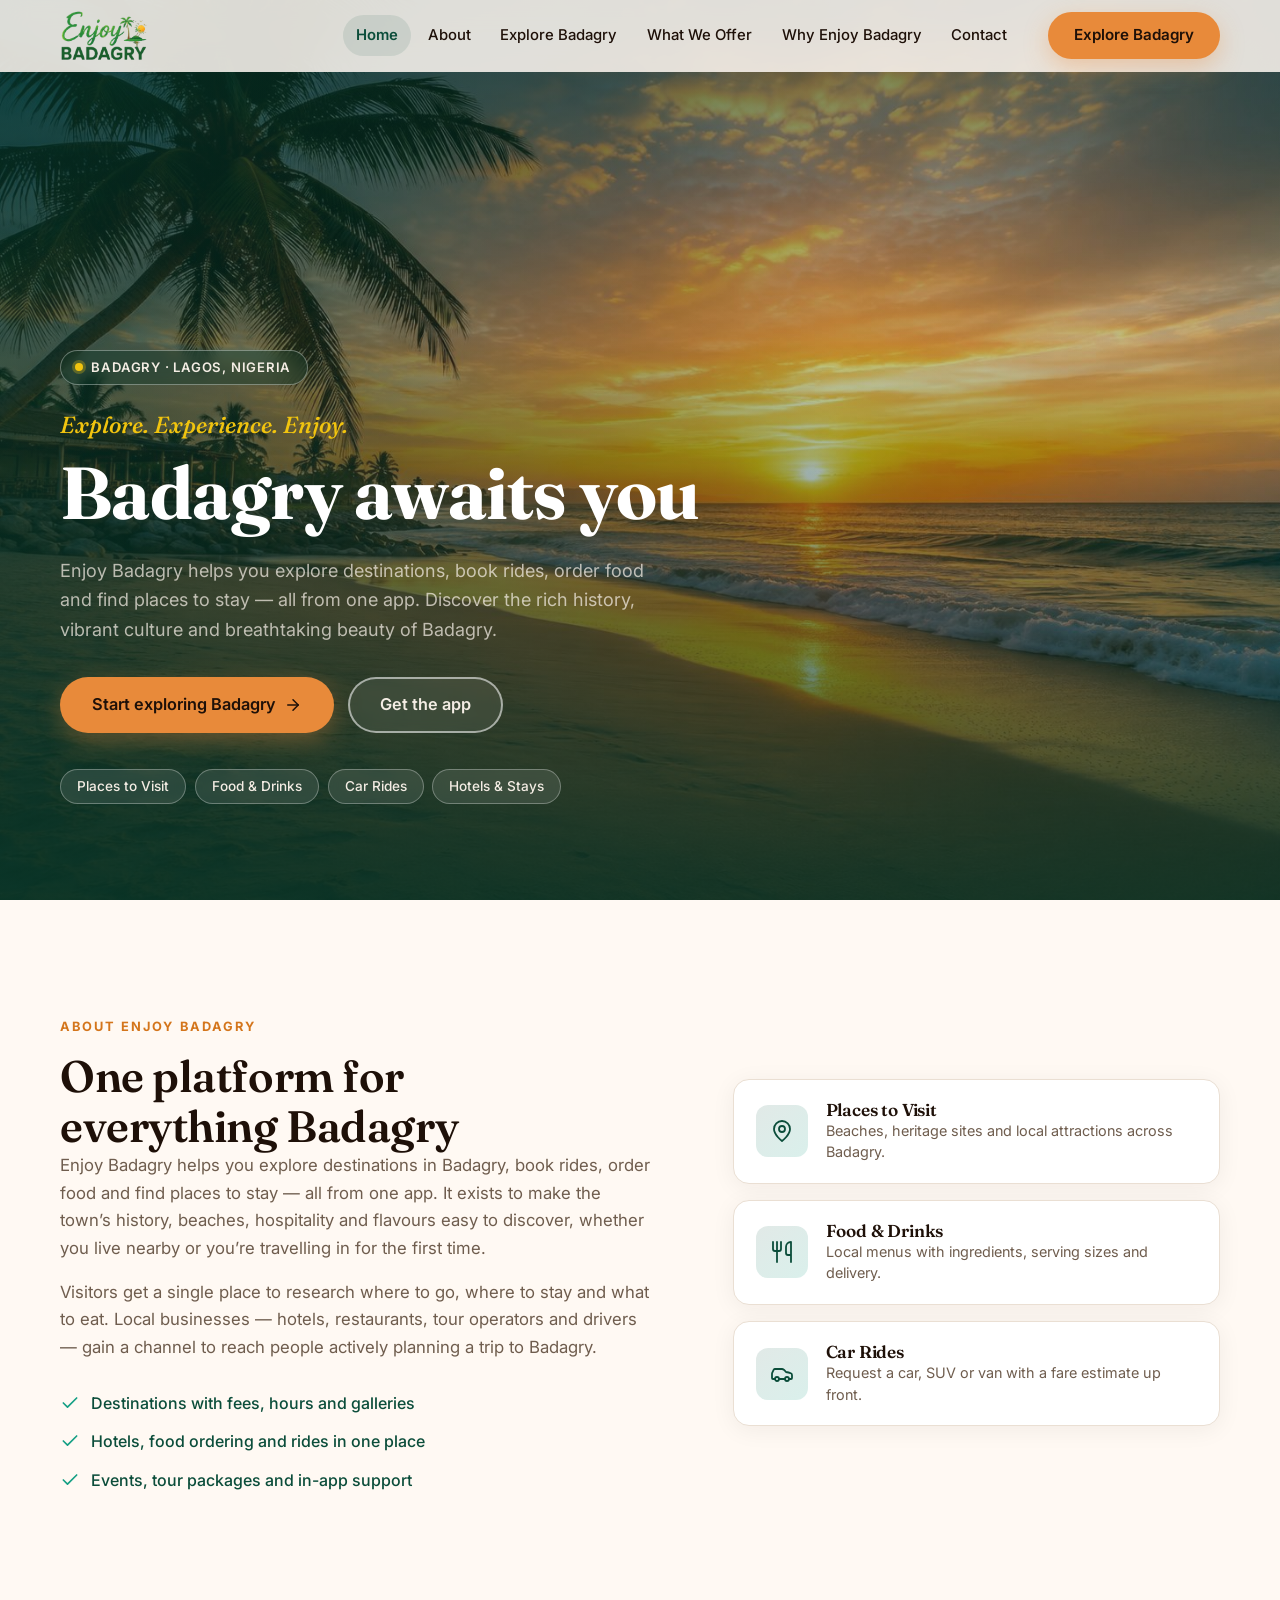
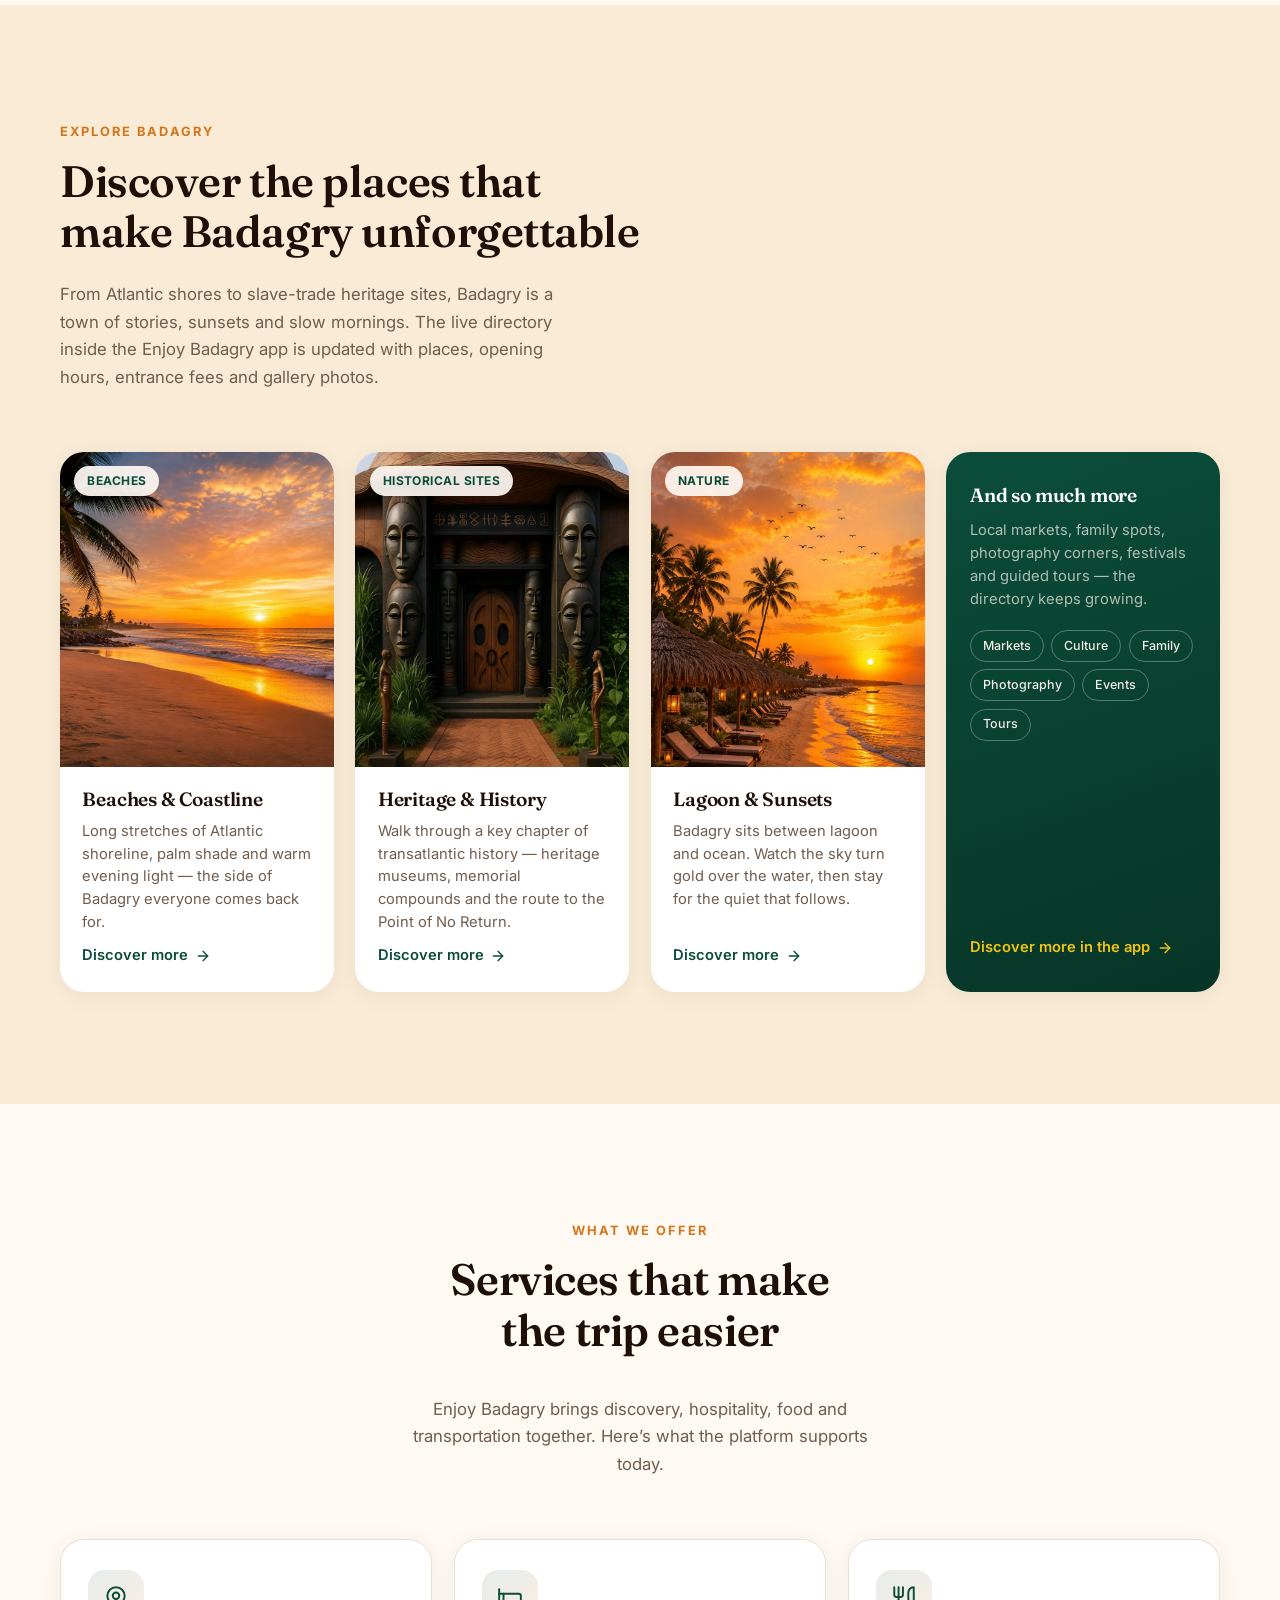
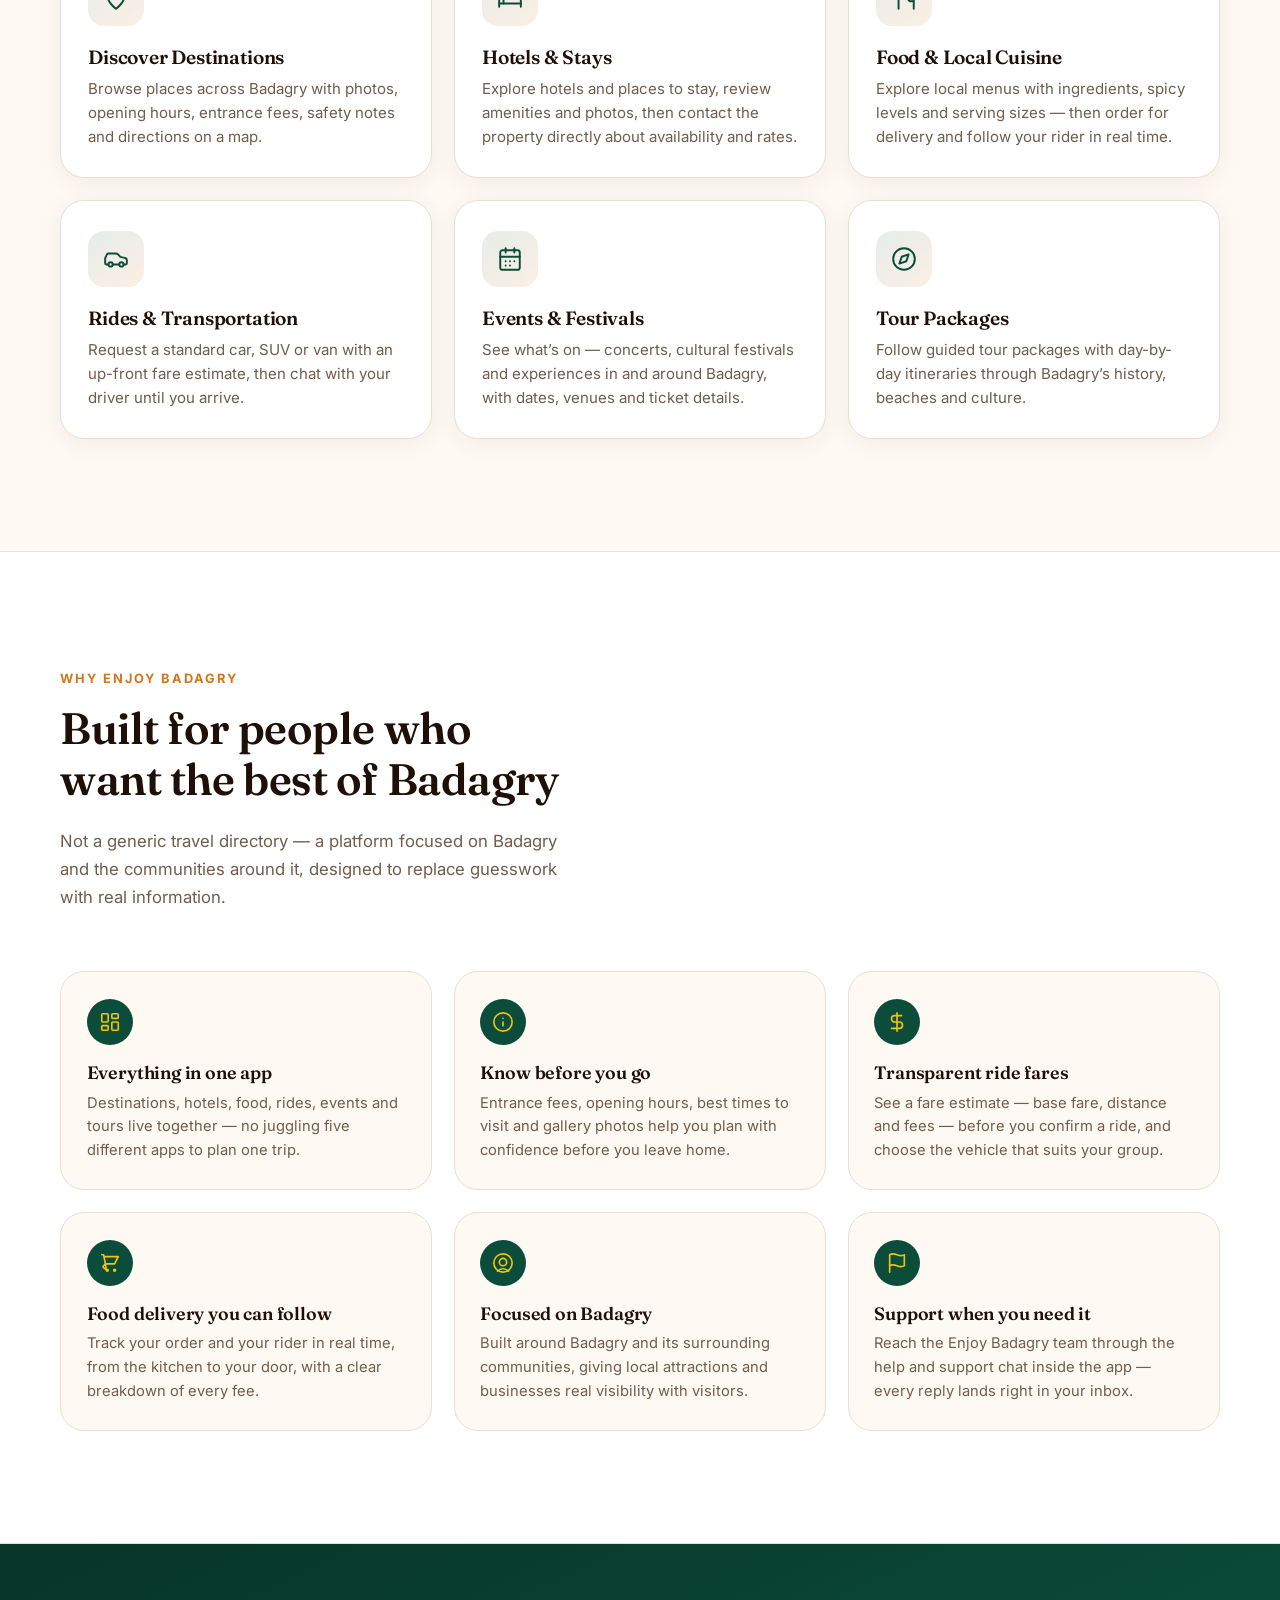
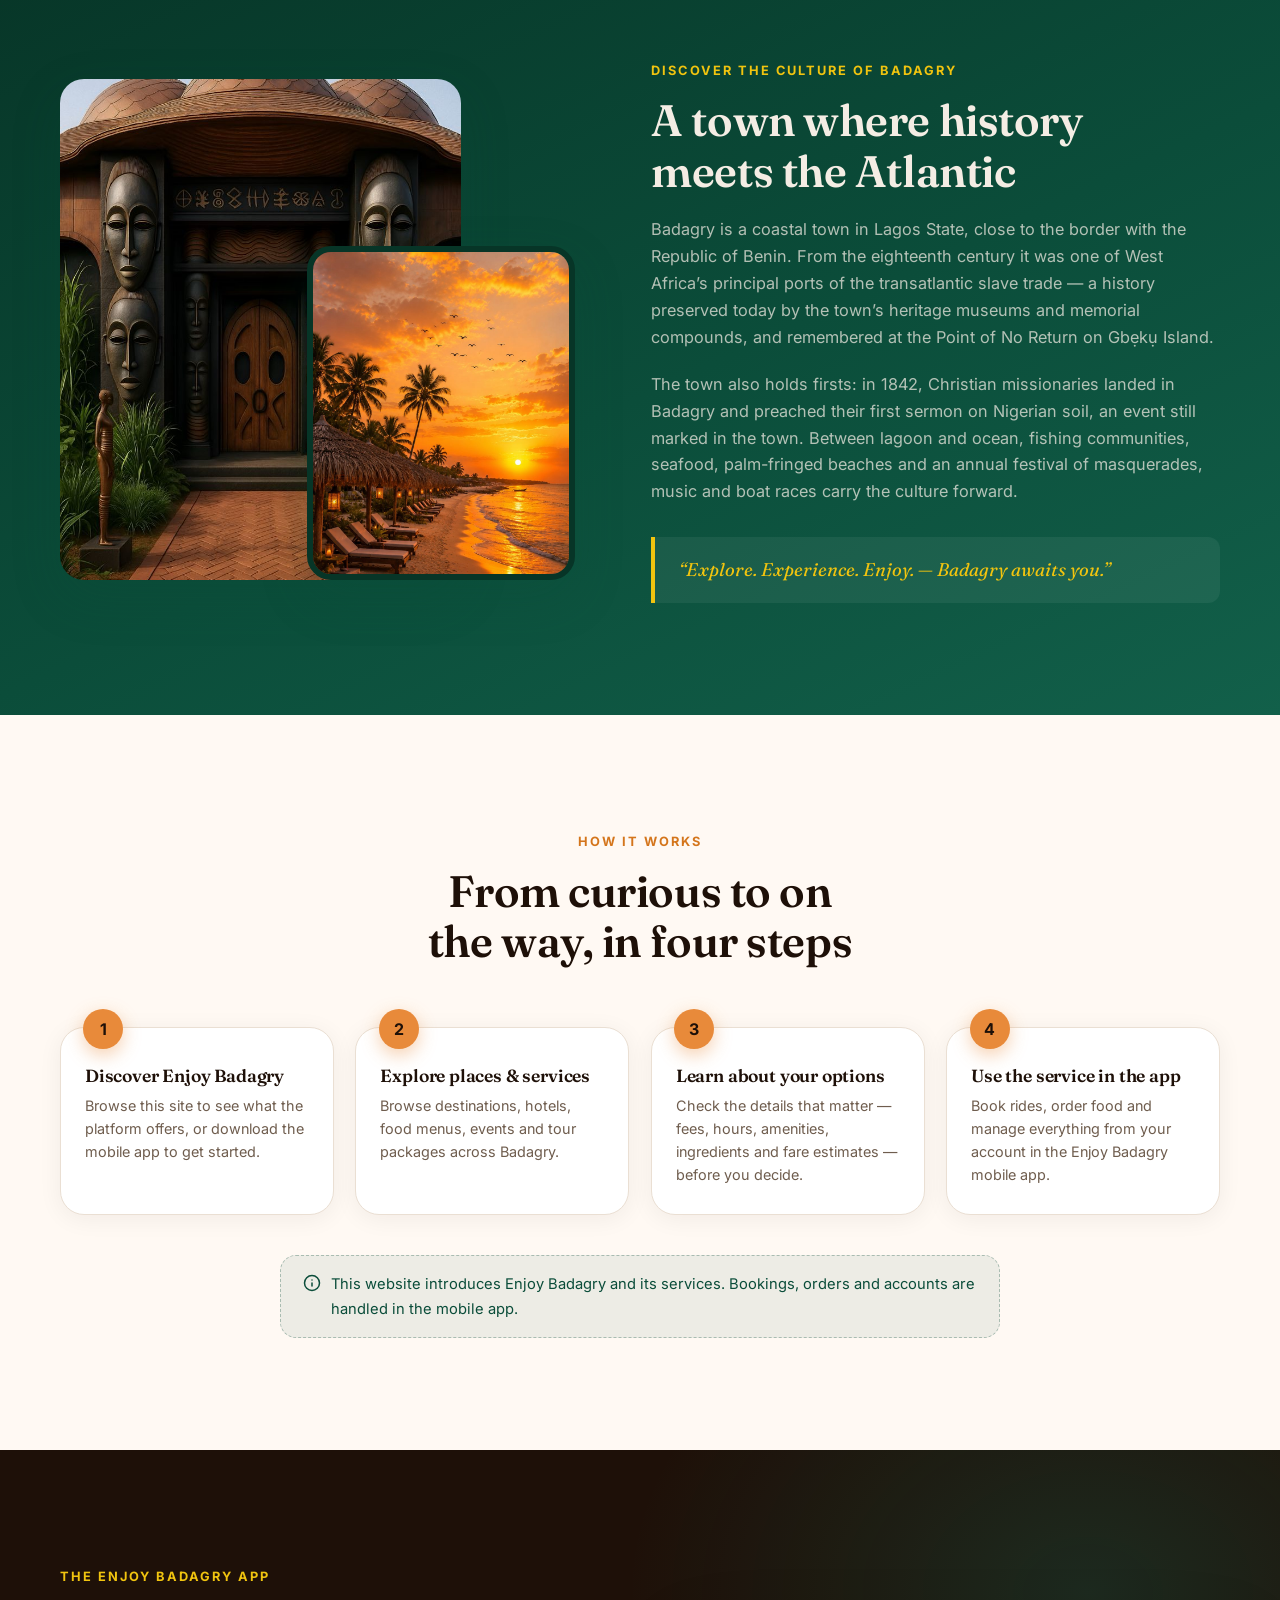
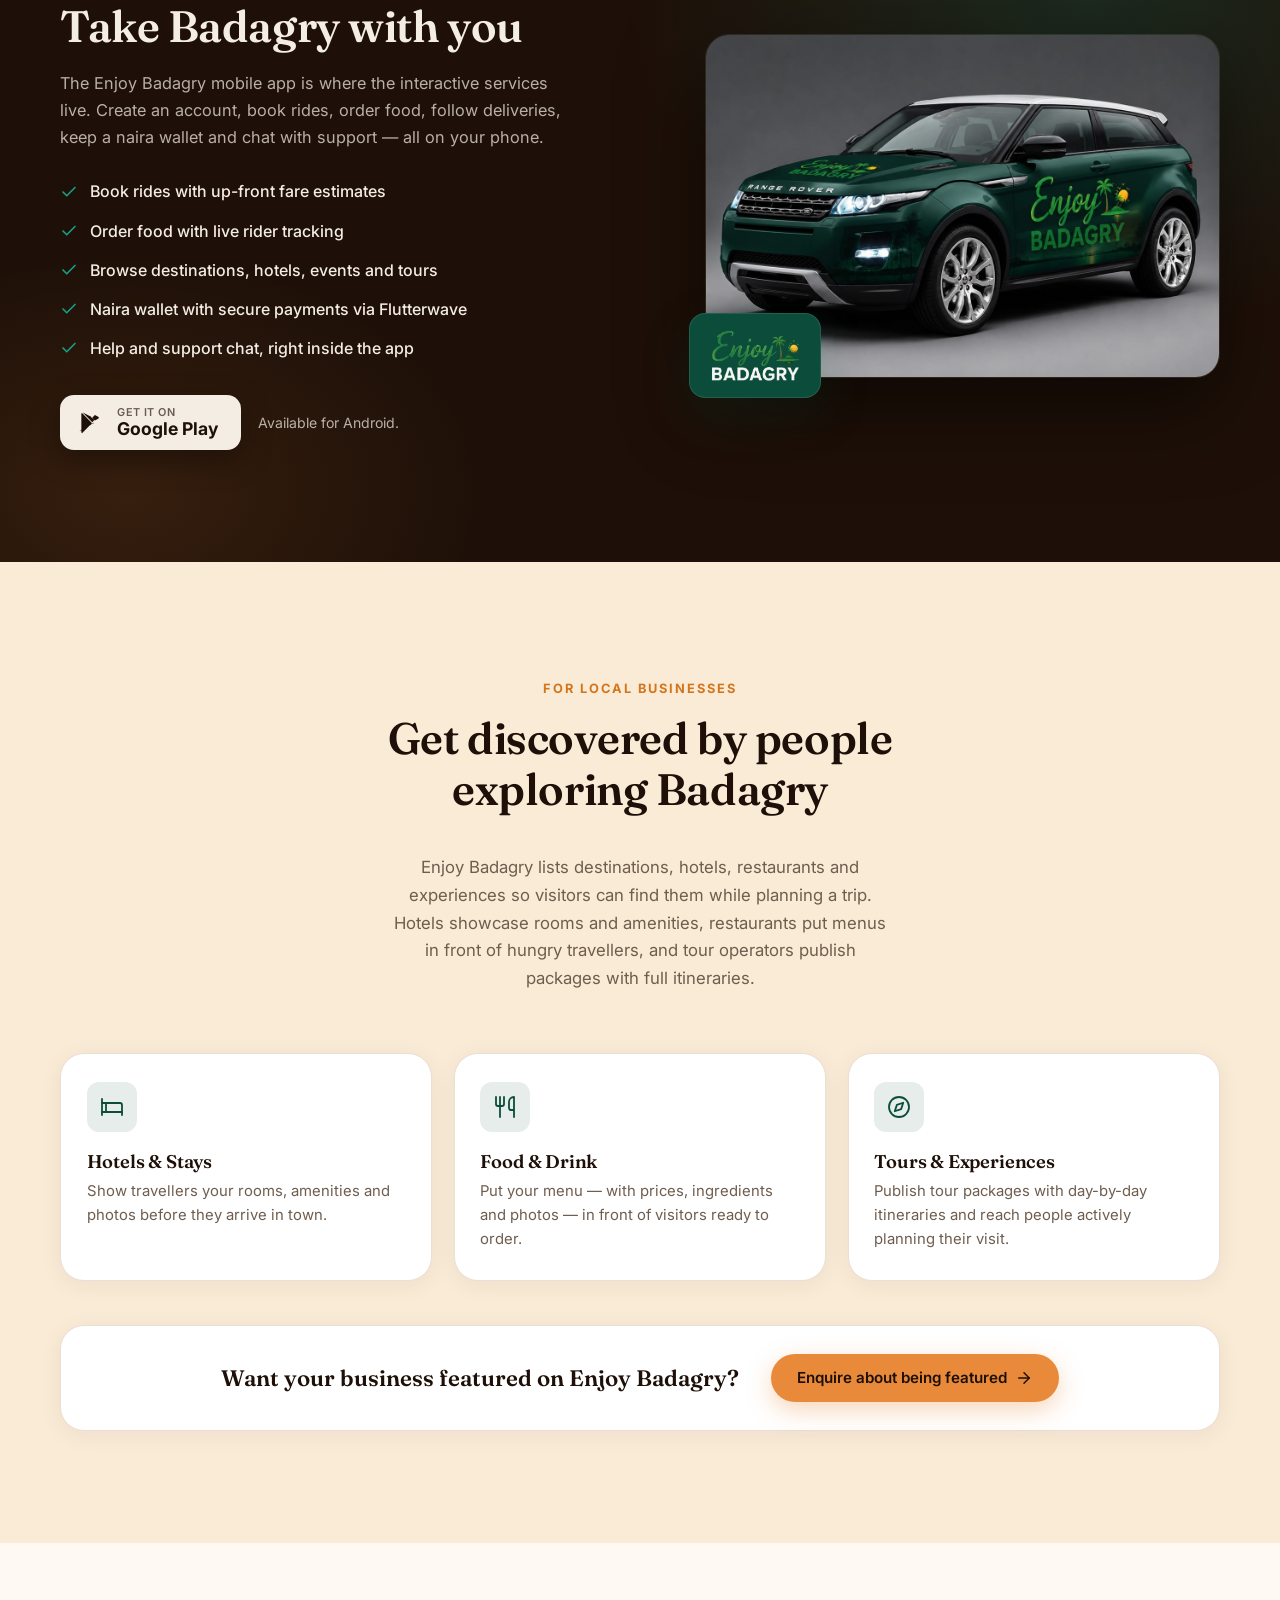
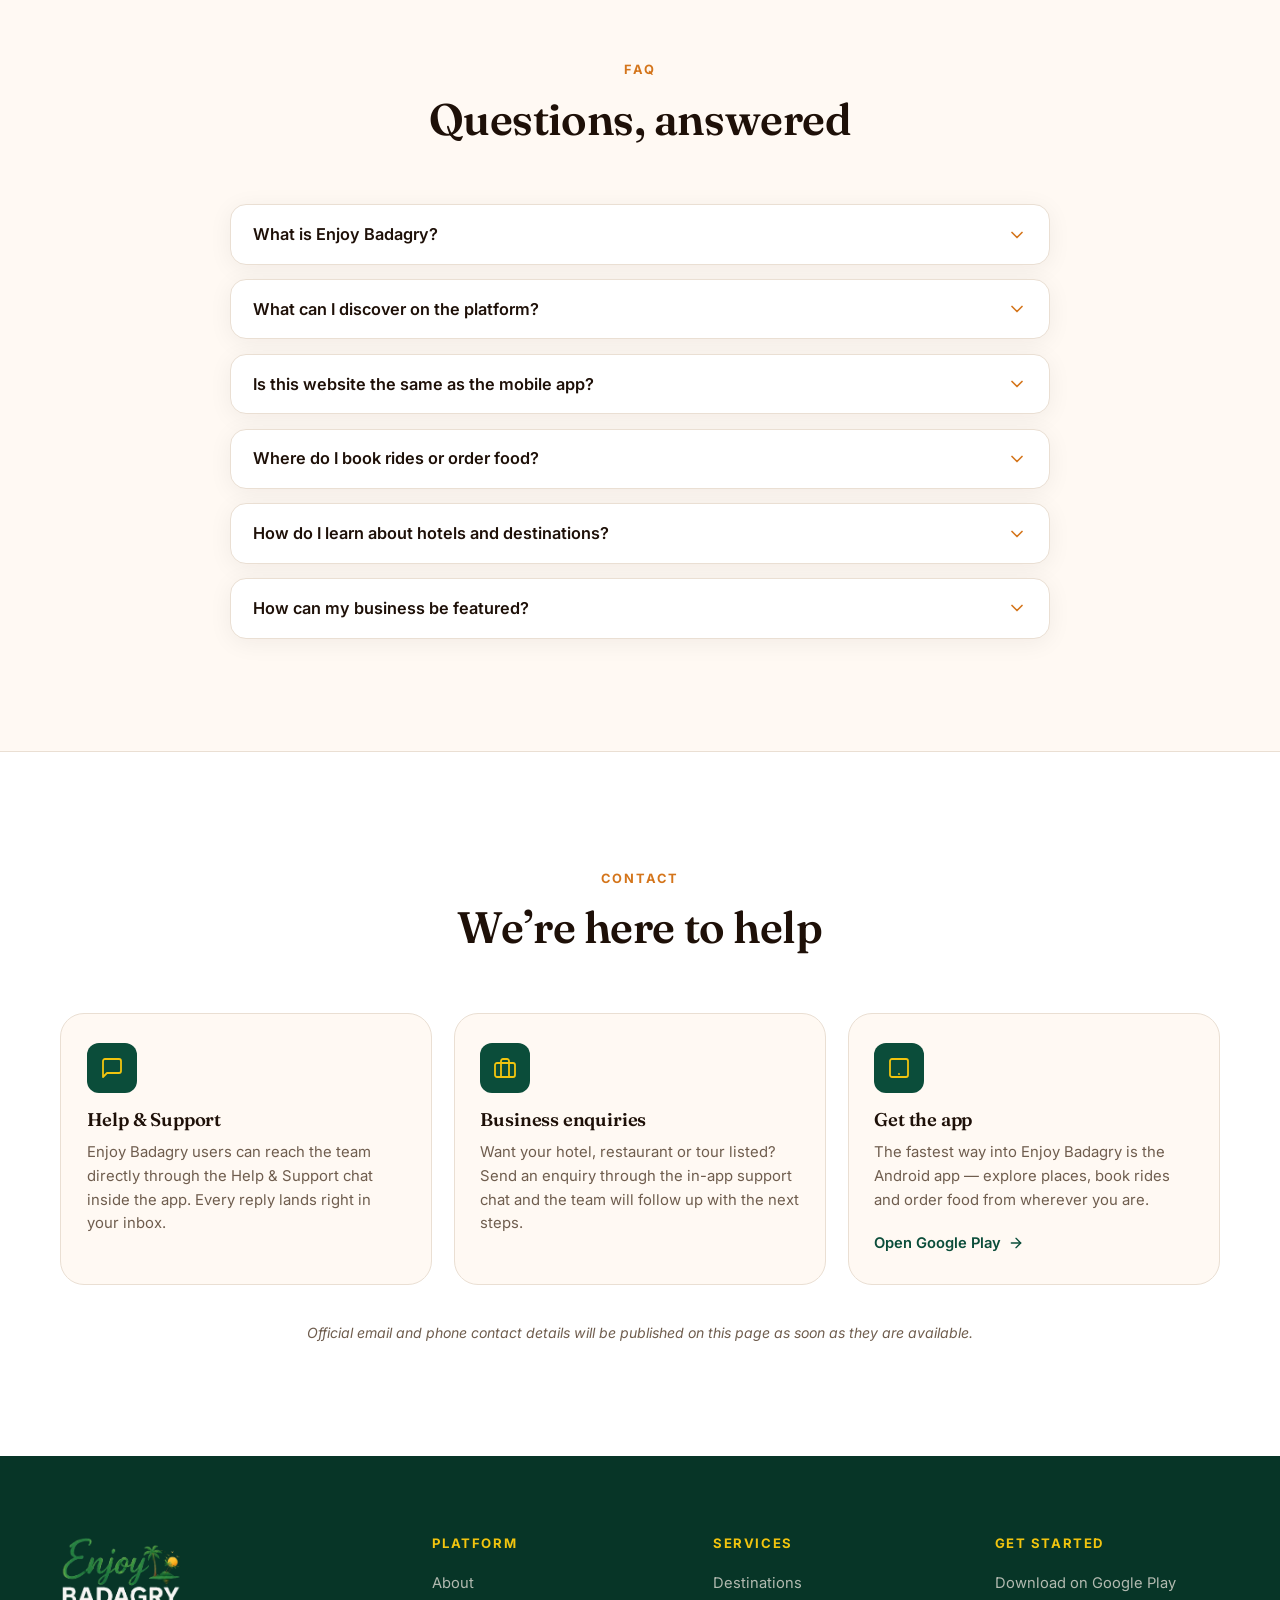
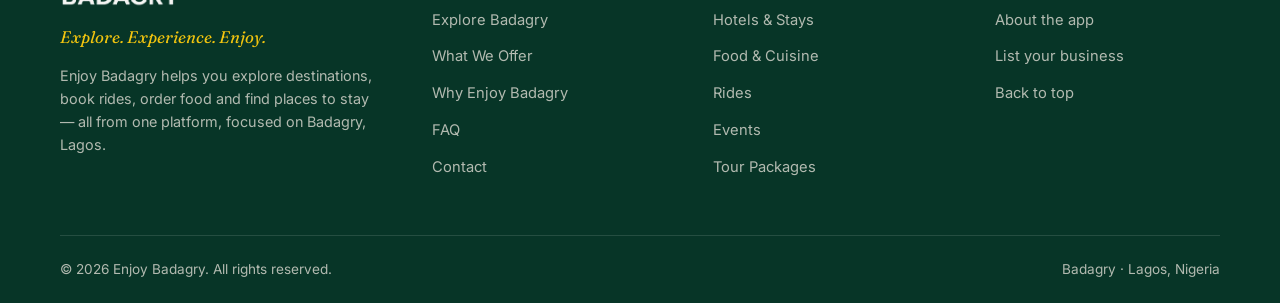
==== index.html @ 38794600 "Add files via upload" ====
<!DOCTYPE html>
<html lang="en">
<head>
  <meta charset="UTF-8" />
  <meta name="viewport" content="width=device-width, initial-scale=1.0" />
  <meta name="theme-color" content="#0B4D3A" />

  <title>Enjoy Badagry — Explore. Experience. Enjoy. | Discover Badagry, Lagos</title>
  <meta name="description" content="Enjoy Badagry helps you explore destinations, find hotels, order local food, book rides and discover events and tours in Badagry, Lagos — all from one platform." />

  <meta property="og:type" content="website" />
  <meta property="og:title" content="Enjoy Badagry — Explore. Experience. Enjoy." />
  <meta property="og:description" content="Discover the rich history, vibrant culture and breathtaking beauty of Badagry. Destinations, hotels, food, rides, events and tours — one platform." />
  <meta property="og:image" content="images/hero-beach.jpg" />
  <meta property="og:locale" content="en_NG" />
  <meta name="twitter:card" content="summary_large_image" />
  <meta name="twitter:title" content="Enjoy Badagry — Explore. Experience. Enjoy." />
  <meta name="twitter:description" content="Discover destinations, hotels, food, rides, events and tours in Badagry, Lagos." />
  <meta name="twitter:image" content="images/hero-beach.jpg" />

  <link rel="icon" type="image/png" href="images/favicon.png" />
  <link rel="apple-touch-icon" href="images/favicon.png" />

  <link rel="preconnect" href="https://fonts.googleapis.com" />
  <link rel="preconnect" href="https://fonts.gstatic.com" crossorigin />
  <link
    href="https://fonts.googleapis.com/css2?family=Fraunces:ital,opsz,wght@0,9..144,500;0,9..144,600;0,9..144,700;1,9..144,500;1,9..144,600&family=Inter:wght@400;500;600;700&display=swap"
    rel="stylesheet"
  />

  <link rel="stylesheet" href="css/styles.css" />
</head>
<body>
  <a class="skip-link" href="#main">Skip to main content</a>

  <!-- ===================== NAVBAR ===================== -->
  <header class="nav" id="nav">
    <div class="container nav__inner">
      <a class="nav__brand" href="#home" aria-label="Enjoy Badagry — home">
        <img src="images/logo-light.png" alt="Enjoy Badagry" width="114" height="67" class="nav__logo" />
      </a>

      <nav class="nav__menu" id="nav-menu" aria-label="Primary">
        <ul class="nav__list" role="list">
          <li><a class="nav__link" href="#home">Home</a></li>
          <li><a class="nav__link" href="#about">About</a></li>
          <li><a class="nav__link" href="#explore">Explore Badagry</a></li>
          <li><a class="nav__link" href="#offer">What We Offer</a></li>
          <li><a class="nav__link" href="#why">Why Enjoy Badagry</a></li>
          <li><a class="nav__link" href="#contact">Contact</a></li>
        </ul>
        <a class="btn btn--primary nav__cta" href="#explore">Explore Badagry</a>
      </nav>

      <button
        class="nav__toggle"
        id="nav-toggle"
        type="button"
        aria-expanded="false"
        aria-controls="nav-menu"
        aria-label="Open menu"
      >
        <span class="nav__toggle-bar" aria-hidden="true"></span>
        <span class="nav__toggle-bar" aria-hidden="true"></span>
        <span class="nav__toggle-bar" aria-hidden="true"></span>
      </button>
    </div>
  </header>

  <main id="main">
    <!-- ===================== HERO ===================== -->
    <section class="hero" id="home" aria-label="Welcome to Enjoy Badagry">
      <div class="hero__media" aria-hidden="true">
        <img
          src="images/hero-beach.jpg"
          alt=""
          class="hero__img"
          fetchpriority="high"
          width="1536"
          height="1024"
        />
        <div class="hero__veil"></div>
      </div>

      <div class="container hero__content">
        <p class="hero__chip reveal">
          <span class="hero__chip-dot" aria-hidden="true"></span>
          Badagry · Lagos, Nigeria
        </p>
        <p class="hero__tagline reveal">Explore. Experience. Enjoy.</p>
        <h1 class="hero__title reveal">Badagry awaits you</h1>
        <p class="hero__lede reveal">
          Enjoy Badagry helps you explore destinations, book rides, order food and find
          places to stay — all from one app. Discover the rich history, vibrant culture
          and breathtaking beauty of Badagry.
        </p>
        <div class="hero__actions reveal">
          <a class="btn btn--primary btn--lg" href="#explore">
            Start exploring Badagry
            <svg class="btn__icon" width="18" height="18" viewBox="0 0 24 24" fill="none" stroke="currentColor" stroke-width="2" stroke-linecap="round" stroke-linejoin="round" aria-hidden="true"><path d="M5 12h14"/><path d="m12 5 7 7-7 7"/></svg>
          </a>
          <a class="btn btn--ghost btn--lg" href="#app">Get the app</a>
        </div>
        <ul class="hero__pills reveal" aria-label="Platform highlights">
          <li>Places to Visit</li>
          <li>Food &amp; Drinks</li>
          <li>Car Rides</li>
          <li>Hotels &amp; Stays</li>
        </ul>
      </div>
    </section>

    <!-- ===================== ABOUT ===================== -->
    <section class="section about" id="about">
      <div class="container">
        <div class="about__grid">
          <div class="about__copy">
            <p class="eyebrow reveal">About Enjoy Badagry</p>
            <h2 class="section__title reveal">One platform for everything Badagry</h2>
            <p class="section__lede reveal">
              Enjoy Badagry helps you explore destinations in Badagry, book rides, order
              food and find places to stay — all from one app. It exists to make the town’s
              history, beaches, hospitality and flavours easy to discover, whether you live
              nearby or you’re travelling in for the first time.
            </p>
            <p class="section__lede reveal">
              Visitors get a single place to research where to go, where to stay and what to
              eat. Local businesses — hotels, restaurants, tour operators and drivers —
              gain a channel to reach people actively planning a trip to Badagry.
            </p>
            <ul class="about__points reveal" role="list">
              <li>
                <svg width="20" height="20" viewBox="0 0 24 24" fill="none" stroke="currentColor" stroke-width="2" stroke-linecap="round" stroke-linejoin="round" aria-hidden="true"><path d="M20 6 9 17l-5-5"/></svg>
                Destinations with fees, hours and galleries
              </li>
              <li>
                <svg width="20" height="20" viewBox="0 0 24 24" fill="none" stroke="currentColor" stroke-width="2" stroke-linecap="round" stroke-linejoin="round" aria-hidden="true"><path d="M20 6 9 17l-5-5"/></svg>
                Hotels, food ordering and rides in one place
              </li>
              <li>
                <svg width="20" height="20" viewBox="0 0 24 24" fill="none" stroke="currentColor" stroke-width="2" stroke-linecap="round" stroke-linejoin="round" aria-hidden="true"><path d="M20 6 9 17l-5-5"/></svg>
                Events, tour packages and in-app support
              </li>
            </ul>
          </div>

          <div class="about__cards reveal" aria-label="What you can do with Enjoy Badagry">
            <article class="about-card">
              <div class="about-card__icon" aria-hidden="true">
                <svg width="24" height="24" viewBox="0 0 24 24" fill="none" stroke="currentColor" stroke-width="1.8" stroke-linecap="round" stroke-linejoin="round"><path d="M20 10c0 6-8 12-8 12s-8-6-8-12a8 8 0 0 1 16 0Z"/><circle cx="12" cy="10" r="3"/></svg>
              </div>
              <h3 class="about-card__title">Places to Visit</h3>
              <p class="about-card__text">Beaches, heritage sites and local attractions across Badagry.</p>
            </article>
            <article class="about-card">
              <div class="about-card__icon" aria-hidden="true">
                <svg width="24" height="24" viewBox="0 0 24 24" fill="none" stroke="currentColor" stroke-width="1.8" stroke-linecap="round" stroke-linejoin="round"><path d="M3 2v7c0 1.1.9 2 2 2h4a2 2 0 0 0 2-2V2"/><path d="M7 2v20"/><path d="M21 15V2a5 5 0 0 0-5 5v6c0 1.1.9 2 2 2h3Zm0 0v7"/></svg>
              </div>
              <h3 class="about-card__title">Food &amp; Drinks</h3>
              <p class="about-card__text">Local menus with ingredients, serving sizes and delivery.</p>
            </article>
            <article class="about-card">
              <div class="about-card__icon" aria-hidden="true">
                <svg width="24" height="24" viewBox="0 0 24 24" fill="none" stroke="currentColor" stroke-width="1.8" stroke-linecap="round" stroke-linejoin="round"><path d="M19 17h2c.6 0 1-.4 1-1v-3c0-.9-.7-1.7-1.5-1.9C18.7 10.6 16 10 16 10s-1.3-1.4-2.2-2.3c-.5-.4-1.1-.7-1.8-.7H5c-.6 0-1.1.4-1.4.9l-1.4 2.9A3.7 3.7 0 0 0 2 12v4c0 .6.4 1 1 1h2"/><circle cx="7" cy="17" r="2"/><path d="M9 17h6"/><circle cx="17" cy="17" r="2"/></svg>
              </div>
              <h3 class="about-card__title">Car Rides</h3>
              <p class="about-card__text">Request a car, SUV or van with a fare estimate up front.</p>
            </article>
          </div>
        </div>
      </div>
    </section>

    <!-- ===================== EXPLORE ===================== -->
    <section class="section explore" id="explore">
      <div class="container">
        <div class="section__head reveal">
          <div>
            <p class="eyebrow">Explore Badagry</p>
            <h2 class="section__title">Discover the places that make Badagry unforgettable</h2>
          </div>
          <p class="section__lede section__lede--narrow">
            From Atlantic shores to slave-trade heritage sites, Badagry is a town of
            stories, sunsets and slow mornings. The live directory inside the Enjoy Badagry
            app is updated with places, opening hours, entrance fees and gallery photos.
          </p>
        </div>

        <div class="explore__grid">
          <article class="place-card reveal">
            <div class="place-card__media">
              <img
                src="images/hero-beach.jpg"
                alt="Golden sunset over a palm-lined Atlantic beach"
                width="1536"
                height="1024"
                loading="lazy"
              />
              <span class="place-card__tag">Beaches</span>
            </div>
            <div class="place-card__body">
              <h3 class="place-card__title">Beaches &amp; Coastline</h3>
              <p class="place-card__text">
                Long stretches of Atlantic shoreline, palm shade and warm evening light —
                the side of Badagry everyone comes back for.
              </p>
              <a class="link-arrow" href="#app">
                Discover more
                <svg width="16" height="16" viewBox="0 0 24 24" fill="none" stroke="currentColor" stroke-width="2" stroke-linecap="round" stroke-linejoin="round" aria-hidden="true"><path d="M5 12h14"/><path d="m12 5 7 7-7 7"/></svg>
              </a>
            </div>
          </article>

          <article class="place-card reveal">
            <div class="place-card__media">
              <img
                src="images/museum.jpg"
                alt="Carved African masks framing the entrance of a heritage building"
                width="736"
                height="1104"
                loading="lazy"
              />
              <span class="place-card__tag">Historical Sites</span>
            </div>
            <div class="place-card__body">
              <h3 class="place-card__title">Heritage &amp; History</h3>
              <p class="place-card__text">
                Walk through a key chapter of transatlantic history — heritage museums,
                memorial compounds and the route to the Point of No Return.
              </p>
              <a class="link-arrow" href="#app">
                Discover more
                <svg width="16" height="16" viewBox="0 0 24 24" fill="none" stroke="currentColor" stroke-width="2" stroke-linecap="round" stroke-linejoin="round" aria-hidden="true"><path d="M5 12h14"/><path d="m12 5 7 7-7 7"/></svg>
              </a>
            </div>
          </article>

          <article class="place-card reveal">
            <div class="place-card__media">
              <img
                src="images/sunset-beach.jpg"
                alt="Orange sunset reflected on a calm lagoon shoreline"
                width="900"
                height="1599"
                loading="lazy"
              />
              <span class="place-card__tag">Nature</span>
            </div>
            <div class="place-card__body">
              <h3 class="place-card__title">Lagoon &amp; Sunsets</h3>
              <p class="place-card__text">
                Badagry sits between lagoon and ocean. Watch the sky turn gold over the
                water, then stay for the quiet that follows.
              </p>
              <a class="link-arrow" href="#app">
                Discover more
                <svg width="16" height="16" viewBox="0 0 24 24" fill="none" stroke="currentColor" stroke-width="2" stroke-linecap="round" stroke-linejoin="round" aria-hidden="true"><path d="M5 12h14"/><path d="m12 5 7 7-7 7"/></svg>
              </a>
            </div>
          </article>

          <article class="place-card place-card--more reveal">
            <div class="place-card__body">
              <h3 class="place-card__title">And so much more</h3>
              <p class="place-card__text">
                Local markets, family spots, photography corners, festivals and guided
                tours — the directory keeps growing.
              </p>
              <ul class="place-card__chips" role="list">
                <li>Markets</li>
                <li>Culture</li>
                <li>Family</li>
                <li>Photography</li>
                <li>Events</li>
                <li>Tours</li>
              </ul>
              <a class="link-arrow link-arrow--light" href="#app">
                Discover more in the app
                <svg width="16" height="16" viewBox="0 0 24 24" fill="none" stroke="currentColor" stroke-width="2" stroke-linecap="round" stroke-linejoin="round" aria-hidden="true"><path d="M5 12h14"/><path d="m12 5 7 7-7 7"/></svg>
              </a>
            </div>
          </article>
        </div>
      </div>
    </section>

    <!-- ===================== SERVICES ===================== -->
    <section class="section services" id="offer">
      <div class="container">
        <div class="section__head section__head--center reveal">
          <div>
            <p class="eyebrow">What we offer</p>
            <h2 class="section__title">Services that make the trip easier</h2>
          </div>
          <p class="section__lede section__lede--narrow">
            Enjoy Badagry brings discovery, hospitality, food and transportation together.
            Here’s what the platform supports today.
          </p>
        </div>

        <div class="services__grid">
          <article class="service-card reveal">
            <div class="service-card__icon" aria-hidden="true">
              <svg width="26" height="26" viewBox="0 0 24 24" fill="none" stroke="currentColor" stroke-width="1.8" stroke-linecap="round" stroke-linejoin="round"><path d="M20 10c0 6-8 12-8 12s-8-6-8-12a8 8 0 0 1 16 0Z"/><circle cx="12" cy="10" r="3"/></svg>
            </div>
            <h3 class="service-card__title">Discover Destinations</h3>
            <p class="service-card__text">
              Browse places across Badagry with photos, opening hours, entrance fees,
              safety notes and directions on a map.
            </p>
          </article>

          <article class="service-card reveal">
            <div class="service-card__icon" aria-hidden="true">
              <svg width="26" height="26" viewBox="0 0 24 24" fill="none" stroke="currentColor" stroke-width="1.8" stroke-linecap="round" stroke-linejoin="round"><path d="M2 4v16"/><path d="M2 8h18a2 2 0 0 1 2 2v10"/><path d="M2 17h20"/><path d="M6 8v9"/></svg>
            </div>
            <h3 class="service-card__title">Hotels &amp; Stays</h3>
            <p class="service-card__text">
              Explore hotels and places to stay, review amenities and photos, then contact
              the property directly about availability and rates.
            </p>
          </article>

          <article class="service-card reveal">
            <div class="service-card__icon" aria-hidden="true">
              <svg width="26" height="26" viewBox="0 0 24 24" fill="none" stroke="currentColor" stroke-width="1.8" stroke-linecap="round" stroke-linejoin="round"><path d="M3 2v7c0 1.1.9 2 2 2h4a2 2 0 0 0 2-2V2"/><path d="M7 2v20"/><path d="M21 15V2a5 5 0 0 0-5 5v6c0 1.1.9 2 2 2h3Zm0 0v7"/></svg>
            </div>
            <h3 class="service-card__title">Food &amp; Local Cuisine</h3>
            <p class="service-card__text">
              Explore local menus with ingredients, spicy levels and serving sizes — then
              order for delivery and follow your rider in real time.
            </p>
          </article>

          <article class="service-card reveal">
            <div class="service-card__icon" aria-hidden="true">
              <svg width="26" height="26" viewBox="0 0 24 24" fill="none" stroke="currentColor" stroke-width="1.8" stroke-linecap="round" stroke-linejoin="round"><path d="M19 17h2c.6 0 1-.4 1-1v-3c0-.9-.7-1.7-1.5-1.9C18.7 10.6 16 10 16 10s-1.3-1.4-2.2-2.3c-.5-.4-1.1-.7-1.8-.7H5c-.6 0-1.1.4-1.4.9l-1.4 2.9A3.7 3.7 0 0 0 2 12v4c0 .6.4 1 1 1h2"/><circle cx="7" cy="17" r="2"/><path d="M9 17h6"/><circle cx="17" cy="17" r="2"/></svg>
            </div>
            <h3 class="service-card__title">Rides &amp; Transportation</h3>
            <p class="service-card__text">
              Request a standard car, SUV or van with an up-front fare estimate, then chat
              with your driver until you arrive.
            </p>
          </article>

          <article class="service-card reveal">
            <div class="service-card__icon" aria-hidden="true">
              <svg width="26" height="26" viewBox="0 0 24 24" fill="none" stroke="currentColor" stroke-width="1.8" stroke-linecap="round" stroke-linejoin="round"><rect width="18" height="18" x="3" y="4" rx="2"/><path d="M16 2v4"/><path d="M8 2v4"/><path d="M3 10h18"/><path d="M8 14h.01"/><path d="M12 14h.01"/><path d="M16 14h.01"/><path d="M8 18h.01"/><path d="M12 18h.01"/></svg>
            </div>
            <h3 class="service-card__title">Events &amp; Festivals</h3>
            <p class="service-card__text">
              See what’s on — concerts, cultural festivals and experiences in and around
              Badagry, with dates, venues and ticket details.
            </p>
          </article>

          <article class="service-card reveal">
            <div class="service-card__icon" aria-hidden="true">
              <svg width="26" height="26" viewBox="0 0 24 24" fill="none" stroke="currentColor" stroke-width="1.8" stroke-linecap="round" stroke-linejoin="round"><circle cx="12" cy="12" r="10"/><polygon points="16.24 7.76 14.12 14.12 7.76 16.24 9.88 9.88 16.24 7.76"/></svg>
            </div>
            <h3 class="service-card__title">Tour Packages</h3>
            <p class="service-card__text">
              Follow guided tour packages with day-by-day itineraries through Badagry’s
              history, beaches and culture.
            </p>
          </article>
        </div>
      </div>
    </section>

    <!-- ===================== BENEFITS ===================== -->
    <section class="section benefits" id="why">
      <div class="container">
        <div class="section__head reveal">
          <div>
            <p class="eyebrow">Why Enjoy Badagry</p>
            <h2 class="section__title">Built for people who want the best of Badagry</h2>
          </div>
          <p class="section__lede section__lede--narrow">
            Not a generic travel directory — a platform focused on Badagry and the
            communities around it, designed to replace guesswork with real information.
          </p>
        </div>

        <div class="benefits__grid">
          <article class="benefit reveal">
            <div class="benefit__icon" aria-hidden="true">
              <svg width="22" height="22" viewBox="0 0 24 24" fill="none" stroke="currentColor" stroke-width="1.8" stroke-linecap="round" stroke-linejoin="round"><rect width="7" height="9" x="3" y="3" rx="1"/><rect width="7" height="5" x="14" y="3" rx="1"/><rect width="7" height="9" x="14" y="12" rx="1"/><rect width="7" height="5" x="3" y="16" rx="1"/></svg>
            </div>
            <h3 class="benefit__title">Everything in one app</h3>
            <p class="benefit__text">
              Destinations, hotels, food, rides, events and tours live together — no
              juggling five different apps to plan one trip.
            </p>
          </article>

          <article class="benefit reveal">
            <div class="benefit__icon" aria-hidden="true">
              <svg width="22" height="22" viewBox="0 0 24 24" fill="none" stroke="currentColor" stroke-width="1.8" stroke-linecap="round" stroke-linejoin="round"><circle cx="12" cy="12" r="10"/><path d="M12 16v-4"/><path d="M12 8h.01"/></svg>
            </div>
            <h3 class="benefit__title">Know before you go</h3>
            <p class="benefit__text">
              Entrance fees, opening hours, best times to visit and gallery photos help you
              plan with confidence before you leave home.
            </p>
          </article>

          <article class="benefit reveal">
            <div class="benefit__icon" aria-hidden="true">
              <svg width="22" height="22" viewBox="0 0 24 24" fill="none" stroke="currentColor" stroke-width="1.8" stroke-linecap="round" stroke-linejoin="round"><path d="M12 2v20"/><path d="M17 5H9.5a3.5 3.5 0 0 0 0 7h5a3.5 3.5 0 0 1 0 7H6"/></svg>
            </div>
            <h3 class="benefit__title">Transparent ride fares</h3>
            <p class="benefit__text">
              See a fare estimate — base fare, distance and fees — before you confirm a
              ride, and choose the vehicle that suits your group.
            </p>
          </article>

          <article class="benefit reveal">
            <div class="benefit__icon" aria-hidden="true">
              <svg width="22" height="22" viewBox="0 0 24 24" fill="none" stroke="currentColor" stroke-width="1.8" stroke-linecap="round" stroke-linejoin="round"><path d="M3 3h2l.4 2M7 13h10l4-8H5.4M7 13 5.4 5M7 13l-2.3 2.3a1 1 0 0 0 0 1.4l1.6 1.6a1 1 0 0 0 1.4 0L7 13z"/><circle cx="9" cy="20" r="1"/><circle cx="17" cy="20" r="1"/></svg>
            </div>
            <h3 class="benefit__title">Food delivery you can follow</h3>
            <p class="benefit__text">
              Track your order and your rider in real time, from the kitchen to your door,
              with a clear breakdown of every fee.
            </p>
          </article>

          <article class="benefit reveal">
            <div class="benefit__icon" aria-hidden="true">
              <svg width="22" height="22" viewBox="0 0 24 24" fill="none" stroke="currentColor" stroke-width="1.8" stroke-linecap="round" stroke-linejoin="round"><path d="M18 21a8 8 0 0 0-12 0"/><circle cx="12" cy="11" r="4"/><circle cx="12" cy="12" r="10"/></svg>
            </div>
            <h3 class="benefit__title">Focused on Badagry</h3>
            <p class="benefit__text">
              Built around Badagry and its surrounding communities, giving local
              attractions and businesses real visibility with visitors.
            </p>
          </article>

          <article class="benefit reveal">
            <div class="benefit__icon" aria-hidden="true">
              <svg width="22" height="22" viewBox="0 0 24 24" fill="none" stroke="currentColor" stroke-width="1.8" stroke-linecap="round" stroke-linejoin="round"><path d="M4 15s1-1 4-1 5 2 8 2 4-1 4-1V3s-1 1-4 1-5-2-8-2-4 1-4 1z"/><path d="M4 22v-7"/></svg>
            </div>
            <h3 class="benefit__title">Support when you need it</h3>
            <p class="benefit__text">
              Reach the Enjoy Badagry team through the help and support chat inside the
              app — every reply lands right in your inbox.
            </p>
          </article>
        </div>
      </div>
    </section>

    <!-- ===================== CULTURE ===================== -->
    <section class="section culture" id="culture">
      <div class="container culture__grid">
        <div class="culture__media reveal">
          <figure class="culture__figure culture__figure--main">
            <img
              src="images/museum.jpg"
              alt="Ornate carved faces surrounding the doorway of a Badagry heritage building"
              width="736"
              height="1104"
              loading="lazy"
            />
          </figure>
          <figure class="culture__figure culture__figure--accent">
            <img
              src="images/sunset-beach.jpg"
              alt="Warm sunset colours over the Badagry shoreline"
              width="900"
              height="1599"
              loading="lazy"
            />
          </figure>
        </div>

        <div class="culture__copy">
          <p class="eyebrow eyebrow--on-dark reveal">Discover the culture of Badagry</p>
          <h2 class="section__title section__title--on-dark reveal">
            A town where history meets the Atlantic
          </h2>
          <p class="culture__text reveal">
            Badagry is a coastal town in Lagos State, close to the border with the Republic
            of Benin. From the eighteenth century it was one of West Africa’s principal
            ports of the transatlantic slave trade — a history preserved today by the
            town’s heritage museums and memorial compounds, and remembered at the Point of
            No Return on Gbẹkụ Island.
          </p>
          <p class="culture__text reveal">
            The town also holds firsts: in 1842, Christian missionaries landed in Badagry
            and preached their first sermon on Nigerian soil, an event still marked in the
            town. Between lagoon and ocean, fishing communities, seafood, palm-fringed
            beaches and an annual festival of masquerades, music and boat races carry the
            culture forward.
          </p>
          <blockquote class="culture__quote reveal">
            “Explore. Experience. Enjoy. — Badagry awaits you.”
          </blockquote>
        </div>
      </div>
    </section>

    <!-- ===================== HOW IT WORKS ===================== -->
    <section class="section how" id="how">
      <div class="container">
        <div class="section__head section__head--center reveal">
          <div>
            <p class="eyebrow">How it works</p>
            <h2 class="section__title">From curious to on the way, in four steps</h2>
          </div>
        </div>

        <ol class="how__steps">
          <li class="how-step reveal">
            <span class="how-step__num" aria-hidden="true">1</span>
            <h3 class="how-step__title">Discover Enjoy Badagry</h3>
            <p class="how-step__text">
              Browse this site to see what the platform offers, or download the mobile app
              to get started.
            </p>
          </li>
          <li class="how-step reveal">
            <span class="how-step__num" aria-hidden="true">2</span>
            <h3 class="how-step__title">Explore places &amp; services</h3>
            <p class="how-step__text">
              Browse destinations, hotels, food menus, events and tour packages across
              Badagry.
            </p>
          </li>
          <li class="how-step reveal">
            <span class="how-step__num" aria-hidden="true">3</span>
            <h3 class="how-step__title">Learn about your options</h3>
            <p class="how-step__text">
              Check the details that matter — fees, hours, amenities, ingredients and fare
              estimates — before you decide.
            </p>
          </li>
          <li class="how-step reveal">
            <span class="how-step__num" aria-hidden="true">4</span>
            <h3 class="how-step__title">Use the service in the app</h3>
            <p class="how-step__text">
              Book rides, order food and manage everything from your account in the
              Enjoy Badagry mobile app.
            </p>
          </li>
        </ol>

        <p class="how__note reveal">
          <svg width="18" height="18" viewBox="0 0 24 24" fill="none" stroke="currentColor" stroke-width="2" stroke-linecap="round" stroke-linejoin="round" aria-hidden="true"><circle cx="12" cy="12" r="10"/><path d="M12 16v-4"/><path d="M12 8h.01"/></svg>
          This website introduces Enjoy Badagry and its services. Bookings, orders and
          accounts are handled in the mobile app.
        </p>
      </div>
    </section>

    <!-- ===================== APP PROMO ===================== -->
    <section class="section app" id="app">
      <div class="container app__grid">
        <div class="app__copy">
          <p class="eyebrow eyebrow--on-dark reveal">The Enjoy Badagry app</p>
          <h2 class="section__title section__title--on-dark reveal">Take Badagry with you</h2>
          <p class="app__text reveal">
            The Enjoy Badagry mobile app is where the interactive services live. Create an
            account, book rides, order food, follow deliveries, keep a naira wallet and
            chat with support — all on your phone.
          </p>
          <ul class="app__features reveal" role="list">
            <li>
              <svg width="18" height="18" viewBox="0 0 24 24" fill="none" stroke="currentColor" stroke-width="2.2" stroke-linecap="round" stroke-linejoin="round" aria-hidden="true"><path d="M20 6 9 17l-5-5"/></svg>
              Book rides with up-front fare estimates
            </li>
            <li>
              <svg width="18" height="18" viewBox="0 0 24 24" fill="none" stroke="currentColor" stroke-width="2.2" stroke-linecap="round" stroke-linejoin="round" aria-hidden="true"><path d="M20 6 9 17l-5-5"/></svg>
              Order food with live rider tracking
            </li>
            <li>
              <svg width="18" height="18" viewBox="0 0 24 24" fill="none" stroke="currentColor" stroke-width="2.2" stroke-linecap="round" stroke-linejoin="round" aria-hidden="true"><path d="M20 6 9 17l-5-5"/></svg>
              Browse destinations, hotels, events and tours
            </li>
            <li>
              <svg width="18" height="18" viewBox="0 0 24 24" fill="none" stroke="currentColor" stroke-width="2.2" stroke-linecap="round" stroke-linejoin="round" aria-hidden="true"><path d="M20 6 9 17l-5-5"/></svg>
              Naira wallet with secure payments via Flutterwave
            </li>
            <li>
              <svg width="18" height="18" viewBox="0 0 24 24" fill="none" stroke="currentColor" stroke-width="2.2" stroke-linecap="round" stroke-linejoin="round" aria-hidden="true"><path d="M20 6 9 17l-5-5"/></svg>
              Help and support chat, right inside the app
            </li>
          </ul>
          <div class="app__actions reveal">
            <a
              class="store-btn"
              href="https://play.google.com/store/apps/details?id=com.kingnewman.enjoybadagry"
              target="_blank"
              rel="noopener noreferrer"
            >
              <svg class="store-btn__icon" width="26" height="26" viewBox="0 0 24 24" fill="currentColor" aria-hidden="true"><path d="M3.6 2.7c-.3.2-.5.6-.5 1.1v16.4c0 .5.2.9.5 1.1l.1.1 9.1-9.1v-.2L3.7 2.7h-.1Zm12 6.9-2.5-2.5 2.5-2.5 3 1.7c.9.5.9 1.3 0 1.8l-3 1.5Zm-3.4-3.4L4.3 2.3l8.9 8.9 1.9-1.9-2.9-2.6Zm0 6.6-1.9-1.9-8.9 8.9 10.2-5.9 2.9-2.6-.3.1.0 1.4Z"/></svg>
              <span class="store-btn__text">
                <small>Get it on</small>
                Google Play
              </span>
            </a>
            <p class="app__note">Available for Android.</p>
          </div>
        </div>

        <div class="app__media reveal">
          <div class="app__frame">
            <img
              src="images/rides.jpg"
              alt="An Enjoy Badagry branded vehicle in deep green with the palm-island logo"
              width="1200"
              height="816"
              loading="lazy"
            />
          </div>
          <div class="app__badge reveal" aria-hidden="true">
            <img src="images/logo-dark.png" alt="" width="91" height="54" />
          </div>
        </div>
      </div>
    </section>

    <!-- ===================== LOCAL BUSINESSES ===================== -->
    <section class="section business" id="business">
      <div class="container">
        <div class="section__head section__head--center reveal">
          <div>
            <p class="eyebrow">For local businesses</p>
            <h2 class="section__title">Get discovered by people exploring Badagry</h2>
          </div>
          <p class="section__lede section__lede--narrow">
            Enjoy Badagry lists destinations, hotels, restaurants and experiences so
            visitors can find them while planning a trip. Hotels showcase rooms and
            amenities, restaurants put menus in front of hungry travellers, and tour
            operators publish packages with full itineraries.
          </p>
        </div>

        <div class="business__grid">
          <article class="business-card reveal">
            <div class="business-card__icon" aria-hidden="true">
              <svg width="24" height="24" viewBox="0 0 24 24" fill="none" stroke="currentColor" stroke-width="1.8" stroke-linecap="round" stroke-linejoin="round"><path d="M2 4v16"/><path d="M2 8h18a2 2 0 0 1 2 2v10"/><path d="M2 17h20"/><path d="M6 8v9"/></svg>
            </div>
            <h3 class="business-card__title">Hotels &amp; Stays</h3>
            <p class="business-card__text">
              Show travellers your rooms, amenities and photos before they arrive in town.
            </p>
          </article>

          <article class="business-card reveal">
            <div class="business-card__icon" aria-hidden="true">
              <svg width="24" height="24" viewBox="0 0 24 24" fill="none" stroke="currentColor" stroke-width="1.8" stroke-linecap="round" stroke-linejoin="round"><path d="M3 2v7c0 1.1.9 2 2 2h4a2 2 0 0 0 2-2V2"/><path d="M7 2v20"/><path d="M21 15V2a5 5 0 0 0-5 5v6c0 1.1.9 2 2 2h3Zm0 0v7"/></svg>
            </div>
            <h3 class="business-card__title">Food &amp; Drink</h3>
            <p class="business-card__text">
              Put your menu — with prices, ingredients and photos — in front of visitors
              ready to order.
            </p>
          </article>

          <article class="business-card reveal">
            <div class="business-card__icon" aria-hidden="true">
              <svg width="24" height="24" viewBox="0 0 24 24" fill="none" stroke="currentColor" stroke-width="1.8" stroke-linecap="round" stroke-linejoin="round"><circle cx="12" cy="12" r="10"/><polygon points="16.24 7.76 14.12 14.12 7.76 16.24 9.88 9.88 16.24 7.76"/></svg>
            </div>
            <h3 class="business-card__title">Tours &amp; Experiences</h3>
            <p class="business-card__text">
              Publish tour packages with day-by-day itineraries and reach people actively
              planning their visit.
            </p>
          </article>
        </div>

        <div class="business__cta reveal">
          <p>Want your business featured on Enjoy Badagry?</p>
          <a class="btn btn--primary" href="#contact">
            Enquire about being featured
            <svg class="btn__icon" width="18" height="18" viewBox="0 0 24 24" fill="none" stroke="currentColor" stroke-width="2" stroke-linecap="round" stroke-linejoin="round" aria-hidden="true"><path d="M5 12h14"/><path d="m12 5 7 7-7 7"/></svg>
          </a>
        </div>
      </div>
    </section>

    <!-- ===================== FAQ ===================== -->
    <section class="section faq" id="faq">
      <div class="container faq__container">
        <div class="section__head section__head--center reveal">
          <div>
            <p class="eyebrow">FAQ</p>
            <h2 class="section__title">Questions, answered</h2>
          </div>
        </div>

        <div class="faq__list reveal">
          <div class="faq-item">
            <h3 class="faq-item__heading">
              <button class="faq-item__btn" type="button" aria-expanded="false" aria-controls="faq-panel-1" id="faq-btn-1">
                <span>What is Enjoy Badagry?</span>
                <svg class="faq-item__chevron" width="20" height="20" viewBox="0 0 24 24" fill="none" stroke="currentColor" stroke-width="2" stroke-linecap="round" stroke-linejoin="round" aria-hidden="true"><path d="m6 9 6 6 6-6"/></svg>
              </button>
            </h3>
            <div class="faq-item__panel" id="faq-panel-1" role="region" aria-labelledby="faq-btn-1" hidden>
              <div class="faq-item__answer">
                <p>
                  Enjoy Badagry is a platform for exploring Badagry, Lagos. It helps you
                  discover destinations, find hotels, order local food, book rides and see
                  events and tour packages — all connected in one experience.
                </p>
              </div>
            </div>
          </div>

          <div class="faq-item">
            <h3 class="faq-item__heading">
              <button class="faq-item__btn" type="button" aria-expanded="false" aria-controls="faq-panel-2" id="faq-btn-2">
                <span>What can I discover on the platform?</span>
                <svg class="faq-item__chevron" width="20" height="20" viewBox="0 0 24 24" fill="none" stroke="currentColor" stroke-width="2" stroke-linecap="round" stroke-linejoin="round" aria-hidden="true"><path d="m6 9 6 6 6-6"/></svg>
              </button>
            </h3>
            <div class="faq-item__panel" id="faq-panel-2" role="region" aria-labelledby="faq-btn-2" hidden>
              <div class="faq-item__answer">
                <p>
                  You can explore destinations with photos, fees and opening hours; hotels
                  and places to stay; local food menus; rides across town; events and
                  festivals; and guided tour packages with full itineraries.
                </p>
              </div>
            </div>
          </div>

          <div class="faq-item">
            <h3 class="faq-item__heading">
              <button class="faq-item__btn" type="button" aria-expanded="false" aria-controls="faq-panel-3" id="faq-btn-3">
                <span>Is this website the same as the mobile app?</span>
                <svg class="faq-item__chevron" width="20" height="20" viewBox="0 0 24 24" fill="none" stroke="currentColor" stroke-width="2" stroke-linecap="round" stroke-linejoin="round" aria-hidden="true"><path d="m6 9 6 6 6-6"/></svg>
              </button>
            </h3>
            <div class="faq-item__panel" id="faq-panel-3" role="region" aria-labelledby="faq-btn-3" hidden>
              <div class="faq-item__answer">
                <p>
                  No. This website introduces Enjoy Badagry and its services so anyone can
                  learn about the platform without an account. The mobile app is where the
                  interactive features — bookings, orders, wallet and support — actually
                  happen.
                </p>
              </div>
            </div>
          </div>

          <div class="faq-item">
            <h3 class="faq-item__heading">
              <button class="faq-item__btn" type="button" aria-expanded="false" aria-controls="faq-panel-4" id="faq-btn-4">
                <span>Where do I book rides or order food?</span>
                <svg class="faq-item__chevron" width="20" height="20" viewBox="0 0 24 24" fill="none" stroke="currentColor" stroke-width="2" stroke-linecap="round" stroke-linejoin="round" aria-hidden="true"><path d="m6 9 6 6 6-6"/></svg>
              </button>
            </h3>
            <div class="faq-item__panel" id="faq-panel-4" role="region" aria-labelledby="faq-btn-4" hidden>
              <div class="faq-item__answer">
                <p>
                  Ride bookings, food orders, wallet top-ups and account features are
                  available in the Enjoy Badagry app for Android. Download it from Google
                  Play to start.
                </p>
              </div>
            </div>
          </div>

          <div class="faq-item">
            <h3 class="faq-item__heading">
              <button class="faq-item__btn" type="button" aria-expanded="false" aria-controls="faq-panel-5" id="faq-btn-5">
                <span>How do I learn about hotels and destinations?</span>
                <svg class="faq-item__chevron" width="20" height="20" viewBox="0 0 24 24" fill="none" stroke="currentColor" stroke-width="2" stroke-linecap="round" stroke-linejoin="round" aria-hidden="true"><path d="m6 9 6 6 6-6"/></svg>
              </button>
            </h3>
            <div class="faq-item__panel" id="faq-panel-5" role="region" aria-labelledby="faq-btn-5" hidden>
              <div class="faq-item__answer">
                <p>
                  Open the app to browse detailed pages for destinations and hotels —
                  photos, amenities, entrance fees, opening hours and contact information.
                  For hotel stays, you contact the property directly to ask about room
                  availability, prices and reservations.
                </p>
              </div>
            </div>
          </div>

          <div class="faq-item">
            <h3 class="faq-item__heading">
              <button class="faq-item__btn" type="button" aria-expanded="false" aria-controls="faq-panel-6" id="faq-btn-6">
                <span>How can my business be featured?</span>
                <svg class="faq-item__chevron" width="20" height="20" viewBox="0 0 24 24" fill="none" stroke="currentColor" stroke-width="2" stroke-linecap="round" stroke-linejoin="round" aria-hidden="true"><path d="m6 9 6 6 6-6"/></svg>
              </button>
            </h3>
            <div class="faq-item__panel" id="faq-panel-6" role="region" aria-labelledby="faq-btn-6" hidden>
              <div class="faq-item__answer">
                <p>
                  Hotels, restaurants, tour operators and other local businesses can be
                  listed on Enjoy Badagry. Reach the team through the help and support chat
                  inside the app to enquire about being featured.
                </p>
              </div>
            </div>
          </div>
        </div>
      </div>
    </section>

    <!-- ===================== CONTACT ===================== -->
    <section class="section contact" id="contact">
      <div class="container">
        <div class="section__head section__head--center reveal">
          <div>
            <p class="eyebrow">Contact</p>
            <h2 class="section__title">We’re here to help</h2>
          </div>
        </div>

        <div class="contact__grid">
          <article class="contact-card reveal">
            <div class="contact-card__icon" aria-hidden="true">
              <svg width="24" height="24" viewBox="0 0 24 24" fill="none" stroke="currentColor" stroke-width="1.8" stroke-linecap="round" stroke-linejoin="round"><path d="M21 15a2 2 0 0 1-2 2H7l-4 4V5a2 2 0 0 1 2-2h14a2 2 0 0 1 2 2z"/></svg>
            </div>
            <h3 class="contact-card__title">Help &amp; Support</h3>
            <p class="contact-card__text">
              Enjoy Badagry users can reach the team directly through the Help &amp; Support
              chat inside the app. Every reply lands right in your inbox.
            </p>
          </article>

          <article class="contact-card reveal">
            <div class="contact-card__icon" aria-hidden="true">
              <svg width="24" height="24" viewBox="0 0 24 24" fill="none" stroke="currentColor" stroke-width="1.8" stroke-linecap="round" stroke-linejoin="round"><rect width="20" height="14" x="2" y="7" rx="2"/><path d="M16 21V5a2 2 0 0 0-2-2h-4a2 2 0 0 0-2 2v16"/></svg>
            </div>
            <h3 class="contact-card__title">Business enquiries</h3>
            <p class="contact-card__text">
              Want your hotel, restaurant or tour listed? Send an enquiry through the
              in-app support chat and the team will follow up with the next steps.
            </p>
          </article>

          <article class="contact-card reveal">
            <div class="contact-card__icon" aria-hidden="true">
              <svg width="24" height="24" viewBox="0 0 24 24" fill="none" stroke="currentColor" stroke-width="1.8" stroke-linecap="round" stroke-linejoin="round"><path d="M5 3h14a2 2 0 0 1 2 2v14a2 2 0 0 1-2 2H5a2 2 0 0 1-2-2V5a2 2 0 0 1 2-2Z"/><path d="M12 18h.01"/></svg>
            </div>
            <h3 class="contact-card__title">Get the app</h3>
            <p class="contact-card__text">
              The fastest way into Enjoy Badagry is the Android app — explore places, book
              rides and order food from wherever you are.
            </p>
            <a
              class="link-arrow"
              href="https://play.google.com/store/apps/details?id=com.kingnewman.enjoybadagry"
              target="_blank"
              rel="noopener noreferrer"
            >
              Open Google Play
              <svg width="16" height="16" viewBox="0 0 24 24" fill="none" stroke="currentColor" stroke-width="2" stroke-linecap="round" stroke-linejoin="round" aria-hidden="true"><path d="M5 12h14"/><path d="m12 5 7 7-7 7"/></svg>
            </a>
          </article>
        </div>

        <p class="contact__pending reveal">
          Official email and phone contact details will be published on this page as soon
          as they are available.
        </p>
      </div>
    </section>
  </main>

  <!-- ===================== FOOTER ===================== -->
  <footer class="footer">
    <div class="container footer__grid">
      <div class="footer__brand">
        <img src="images/logo-dark.png" alt="Enjoy Badagry" width="122" height="72" class="footer__logo" />
        <p class="footer__tagline">Explore. Experience. Enjoy.</p>
        <p class="footer__desc">
          Enjoy Badagry helps you explore destinations, book rides, order food and find
          places to stay — all from one platform, focused on Badagry, Lagos.
        </p>
      </div>

      <nav class="footer__col" aria-label="Footer — platform">
        <h3 class="footer__heading">Platform</h3>
        <ul class="footer__links" role="list">
          <li><a href="#about">About</a></li>
          <li><a href="#explore">Explore Badagry</a></li>
          <li><a href="#offer">What We Offer</a></li>
          <li><a href="#why">Why Enjoy Badagry</a></li>
          <li><a href="#faq">FAQ</a></li>
          <li><a href="#contact">Contact</a></li>
        </ul>
      </nav>

      <nav class="footer__col" aria-label="Footer — services">
        <h3 class="footer__heading">Services</h3>
        <ul class="footer__links" role="list">
          <li><a href="#offer">Destinations</a></li>
          <li><a href="#offer">Hotels &amp; Stays</a></li>
          <li><a href="#offer">Food &amp; Cuisine</a></li>
          <li><a href="#offer">Rides</a></li>
          <li><a href="#offer">Events</a></li>
          <li><a href="#offer">Tour Packages</a></li>
        </ul>
      </nav>

      <div class="footer__col">
        <h3 class="footer__heading">Get started</h3>
        <ul class="footer__links" role="list">
          <li>
            <a
              href="https://play.google.com/store/apps/details?id=com.kingnewman.enjoybadagry"
              target="_blank"
              rel="noopener noreferrer"
            >
              Download on Google Play
            </a>
          </li>
          <li><a href="#app">About the app</a></li>
          <li><a href="#business">List your business</a></li>
          <li><a href="#home">Back to top</a></li>
        </ul>
      </div>
    </div>

    <div class="container footer__bottom">
      <p>&copy; <span id="year">2026</span> Enjoy Badagry. All rights reserved.</p>
      <p>Badagry · Lagos, Nigeria</p>
    </div>
  </footer>

  <!-- ===================== BACK TO TOP ===================== -->
  <button class="to-top" id="to-top" type="button" aria-label="Back to top" hidden>
    <svg width="20" height="20" viewBox="0 0 24 24" fill="none" stroke="currentColor" stroke-width="2.2" stroke-linecap="round" stroke-linejoin="round" aria-hidden="true"><path d="m18 15-6-6-6 6"/></svg>
  </button>

  <script src="js/main.js" defer></script>
</body>
</html>
---- css/styles.css ----
/* ============================================================
   Enjoy Badagry — Official Website
   Design tokens & base
   ============================================================ */

:root {
  /* Brand palette (from the Enjoy Badagry app) */
  --forest: #0b4d3a;
  --forest-deep: #073527;
  --forest-soft: #12604a;
  --teal: #16a085;
  --orange: #e88a3a;
  --sunset: #d4751b;
  --gold: #f1c40f;
  --cream: #fff9f3;
  --sand: #faebd7;
  --paper: #ffffff;
  --ink: #1e1008;
  --muted: #6f5d4e;
  --line: #eadfd3;
  --on-dark: #f4ede4;
  --on-dark-muted: rgba(244, 237, 228, 0.72);

  /* Layout */
  --nav-h: 72px;
  --radius-lg: 24px;
  --radius-md: 16px;
  --radius-sm: 12px;
  --container: 1160px;
  --gutter: clamp(1.25rem, 4vw, 2rem);

  /* Elevation */
  --shadow-soft: 0 12px 40px rgba(30, 16, 8, 0.08);
  --shadow-card: 0 4px 24px rgba(30, 16, 8, 0.06);
  --shadow-pop: 0 18px 50px rgba(11, 77, 58, 0.18);

  /* Type */
  --font-display: "Fraunces", Georgia, "Times New Roman", serif;
  --font-body: "Inter", system-ui, -apple-system, "Segoe UI", Roboto, sans-serif;

  /* Motion */
  --ease-out: cubic-bezier(0.22, 1, 0.36, 1);
}

*,
*::before,
*::after {
  box-sizing: border-box;
}

html {
  scroll-behavior: smooth;
  scroll-padding-top: calc(var(--nav-h) + 12px);
  -webkit-text-size-adjust: 100%;
}

body {
  margin: 0;
  font-family: var(--font-body);
  font-size: 1rem;
  line-height: 1.65;
  color: var(--ink);
  background: var(--cream);
  -webkit-font-smoothing: antialiased;
  overflow-x: hidden;
}

img {
  max-width: 100%;
  height: auto;
  display: block;
}

a {
  color: inherit;
}

h1, h2, h3 {
  font-family: var(--font-display);
  font-weight: 600;
  line-height: 1.15;
  letter-spacing: -0.01em;
  margin: 0;
  text-wrap: balance;
}

p {
  margin: 0;
}

ul,
ol {
  margin: 0;
  padding: 0;
  list-style: none;
}

button {
  font: inherit;
  cursor: pointer;
}

:focus-visible {
  outline: 3px solid var(--orange);
  outline-offset: 3px;
  border-radius: 4px;
}

::selection {
  background: rgba(232, 138, 58, 0.35);
}

.skip-link {
  position: absolute;
  top: -100px;
  left: 16px;
  z-index: 200;
  padding: 0.75rem 1.25rem;
  background: var(--forest);
  color: var(--on-dark);
  border-radius: 0 0 var(--radius-sm) var(--radius-sm);
  font-weight: 600;
  text-decoration: none;
  transition: top 0.2s var(--ease-out);
}

.skip-link:focus {
  top: 0;
}

.container {
  width: min(var(--container), 100% - var(--gutter) * 2);
  margin-inline: auto;
}

/* ============================================================
   Buttons & links
   ============================================================ */

.btn {
  display: inline-flex;
  align-items: center;
  justify-content: center;
  gap: 0.55rem;
  padding: 0.8rem 1.5rem;
  border: 2px solid transparent;
  border-radius: 999px;
  font-weight: 600;
  font-size: 0.95rem;
  line-height: 1.2;
  text-decoration: none;
  white-space: nowrap;
  transition:
    transform 0.2s var(--ease-out),
    box-shadow 0.2s var(--ease-out),
    background-color 0.2s var(--ease-out),
    border-color 0.2s var(--ease-out),
    color 0.2s var(--ease-out);
}

.btn__icon {
  flex-shrink: 0;
}

.btn--primary {
  background: var(--orange);
  color: var(--ink);
  box-shadow: 0 8px 24px rgba(232, 138, 58, 0.35);
}

.btn--primary:hover {
  background: var(--sunset);
  color: var(--on-dark);
  transform: translateY(-2px);
  box-shadow: 0 12px 28px rgba(212, 117, 27, 0.4);
}

.btn--primary:active {
  transform: translateY(0);
}

.btn--ghost {
  background: rgba(255, 255, 255, 0.08);
  border-color: rgba(255, 255, 255, 0.55);
  color: var(--on-dark);
  backdrop-filter: blur(6px);
}

.btn--ghost:hover {
  background: rgba(255, 255, 255, 0.16);
  border-color: #fff;
  transform: translateY(-2px);
}

.btn--ghost:active {
  transform: translateY(0);
}

.btn--lg {
  padding: 1rem 1.85rem;
  font-size: 1.02rem;
}

.link-arrow {
  display: inline-flex;
  align-items: center;
  gap: 0.4rem;
  margin-top: auto;
  font-weight: 600;
  font-size: 0.92rem;
  color: var(--forest);
  text-decoration: none;
  transition: gap 0.2s var(--ease-out), color 0.2s var(--ease-out);
}

.link-arrow svg {
  transition: transform 0.2s var(--ease-out);
}

.link-arrow:hover {
  color: var(--sunset);
  gap: 0.65rem;
}

.link-arrow:hover svg {
  transform: translateX(2px);
}

.link-arrow--light {
  color: var(--gold);
}

.link-arrow--light:hover {
  color: #fff;
}

/* ============================================================
   Section scaffolding
   ============================================================ */

.section {
  padding-block: clamp(4.25rem, 9vw, 7rem);
}

.section__head {
  display: flex;
  flex-wrap: wrap;
  align-items: flex-end;
  justify-content: space-between;
  gap: 1.5rem 3rem;
  margin-bottom: clamp(2.5rem, 5vw, 3.75rem);
}

.section__head--center {
  flex-direction: column;
  align-items: center;
  text-align: center;
}

.eyebrow {
  display: inline-block;
  margin-bottom: 0.85rem;
  font-size: 0.8rem;
  font-weight: 700;
  letter-spacing: 0.16em;
  text-transform: uppercase;
  color: var(--sunset);
}

.eyebrow--on-dark {
  color: var(--gold);
}

.section__title {
  font-size: clamp(1.85rem, 4vw, 2.75rem);
  max-width: 22ch;
  color: var(--ink);
}

.section__title--on-dark {
  color: var(--on-dark);
}

.section__lede {
  color: var(--muted);
  font-size: 1.05rem;
  max-width: 60ch;
}

.section__lede--narrow {
  max-width: 46ch;
}

.section__head--center .section__lede {
  margin-top: 1rem;
}

/* ============================================================
   Navbar
   ============================================================ */

.nav {
  position: fixed;
  inset: 0 0 auto;
  z-index: 100;
  height: var(--nav-h);
  background: rgba(255, 249, 243, 0.86);
  backdrop-filter: blur(14px);
  -webkit-backdrop-filter: blur(14px);
  border-bottom: 1px solid transparent;
  transition: border-color 0.25s var(--ease-out), box-shadow 0.25s var(--ease-out);
}

.nav.is-scrolled {
  border-bottom-color: var(--line);
  box-shadow: 0 6px 24px rgba(30, 16, 8, 0.06);
}

.nav__inner {
  display: flex;
  align-items: center;
  justify-content: space-between;
  gap: 1.5rem;
  height: 100%;
}

.nav__brand {
  display: inline-flex;
  align-items: center;
  text-decoration: none;
  flex-shrink: 0;
}

.nav__logo {
  width: auto;
  height: 52px;
}

.nav__menu {
  display: flex;
  align-items: center;
  gap: 1.75rem;
}

.nav__list {
  display: flex;
  align-items: center;
  gap: 0.25rem;
}

.nav__link {
  display: inline-block;
  padding: 0.5rem 0.8rem;
  border-radius: 999px;
  font-size: 0.93rem;
  font-weight: 500;
  color: var(--ink);
  text-decoration: none;
  transition: color 0.2s var(--ease-out), background-color 0.2s var(--ease-out);
}

.nav__link:hover {
  color: var(--forest);
  background: rgba(11, 77, 58, 0.07);
}

.nav__link.is-active {
  color: var(--forest);
  background: rgba(11, 77, 58, 0.1);
  font-weight: 600;
}

.nav__toggle {
  display: none;
  position: relative;
  z-index: 120;
  width: 44px;
  height: 44px;
  padding: 0;
  border: 0;
  border-radius: var(--radius-sm);
  background: transparent;
  flex-shrink: 0;
  transition: background-color 0.2s var(--ease-out);
}

.nav__toggle:hover {
  background: rgba(11, 77, 58, 0.08);
}

.nav__toggle-bar {
  position: absolute;
  left: 11px;
  display: block;
  width: 22px;
  height: 2px;
  border-radius: 2px;
  background: var(--ink);
  transition: transform 0.3s var(--ease-out), opacity 0.2s var(--ease-out);
}

.nav__toggle-bar:nth-child(1) { top: 15px; }
.nav__toggle-bar:nth-child(2) { top: 21px; }
.nav__toggle-bar:nth-child(3) { top: 27px; }

.nav__toggle[aria-expanded="true"] .nav__toggle-bar:nth-child(1) {
  transform: translateY(6px) rotate(45deg);
}

.nav__toggle[aria-expanded="true"] .nav__toggle-bar:nth-child(2) {
  opacity: 0;
}

.nav__toggle[aria-expanded="true"] .nav__toggle-bar:nth-child(3) {
  transform: translateY(-6px) rotate(-45deg);
}

/* ============================================================
   Hero
   ============================================================ */

.hero {
  position: relative;
  min-height: max(640px, 100svh);
  display: flex;
  align-items: flex-end;
  padding-block: calc(var(--nav-h) + 3rem) clamp(3.5rem, 8vw, 6rem);
  color: var(--on-dark);
  overflow: hidden;
}

.hero__media {
  position: absolute;
  inset: 0;
  z-index: -1;
}

.hero__img {
  width: 100%;
  height: 100%;
  object-fit: cover;
  object-position: 62% center;
}

.hero__veil {
  position: absolute;
  inset: 0;
  background:
    linear-gradient(180deg, rgba(7, 53, 39, 0.55) 0%, rgba(7, 53, 39, 0.15) 38%, rgba(7, 53, 39, 0.82) 100%),
    linear-gradient(90deg, rgba(7, 53, 39, 0.62) 0%, rgba(7, 53, 39, 0.1) 65%);
}

.hero__content {
  max-width: 720px;
  margin-left: max(var(--gutter), calc((100% - var(--container)) / 2));
  margin-right: auto;
  width: min(720px, 100% - var(--gutter) * 2);
}

.hero__chip {
  display: inline-flex;
  align-items: center;
  gap: 0.55rem;
  padding: 0.45rem 1rem 0.45rem 0.85rem;
  border: 1px solid rgba(255, 255, 255, 0.35);
  border-radius: 999px;
  background: rgba(7, 53, 39, 0.35);
  backdrop-filter: blur(6px);
  font-size: 0.82rem;
  font-weight: 600;
  letter-spacing: 0.06em;
  text-transform: uppercase;
  line-height: 1.4;
}

.hero__chip-dot {
  width: 8px;
  height: 8px;
  flex-shrink: 0;
  border-radius: 50%;
  background: var(--gold);
  box-shadow: 0 0 0 3px rgba(241, 196, 15, 0.28);
}

.hero__tagline {
  margin-top: 1.35rem;
  font-family: var(--font-display);
  font-style: italic;
  font-weight: 500;
  font-size: clamp(1.15rem, 2.4vw, 1.45rem);
  color: var(--gold);
}

.hero__title {
  margin-top: 0.4rem;
  font-size: clamp(2.7rem, 7.5vw, 4.6rem);
  font-weight: 700;
  color: #fff;
}

.hero__lede {
  margin-top: 1.25rem;
  max-width: 54ch;
  font-size: clamp(1rem, 1.6vw, 1.13rem);
  color: var(--on-dark-muted);
}

.hero__actions {
  display: flex;
  flex-wrap: wrap;
  gap: 0.9rem;
  margin-top: 2rem;
}

.hero__pills {
  display: flex;
  flex-wrap: wrap;
  gap: 0.55rem;
  margin-top: 2.25rem;
}

.hero__pills li {
  padding: 0.45rem 1rem;
  border: 1px solid rgba(255, 255, 255, 0.3);
  border-radius: 999px;
  background: rgba(255, 255, 255, 0.1);
  font-size: 0.85rem;
  font-weight: 500;
  line-height: 1.4;
  white-space: nowrap;
  color: var(--on-dark);
  backdrop-filter: blur(6px);
  transition: background-color 0.2s var(--ease-out), border-color 0.2s var(--ease-out);
}

.hero__pills li:hover {
  background: rgba(255, 255, 255, 0.18);
  border-color: rgba(255, 255, 255, 0.5);
}

/* ============================================================
   About
   ============================================================ */

.about {
  background: var(--cream);
}

.about__grid {
  display: grid;
  grid-template-columns: 1.1fr 0.9fr;
  gap: clamp(2.5rem, 6vw, 5rem);
  align-items: center;
}

.about__copy .section__lede + .section__lede {
  margin-top: 1rem;
}

.about__points {
  display: grid;
  gap: 0.75rem;
  margin-top: 1.75rem;
}

.about__points li {
  display: flex;
  align-items: center;
  gap: 0.7rem;
  font-weight: 500;
  color: var(--forest);
}

.about__points svg {
  flex-shrink: 0;
  color: var(--teal);
}

.about__cards {
  display: grid;
  gap: 1rem;
}

.about-card {
  display: grid;
  grid-template-columns: auto 1fr;
  grid-template-rows: auto auto;
  column-gap: 1.1rem;
  align-items: center;
  padding: 1.25rem 1.4rem;
  background: var(--paper);
  border: 1px solid var(--line);
  border-radius: var(--radius-md);
  box-shadow: var(--shadow-card);
  transition: transform 0.25s var(--ease-out), box-shadow 0.25s var(--ease-out);
}

.about-card:hover {
  transform: translateY(-3px);
  box-shadow: var(--shadow-soft);
}

.about-card__icon {
  grid-row: 1 / span 2;
  display: grid;
  place-items: center;
  width: 52px;
  height: 52px;
  border-radius: var(--radius-sm);
  background: linear-gradient(140deg, rgba(11, 77, 58, 0.12), rgba(22, 160, 133, 0.16));
  color: var(--forest);
}

.about-card__title {
  font-size: 1.08rem;
}

.about-card__text {
  grid-column: 2;
  font-size: 0.9rem;
  color: var(--muted);
  line-height: 1.5;
}

/* ============================================================
   Explore
   ============================================================ */

.explore {
  background: var(--sand);
}

.explore__grid {
  display: grid;
  grid-template-columns: repeat(4, 1fr);
  gap: 1.35rem;
}

.place-card {
  display: flex;
  flex-direction: column;
  background: var(--paper);
  border-radius: var(--radius-lg);
  overflow: hidden;
  box-shadow: var(--shadow-card);
  transition: transform 0.3s var(--ease-out), box-shadow 0.3s var(--ease-out);
}

.place-card:hover {
  transform: translateY(-6px);
  box-shadow: var(--shadow-soft);
}

.place-card__media {
  position: relative;
  aspect-ratio: 4 / 4.6;
  overflow: hidden;
}

.place-card__media img {
  width: 100%;
  height: 100%;
  object-fit: cover;
  transition: transform 0.6s var(--ease-out);
}

.place-card:hover .place-card__media img {
  transform: scale(1.05);
}

.place-card__tag {
  position: absolute;
  top: 0.9rem;
  left: 0.9rem;
  padding: 0.32rem 0.8rem;
  border-radius: 999px;
  background: rgba(255, 249, 243, 0.92);
  color: var(--forest);
  font-size: 0.75rem;
  font-weight: 700;
  letter-spacing: 0.04em;
  text-transform: uppercase;
}

.place-card__body {
  display: flex;
  flex-direction: column;
  flex: 1;
  gap: 0.6rem;
  padding: 1.35rem 1.4rem 1.5rem;
}

.place-card__title {
  font-size: 1.2rem;
}

.place-card__text {
  font-size: 0.92rem;
  color: var(--muted);
  line-height: 1.55;
}

.place-card--more {
  background: linear-gradient(160deg, var(--forest) 0%, var(--forest-deep) 100%);
  color: var(--on-dark);
  justify-content: center;
}

.place-card--more .place-card__title {
  color: #fff;
}

.place-card--more .place-card__text {
  color: var(--on-dark-muted);
}

.place-card--more .place-card__body {
  padding: 2rem 1.5rem;
  gap: 0.85rem;
}

.place-card__chips {
  display: flex;
  flex-wrap: wrap;
  gap: 0.45rem;
  margin-block: 0.35rem 0.6rem;
}

.place-card__chips li {
  padding: 0.3rem 0.75rem;
  border: 1px solid rgba(255, 255, 255, 0.3);
  border-radius: 999px;
  font-size: 0.78rem;
  font-weight: 500;
  color: var(--on-dark);
}

/* ============================================================
   Services
   ============================================================ */

.services {
  background: var(--cream);
}

.services__grid {
  display: grid;
  grid-template-columns: repeat(3, 1fr);
  gap: 1.35rem;
}

.service-card {
  position: relative;
  padding: 1.9rem 1.7rem 1.75rem;
  background: var(--paper);
  border: 1px solid var(--line);
  border-radius: var(--radius-lg);
  box-shadow: var(--shadow-card);
  overflow: hidden;
  transition: transform 0.25s var(--ease-out), box-shadow 0.25s var(--ease-out), border-color 0.25s var(--ease-out);
}

.service-card::before {
  content: "";
  position: absolute;
  inset: 0 0 auto;
  height: 4px;
  background: linear-gradient(90deg, var(--teal), var(--orange));
  opacity: 0;
  transition: opacity 0.25s var(--ease-out);
}

.service-card:hover {
  transform: translateY(-5px);
  border-color: rgba(11, 77, 58, 0.25);
  box-shadow: var(--shadow-soft);
}

.service-card:hover::before {
  opacity: 1;
}

.service-card__icon {
  display: grid;
  place-items: center;
  width: 56px;
  height: 56px;
  margin-bottom: 1.25rem;
  border-radius: var(--radius-md);
  background: linear-gradient(145deg, rgba(11, 77, 58, 0.1), rgba(232, 138, 58, 0.14));
  color: var(--forest);
}

.service-card__title {
  font-size: 1.2rem;
  margin-bottom: 0.55rem;
}

.service-card__text {
  font-size: 0.94rem;
  color: var(--muted);
  line-height: 1.6;
}

/* ============================================================
   Benefits
   ============================================================ */

.benefits {
  background: var(--paper);
  border-block: 1px solid var(--line);
}

.benefits__grid {
  display: grid;
  grid-template-columns: repeat(3, 1fr);
  gap: 1.35rem;
}

.benefit {
  padding: 1.7rem 1.6rem;
  background: var(--cream);
  border: 1px solid var(--line);
  border-radius: var(--radius-lg);
  transition: transform 0.25s var(--ease-out), box-shadow 0.25s var(--ease-out);
}

.benefit:hover {
  transform: translateY(-4px);
  box-shadow: var(--shadow-card);
}

.benefit__icon {
  display: grid;
  place-items: center;
  width: 46px;
  height: 46px;
  margin-bottom: 1.1rem;
  border-radius: 50%;
  background: var(--forest);
  color: var(--gold);
}

.benefit__title {
  font-size: 1.12rem;
  margin-bottom: 0.5rem;
}

.benefit__text {
  font-size: 0.92rem;
  color: var(--muted);
  line-height: 1.6;
}

/* ============================================================
   Culture
   ============================================================ */

.culture {
  background: linear-gradient(155deg, var(--forest-deep) 0%, var(--forest) 55%, var(--forest-soft) 100%);
  color: var(--on-dark);
  overflow: hidden;
}

.culture__grid {
  display: grid;
  grid-template-columns: 0.95fr 1.05fr;
  gap: clamp(2.5rem, 6vw, 5rem);
  align-items: center;
}

.culture__media {
  position: relative;
  min-height: 480px;
}

.culture__figure {
  margin: 0;
  border-radius: var(--radius-lg);
  overflow: hidden;
  box-shadow: var(--shadow-pop);
}

.culture__figure img {
  width: 100%;
  height: 100%;
  object-fit: cover;
}

.culture__figure--main {
  width: 78%;
  aspect-ratio: 4 / 5;
}

.culture__figure--accent {
  position: absolute;
  right: 0;
  bottom: 0;
  width: 52%;
  aspect-ratio: 4 / 5;
  border: 6px solid var(--forest-deep);
}

.culture__text {
  margin-top: 1.25rem;
  color: var(--on-dark-muted);
  font-size: 1.02rem;
  max-width: 58ch;
}

.culture__quote {
  margin: 2rem 0 0;
  padding: 1.1rem 1.5rem;
  border-left: 4px solid var(--gold);
  border-radius: 0 var(--radius-sm) var(--radius-sm) 0;
  background: rgba(255, 255, 255, 0.06);
  font-family: var(--font-display);
  font-style: italic;
  font-size: 1.15rem;
  color: var(--gold);
}

/* ============================================================
   How it works
   ============================================================ */

.how {
  background: var(--cream);
}

.how__steps {
  display: grid;
  grid-template-columns: repeat(4, 1fr);
  gap: 1.35rem;
  counter-reset: steps;
}

.how-step {
  position: relative;
  padding: 2.4rem 1.5rem 1.75rem;
  background: var(--paper);
  border: 1px solid var(--line);
  border-radius: var(--radius-lg);
  box-shadow: var(--shadow-card);
}

.how-step__num {
  position: absolute;
  top: -1.15rem;
  left: 1.4rem;
  display: grid;
  place-items: center;
  width: 2.5rem;
  height: 2.5rem;
  border-radius: 50%;
  background: var(--orange);
  color: var(--ink);
  font-weight: 700;
  font-size: 1rem;
  box-shadow: 0 6px 18px rgba(232, 138, 58, 0.4);
}

.how-step__title {
  font-size: 1.1rem;
  margin-bottom: 0.5rem;
}

.how-step__text {
  font-size: 0.9rem;
  color: var(--muted);
  line-height: 1.6;
}

.how__note {
  display: flex;
  align-items: flex-start;
  gap: 0.65rem;
  max-width: 720px;
  margin: 2.5rem auto 0;
  padding: 1rem 1.35rem;
  background: rgba(11, 77, 58, 0.07);
  border: 1px dashed rgba(11, 77, 58, 0.3);
  border-radius: var(--radius-md);
  font-size: 0.92rem;
  color: var(--forest);
}

.how__note svg {
  flex-shrink: 0;
  margin-top: 2px;
}

/* ============================================================
   App promo
   ============================================================ */

.app {
  background: var(--ink);
  color: var(--on-dark);
  background-image:
    radial-gradient(ellipse 60% 80% at 85% 20%, rgba(22, 160, 133, 0.18), transparent 60%),
    radial-gradient(ellipse 50% 60% at 10% 90%, rgba(232, 138, 58, 0.12), transparent 55%);
}

.app__grid {
  display: grid;
  grid-template-columns: 1.05fr 0.95fr;
  gap: clamp(2.5rem, 6vw, 5rem);
  align-items: center;
}

.app__text {
  margin-top: 1.15rem;
  color: var(--on-dark-muted);
  font-size: 1.02rem;
  max-width: 52ch;
}

.app__features {
  display: grid;
  gap: 0.8rem;
  margin-top: 1.75rem;
}

.app__features li {
  display: flex;
  align-items: center;
  gap: 0.75rem;
  font-weight: 500;
  color: var(--on-dark);
}

.app__features svg {
  flex-shrink: 0;
  color: var(--teal);
}

.app__actions {
  display: flex;
  flex-wrap: wrap;
  align-items: center;
  gap: 1.1rem;
  margin-top: 2.1rem;
}

.store-btn {
  display: inline-flex;
  align-items: center;
  gap: 0.8rem;
  padding: 0.7rem 1.4rem 0.7rem 1.15rem;
  border-radius: 14px;
  background: var(--on-dark);
  color: var(--ink);
  text-decoration: none;
  box-shadow: 0 10px 30px rgba(0, 0, 0, 0.35);
  transition: transform 0.2s var(--ease-out), box-shadow 0.2s var(--ease-out);
}

.store-btn:hover {
  transform: translateY(-2px);
  box-shadow: 0 14px 36px rgba(0, 0, 0, 0.45);
}

.store-btn:active {
  transform: translateY(0);
}

.store-btn__icon {
  flex-shrink: 0;
}

.store-btn__text {
  display: flex;
  flex-direction: column;
  line-height: 1.15;
  font-weight: 700;
  font-size: 1.1rem;
}

.store-btn__text small {
  font-size: 0.68rem;
  font-weight: 600;
  letter-spacing: 0.04em;
  text-transform: uppercase;
  opacity: 0.65;
}

.app__note {
  font-size: 0.88rem;
  color: var(--on-dark-muted);
}

.app__media {
  position: relative;
}

.app__frame {
  border-radius: var(--radius-lg);
  overflow: hidden;
  box-shadow: 0 30px 80px rgba(0, 0, 0, 0.5);
  border: 1px solid rgba(255, 255, 255, 0.08);
}

.app__frame img {
  width: 100%;
  aspect-ratio: 3 / 2;
  object-fit: cover;
}

.app__badge {
  position: absolute;
  left: -1rem;
  bottom: -1.25rem;
  padding: 0.9rem 1.2rem;
  background: var(--forest);
  border-radius: var(--radius-md);
  box-shadow: var(--shadow-pop);
  border: 1px solid rgba(255, 255, 255, 0.1);
}

.app__badge img {
  height: 54px;
  width: auto;
}

/* ============================================================
   Business / partners
   ============================================================ */

.business {
  background: var(--sand);
}

.business__grid {
  display: grid;
  grid-template-columns: repeat(3, 1fr);
  gap: 1.35rem;
}

.business-card {
  padding: 1.8rem 1.6rem;
  background: var(--paper);
  border: 1px solid var(--line);
  border-radius: var(--radius-lg);
  box-shadow: var(--shadow-card);
  transition: transform 0.25s var(--ease-out), box-shadow 0.25s var(--ease-out);
}

.business-card:hover {
  transform: translateY(-4px);
  box-shadow: var(--shadow-soft);
}

.business-card__icon {
  display: grid;
  place-items: center;
  width: 50px;
  height: 50px;
  margin-bottom: 1.15rem;
  border-radius: var(--radius-sm);
  background: rgba(11, 77, 58, 0.1);
  color: var(--forest);
}

.business-card__title {
  font-size: 1.15rem;
  margin-bottom: 0.5rem;
}

.business-card__text {
  font-size: 0.93rem;
  color: var(--muted);
  line-height: 1.6;
}

.business__cta {
  display: flex;
  flex-wrap: wrap;
  align-items: center;
  justify-content: center;
  gap: 1.25rem 2rem;
  margin-top: 2.75rem;
  padding: 1.75rem 2rem;
  background: var(--paper);
  border: 1px solid var(--line);
  border-radius: var(--radius-lg);
  box-shadow: var(--shadow-card);
  text-align: center;
}

.business__cta p {
  font-family: var(--font-display);
  font-size: clamp(1.15rem, 2.4vw, 1.4rem);
  font-weight: 600;
}

/* ============================================================
   FAQ
   ============================================================ */

.faq {
  background: var(--cream);
}

.faq__container {
  max-width: 820px;
}

.faq__list {
  display: grid;
  gap: 0.9rem;
}

.faq-item {
  background: var(--paper);
  border: 1px solid var(--line);
  border-radius: var(--radius-md);
  box-shadow: var(--shadow-card);
  overflow: hidden;
  transition: border-color 0.2s var(--ease-out);
}

.faq-item.is-open {
  border-color: rgba(11, 77, 58, 0.35);
}

.faq-item__heading {
  margin: 0;
  font-family: inherit;
  font-size: 1rem;
}

.faq-item__btn {
  display: flex;
  align-items: center;
  justify-content: space-between;
  gap: 1rem;
  width: 100%;
  padding: 1.2rem 1.4rem;
  border: 0;
  background: transparent;
  text-align: left;
  font-weight: 600;
  font-size: 1.02rem;
  color: var(--ink);
  transition: background-color 0.2s var(--ease-out);
}

.faq-item__btn:hover {
  background: rgba(11, 77, 58, 0.04);
}

.faq-item__chevron {
  flex-shrink: 0;
  color: var(--sunset);
  transition: transform 0.3s var(--ease-out);
}

.faq-item__btn[aria-expanded="true"] .faq-item__chevron {
  transform: rotate(180deg);
}

.faq-item__panel {
  overflow: hidden;
}

.faq-item__panel[hidden] {
  display: none;
}

.faq-item__answer {
  padding: 0 1.4rem 1.3rem;
}

.faq-item__answer p {
  color: var(--muted);
  font-size: 0.96rem;
  line-height: 1.65;
  max-width: 65ch;
}

/* ============================================================
   Contact
   ============================================================ */

.contact {
  background: var(--paper);
  border-top: 1px solid var(--line);
}

.contact__grid {
  display: grid;
  grid-template-columns: repeat(3, 1fr);
  gap: 1.35rem;
}

.contact-card {
  display: flex;
  flex-direction: column;
  gap: 0.65rem;
  padding: 1.8rem 1.6rem;
  background: var(--cream);
  border: 1px solid var(--line);
  border-radius: var(--radius-lg);
  transition: transform 0.25s var(--ease-out), box-shadow 0.25s var(--ease-out);
}

.contact-card:hover {
  transform: translateY(-4px);
  box-shadow: var(--shadow-card);
}

.contact-card__icon {
  display: grid;
  place-items: center;
  width: 50px;
  height: 50px;
  margin-bottom: 0.4rem;
  border-radius: var(--radius-sm);
  background: var(--forest);
  color: var(--gold);
}

.contact-card__title {
  font-size: 1.15rem;
}

.contact-card__text {
  font-size: 0.93rem;
  color: var(--muted);
  line-height: 1.6;
}

.contact-card .link-arrow {
  margin-top: 0.5rem;
}

.contact__pending {
  margin-top: 2.25rem;
  text-align: center;
  font-size: 0.88rem;
  color: var(--muted);
  font-style: italic;
}

/* ============================================================
   Footer
   ============================================================ */

.footer {
  background: var(--forest-deep);
  color: var(--on-dark);
  padding-top: clamp(3.5rem, 7vw, 5rem);
}

.footer__grid {
  display: grid;
  grid-template-columns: 1.4fr 1fr 1fr 1fr;
  gap: clamp(2rem, 5vw, 3.5rem);
  padding-bottom: clamp(2.5rem, 5vw, 3.5rem);
}

.footer__logo {
  height: 72px;
  width: auto;
}

.footer__tagline {
  margin-top: 1rem;
  font-family: var(--font-display);
  font-style: italic;
  font-size: 1.05rem;
  color: var(--gold);
}

.footer__desc {
  margin-top: 0.75rem;
  max-width: 36ch;
  font-size: 0.9rem;
  color: var(--on-dark-muted);
  line-height: 1.6;
}

.footer__heading {
  font-family: var(--font-body);
  font-size: 0.82rem;
  font-weight: 700;
  letter-spacing: 0.12em;
  text-transform: uppercase;
  color: var(--gold);
  margin-bottom: 1.1rem;
}

.footer__links {
  display: grid;
  gap: 0.65rem;
}

.footer__links a {
  font-size: 0.92rem;
  color: var(--on-dark-muted);
  text-decoration: none;
  transition: color 0.2s var(--ease-out);
}

.footer__links a:hover {
  color: #fff;
}

.footer__bottom {
  display: flex;
  flex-wrap: wrap;
  align-items: center;
  justify-content: space-between;
  gap: 0.75rem 1.5rem;
  padding-block: 1.4rem;
  border-top: 1px solid rgba(255, 255, 255, 0.12);
  font-size: 0.85rem;
  color: var(--on-dark-muted);
}

/* ============================================================
   Back to top
   ============================================================ */

.to-top {
  position: fixed;
  right: 1.25rem;
  bottom: 1.25rem;
  z-index: 90;
  display: grid;
  place-items: center;
  width: 48px;
  height: 48px;
  border: 0;
  border-radius: 50%;
  background: var(--forest);
  color: var(--gold);
  box-shadow: 0 10px 28px rgba(11, 77, 58, 0.4);
  opacity: 0;
  transform: translateY(12px);
  pointer-events: none;
  transition: opacity 0.25s var(--ease-out), transform 0.25s var(--ease-out), background-color 0.2s var(--ease-out);
}

.to-top.is-visible {
  opacity: 1;
  transform: translateY(0);
  pointer-events: auto;
}

.to-top:hover {
  background: var(--forest-soft);
  color: #fff;
}

.to-top[hidden] {
  display: none;
}

/* ============================================================
   Reveal animation
   ============================================================ */

.reveal {
  opacity: 0;
  transform: translateY(26px);
  transition:
    opacity 0.7s var(--ease-out),
    transform 0.7s var(--ease-out);
  transition-delay: var(--reveal-delay, 0s);
}

.reveal.is-visible {
  opacity: 1;
  transform: none;
}

@media (prefers-reduced-motion: reduce) {
  html {
    scroll-behavior: auto;
  }

  .reveal {
    opacity: 1;
    transform: none;
    transition: none;
  }

  .btn,
  .place-card,
  .place-card__media img,
  .service-card,
  .benefit,
  .about-card,
  .business-card,
  .contact-card,
  .store-btn,
  .to-top,
  .faq-item__chevron {
    transition: none;
  }
}

/* ============================================================
   Responsive — tablet
   ============================================================ */

@media (max-width: 1080px) {
  .explore__grid {
    grid-template-columns: repeat(2, 1fr);
  }

  .services__grid,
  .benefits__grid,
  .business__grid,
  .contact__grid {
    grid-template-columns: repeat(2, 1fr);
  }

  .how__steps {
    grid-template-columns: repeat(2, 1fr);
    gap: 2rem 1.35rem;
  }

  .footer__grid {
    grid-template-columns: 1fr 1fr;
  }

  .nav__list {
    gap: 0;
  }

  .nav__link {
    padding-inline: 0.6rem;
    font-size: 0.88rem;
  }
}

@media (max-width: 920px) {
  .nav__toggle {
    display: flex;
  }

  .nav__menu {
    position: fixed;
    inset: 0 0 0 auto;
    z-index: 110;
    flex-direction: column;
    align-items: flex-start;
    justify-content: flex-start;
    gap: 1.5rem;
    width: min(340px, 86vw);
    height: 100dvh;
    padding: calc(var(--nav-h) + 1.5rem) 2rem 2.5rem;
    background: var(--cream);
    border-left: 1px solid var(--line);
    box-shadow: -20px 0 60px rgba(30, 16, 8, 0.18);
    transform: translateX(100%);
    visibility: hidden;
    transition: transform 0.35s var(--ease-out), visibility 0.35s;
    overflow-y: auto;
  }

  .nav__menu.is-open {
    transform: translateX(0);
    visibility: visible;
  }

  .nav__list {
    flex-direction: column;
    align-items: stretch;
    gap: 0.35rem;
    width: 100%;
  }

  .nav__link {
    display: block;
    padding: 0.85rem 1rem;
    border-radius: var(--radius-sm);
    font-size: 1.02rem;
  }

  .nav__cta {
    width: 100%;
  }

  body.nav-open {
    overflow: hidden;
  }

  .about__grid,
  .culture__grid,
  .app__grid {
    grid-template-columns: 1fr;
  }

  .culture__media {
    min-height: 0;
    max-width: 520px;
  }

  .culture__figure--main {
    width: 82%;
  }

  .app__badge {
    left: auto;
    right: 1rem;
    bottom: -1rem;
  }
}

/* ============================================================
   Responsive — mobile
   ============================================================ */

@media (max-width: 640px) {
  :root {
    --nav-h: 64px;
  }

  .nav__logo {
    height: 44px;
  }

  .hero {
    min-height: 100svh;
    align-items: flex-end;
    padding-bottom: 3rem;
  }

  .hero__img {
    object-position: 70% center;
  }

  .hero__actions {
    flex-direction: column;
    align-items: stretch;
  }

  .hero__actions .btn {
    width: 100%;
  }

  .section__head {
    flex-direction: column;
    align-items: flex-start;
  }

  .explore__grid,
  .services__grid,
  .benefits__grid,
  .business__grid,
  .contact__grid,
  .how__steps {
    grid-template-columns: 1fr;
  }

  .place-card__media {
    aspect-ratio: 16 / 11;
  }

  .culture__figure--accent {
    width: 46%;
    border-width: 4px;
  }

  .business__cta {
    flex-direction: column;
  }

  .business__cta .btn {
    width: 100%;
  }

  .footer__grid {
    grid-template-columns: 1fr;
    gap: 2.25rem;
  }

  .footer__bottom {
    flex-direction: column;
    align-items: flex-start;
  }

  .to-top {
    right: 1rem;
    bottom: 1rem;
  }
}
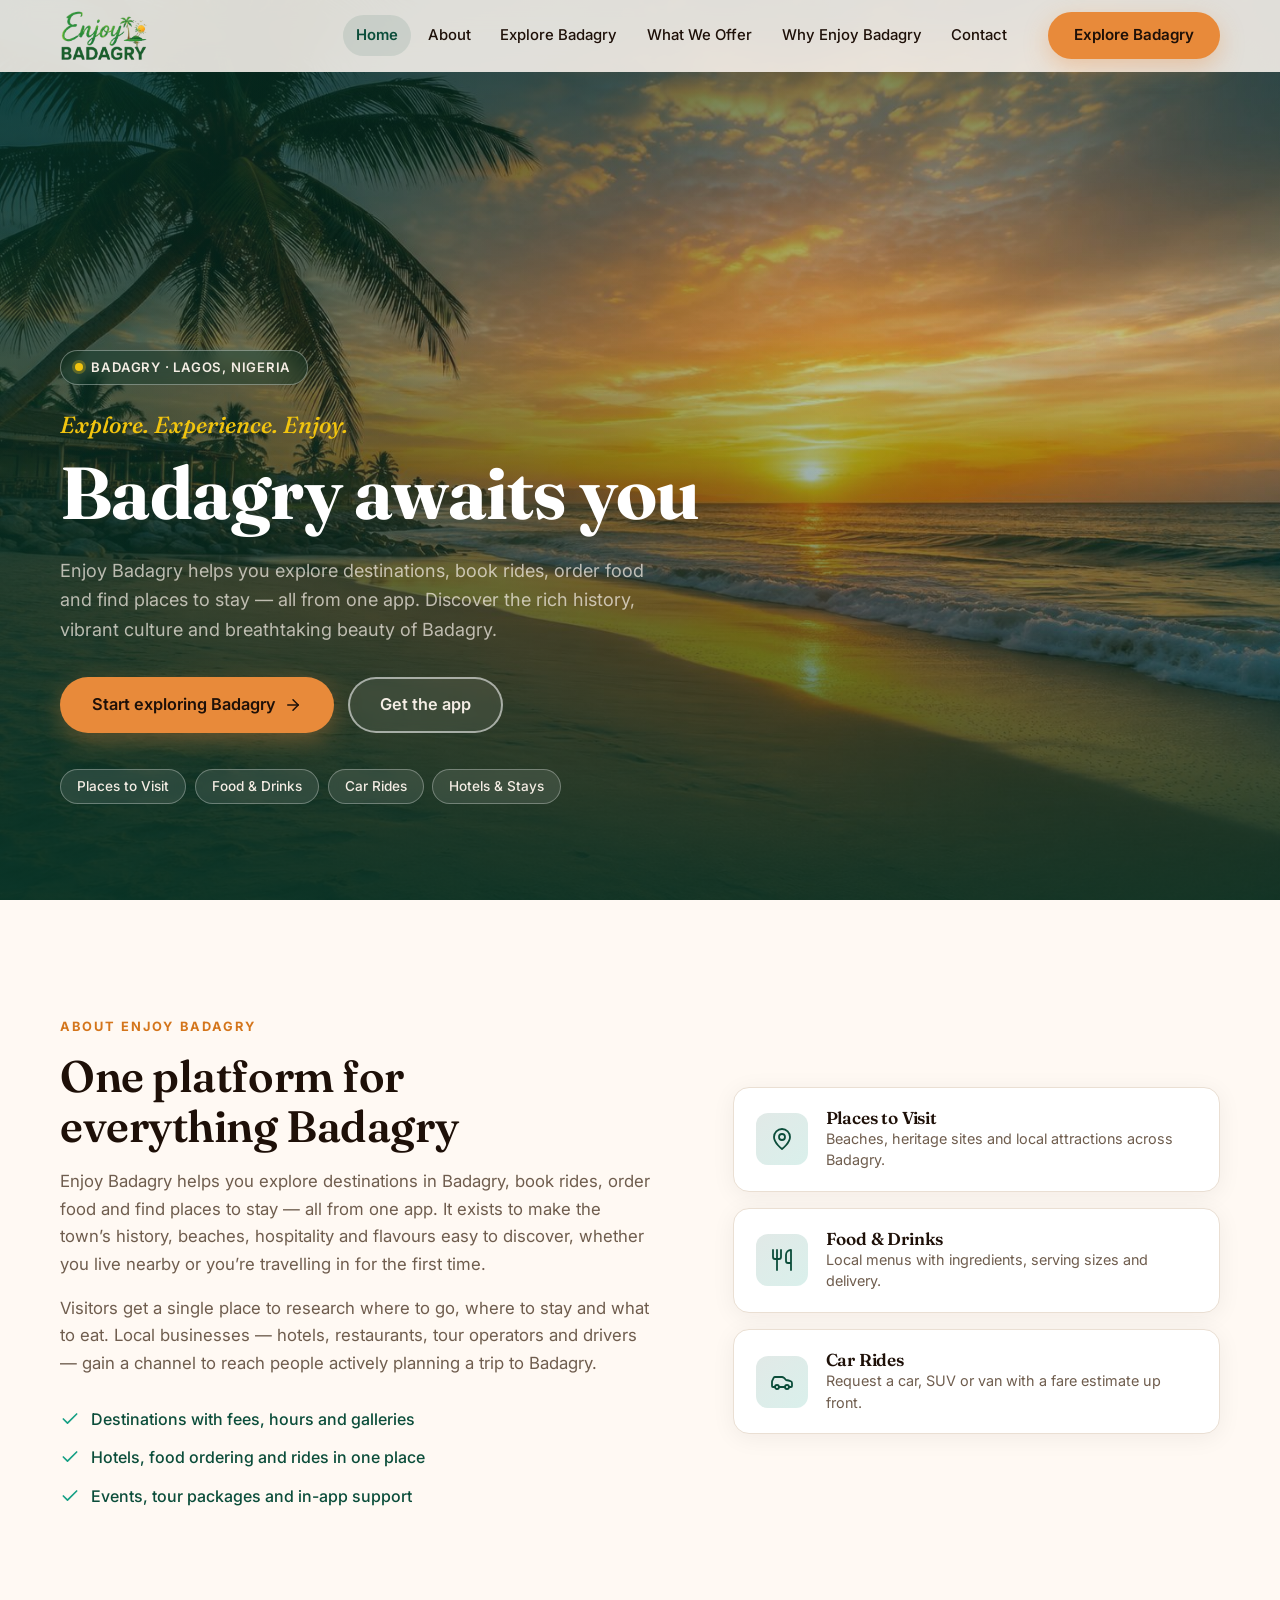
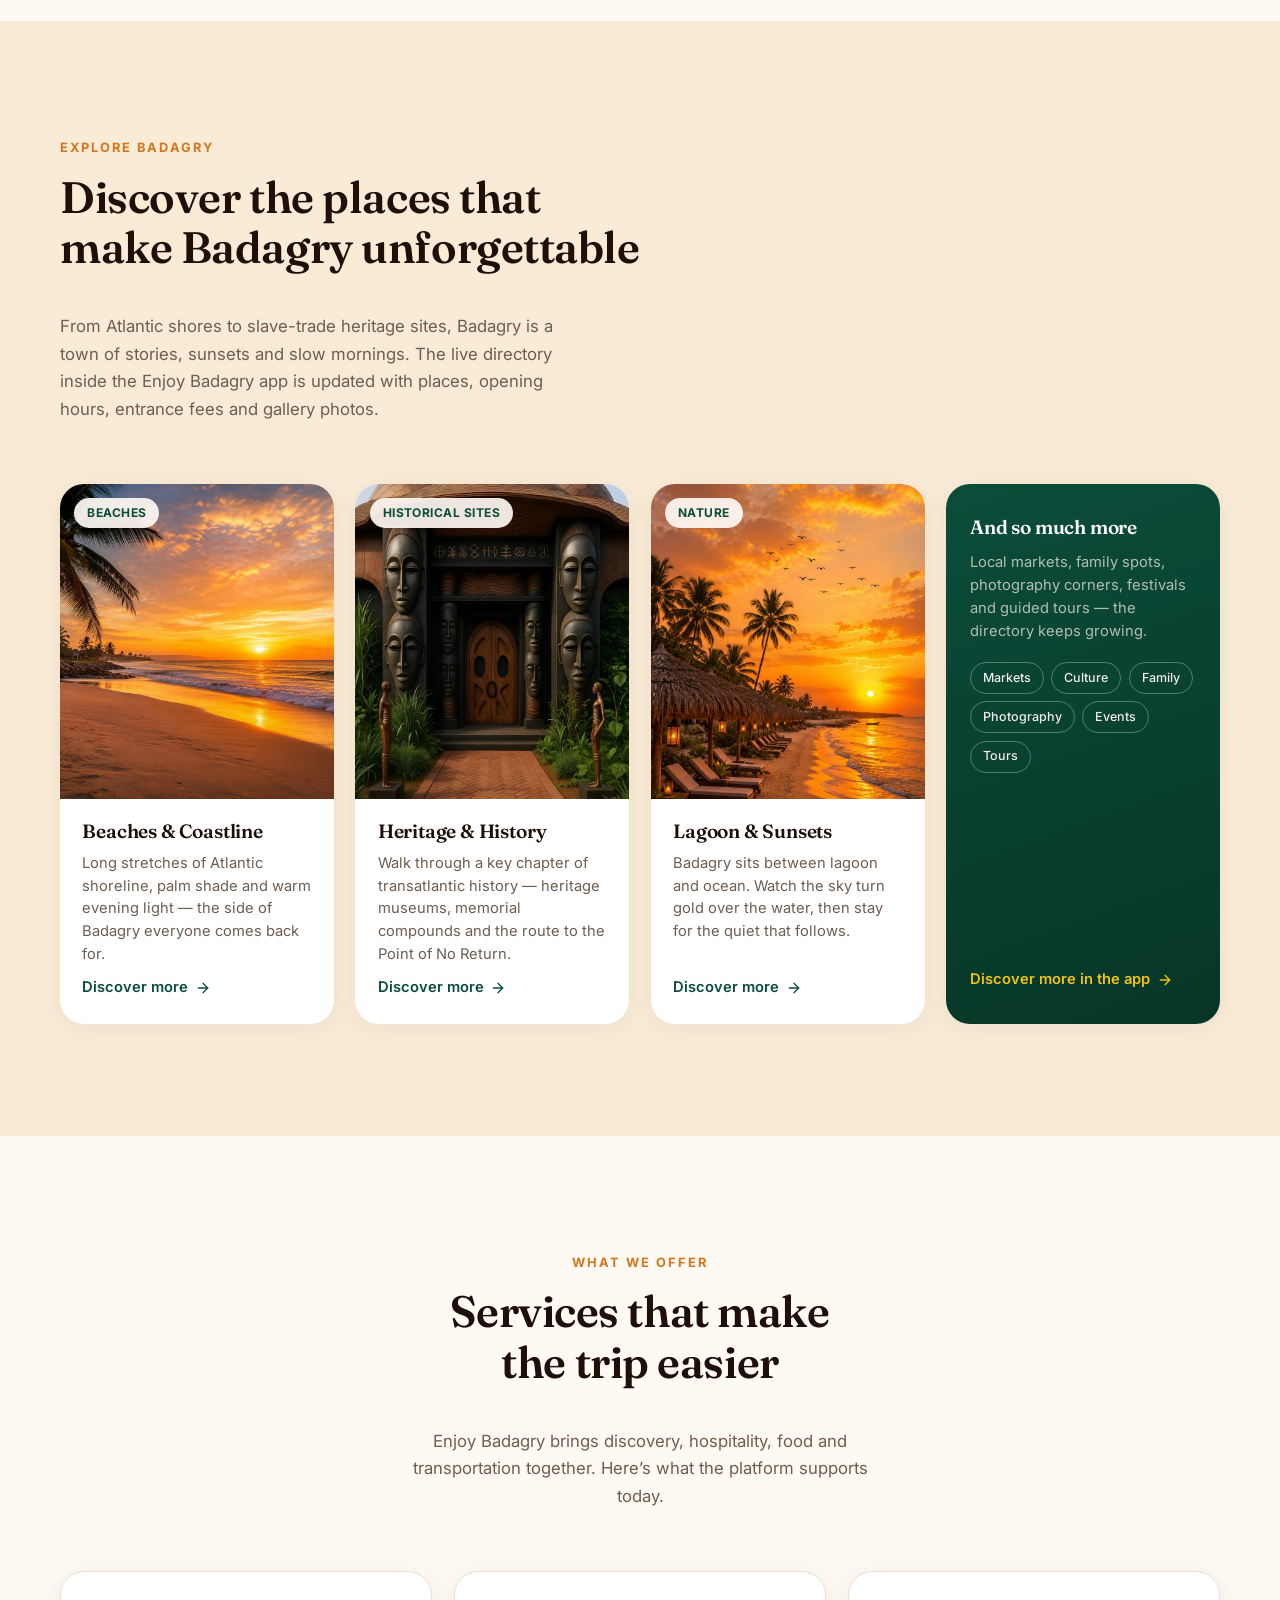
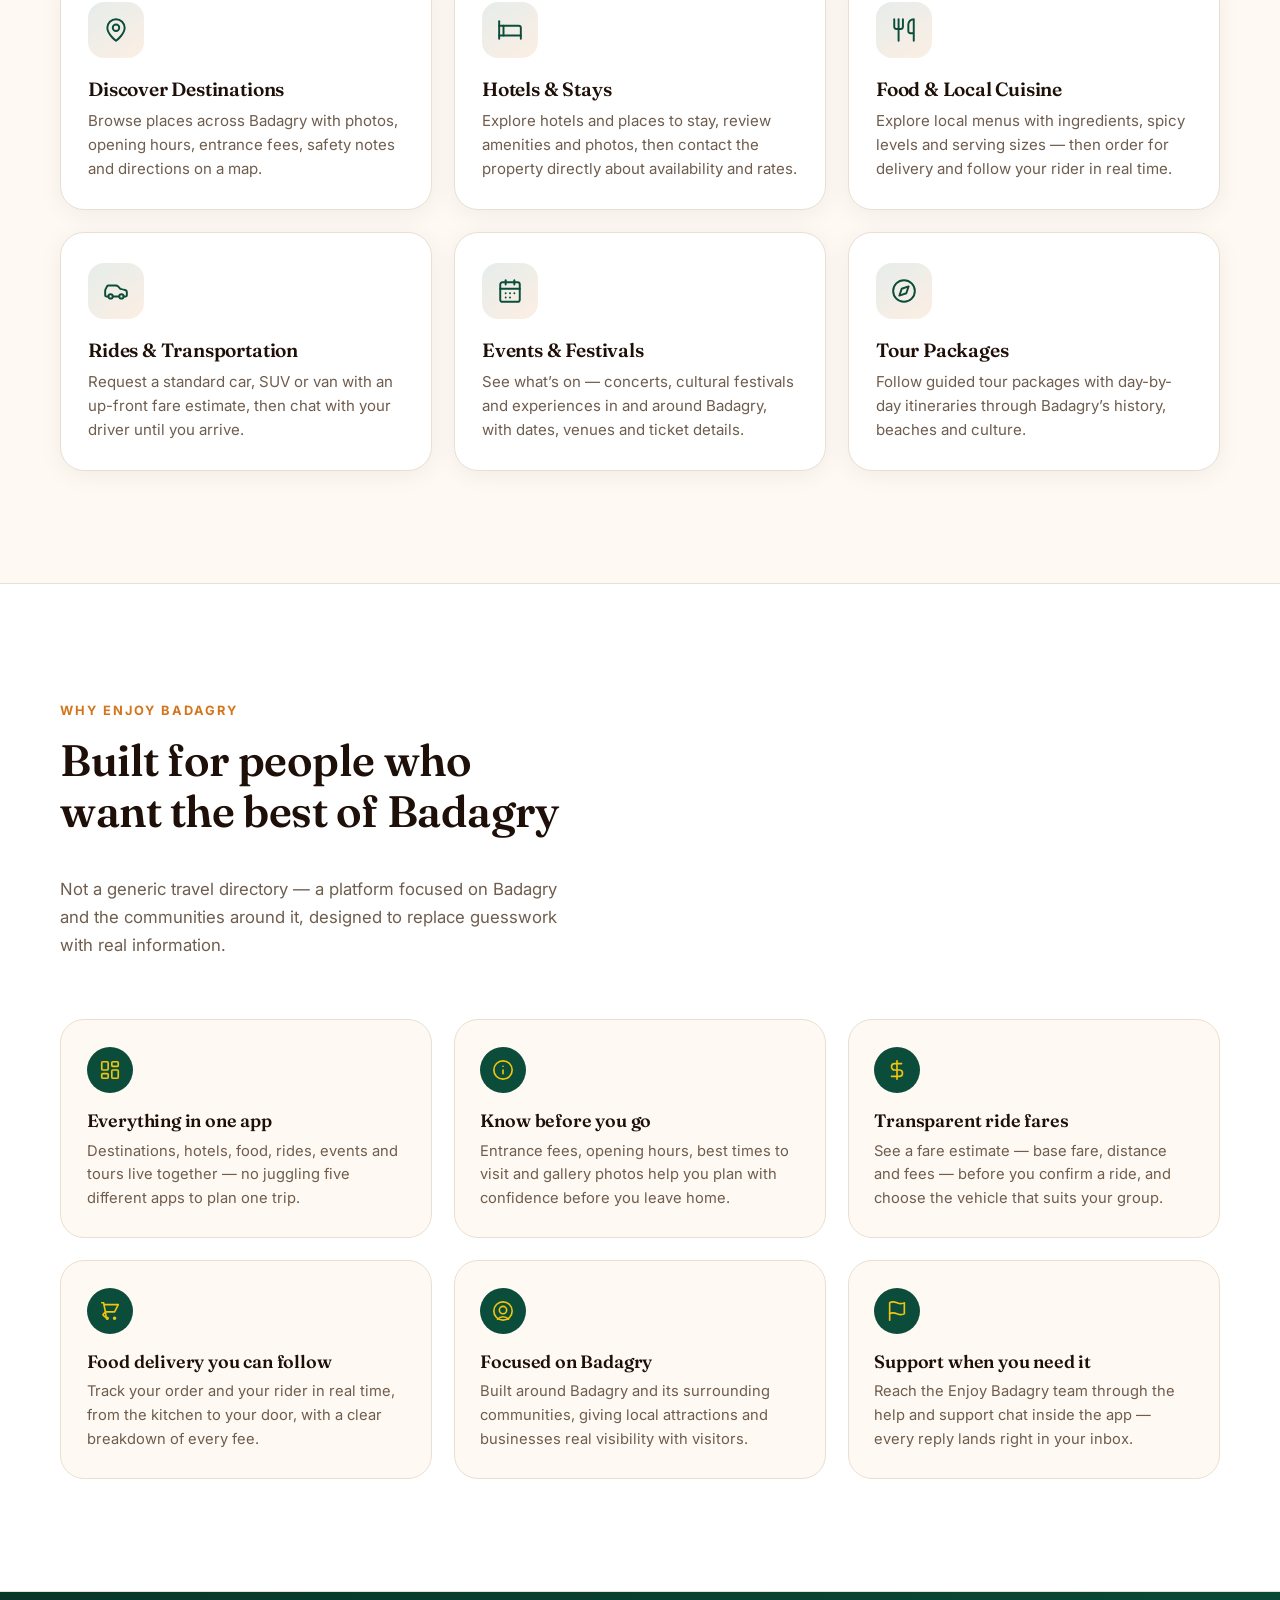
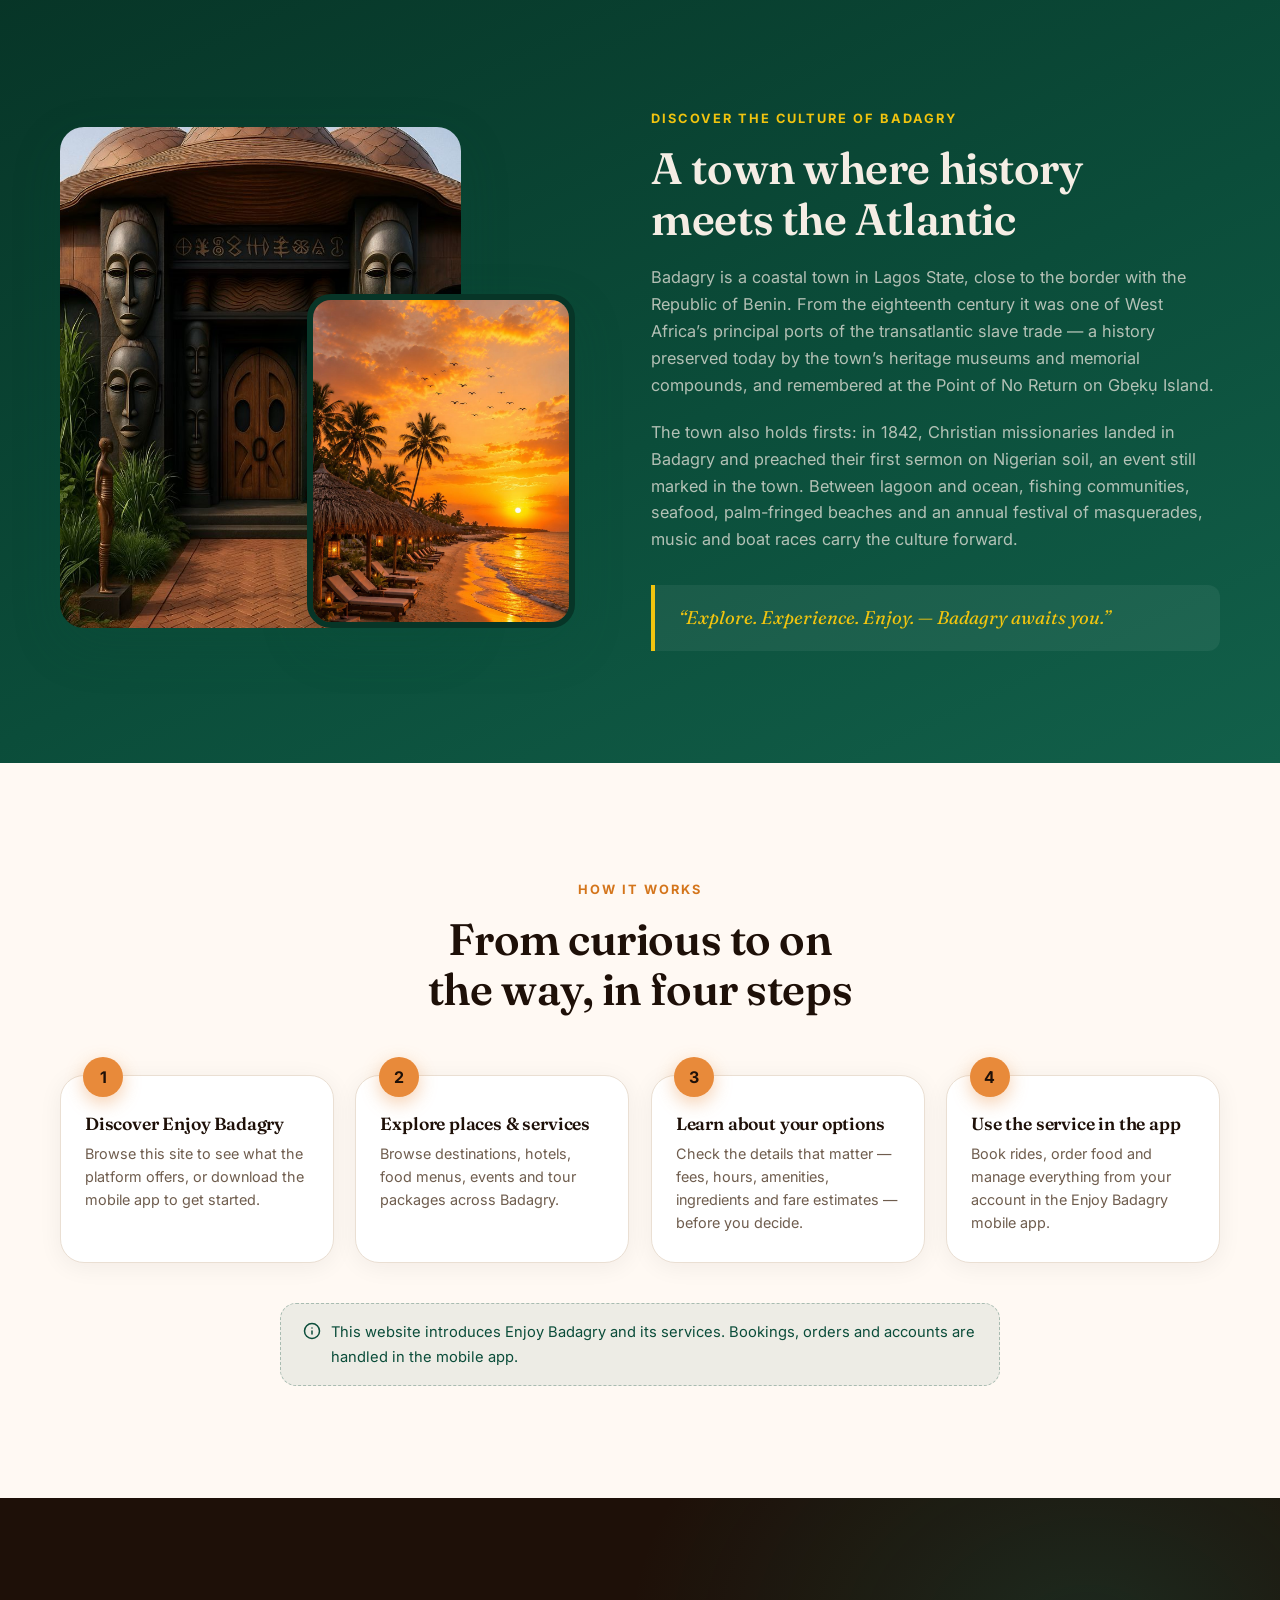
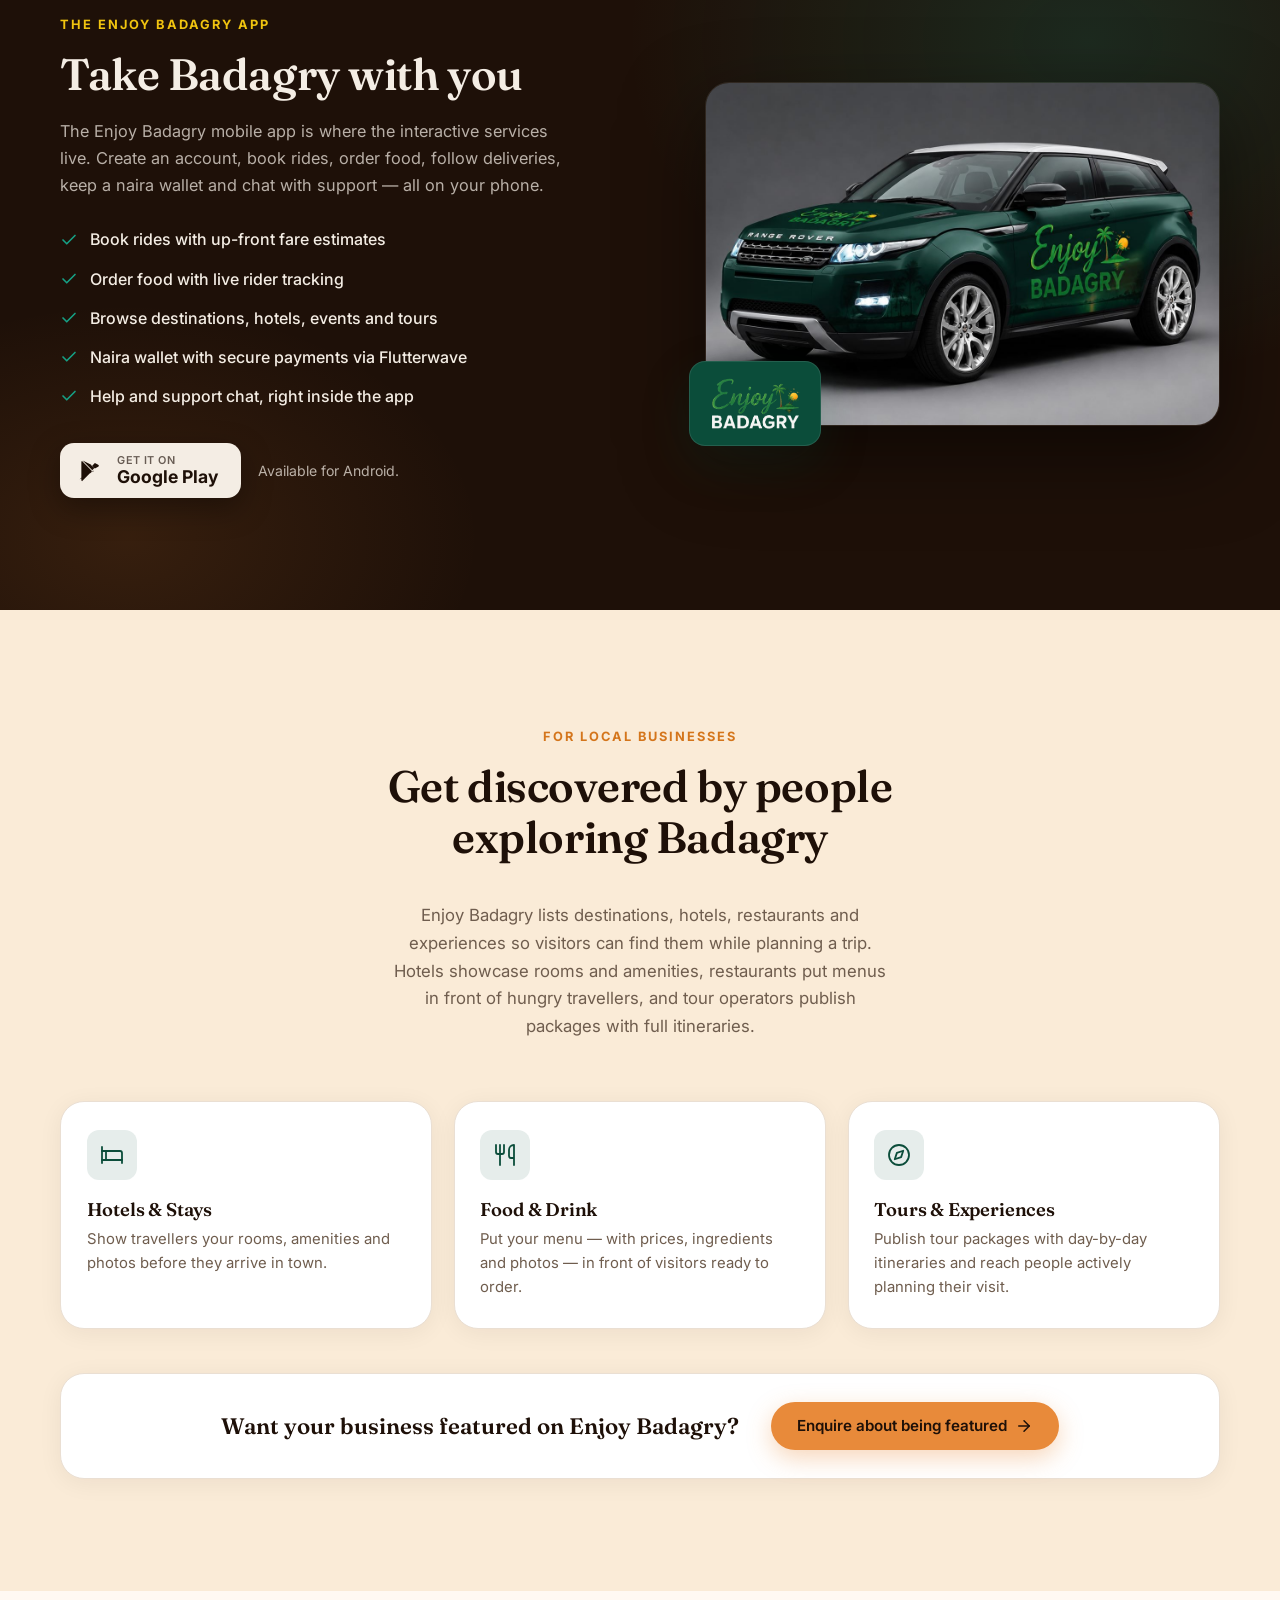
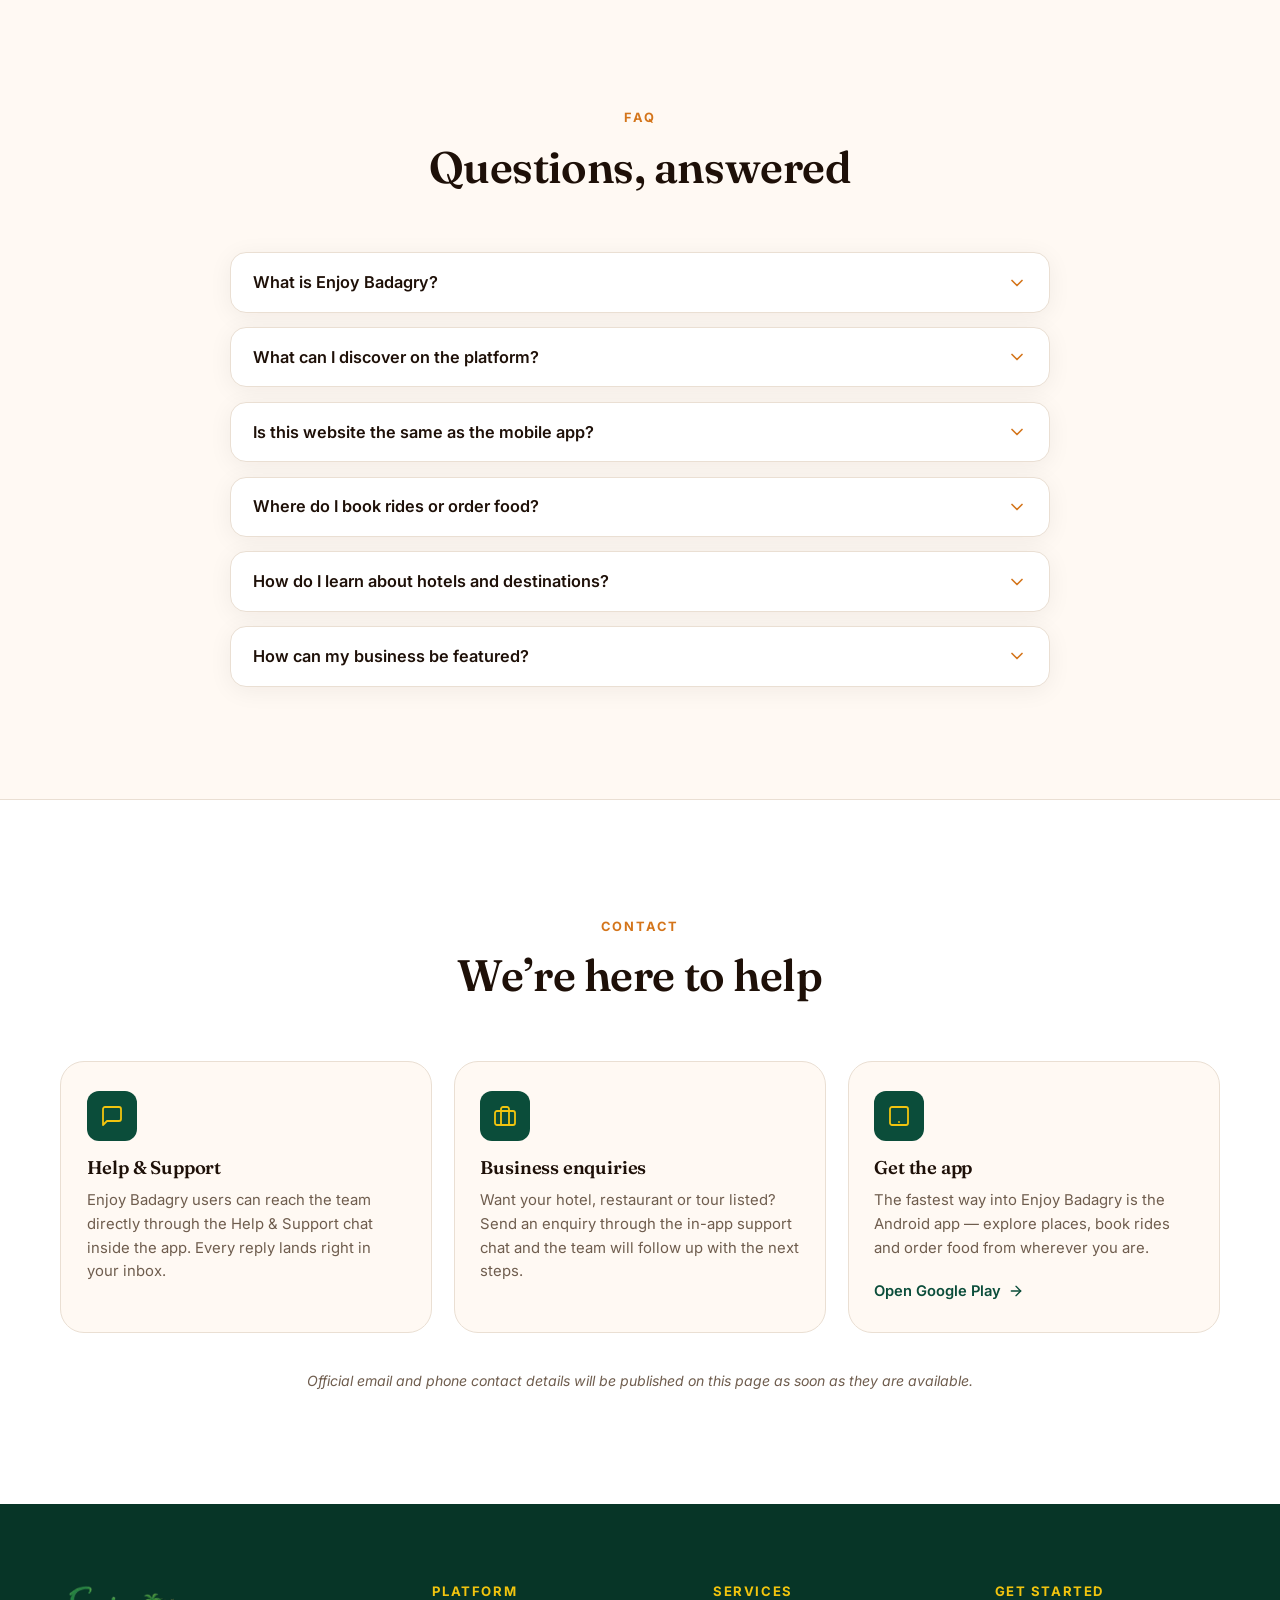
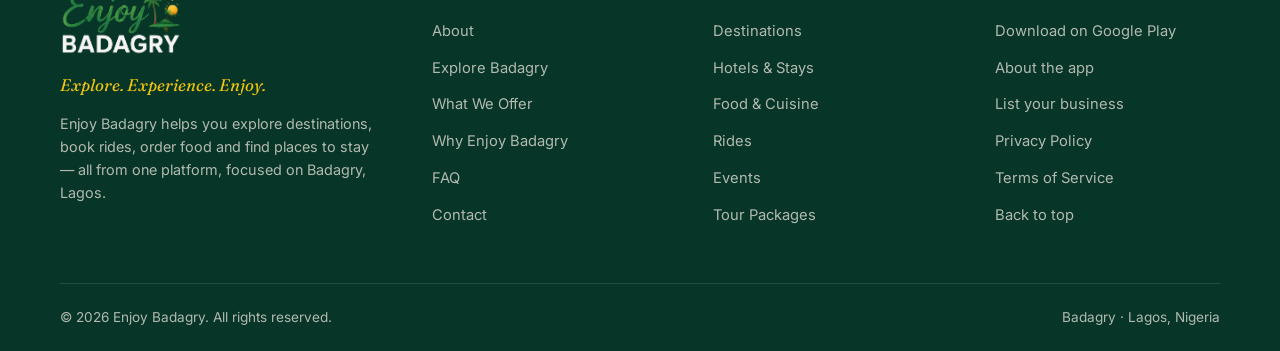
==== commit 79c624ab: "Add files via upload" ====
--- a/index.html
+++ b/index.html
@@ -918,6 +918,8 @@
           </li>
           <li><a href="#app">About the app</a></li>
           <li><a href="#business">List your business</a></li>
+          <li><a href="privacy-policy/">Privacy Policy</a></li>
+          <li><a href="terms/">Terms of Service</a></li>
           <li><a href="#home">Back to top</a></li>
         </ul>
       </div>
--- a/css/styles.css
+++ b/css/styles.css
@@ -282,6 +282,7 @@
 }
 
 .section__lede {
+  margin-top: 1rem;
   color: var(--muted);
   font-size: 1.05rem;
   max-width: 60ch;
@@ -289,10 +290,6 @@
 
 .section__lede--narrow {
   max-width: 46ch;
-}
-
-.section__head--center .section__lede {
-  margin-top: 1rem;
 }
 
 /* ============================================================
@@ -551,6 +548,10 @@
   grid-template-columns: 1.1fr 0.9fr;
   gap: clamp(2.5rem, 6vw, 5rem);
   align-items: center;
+}
+
+.about__copy .section__title + .section__lede {
+  margin-top: 1rem;
 }
 
 .about__copy .section__lede + .section__lede {
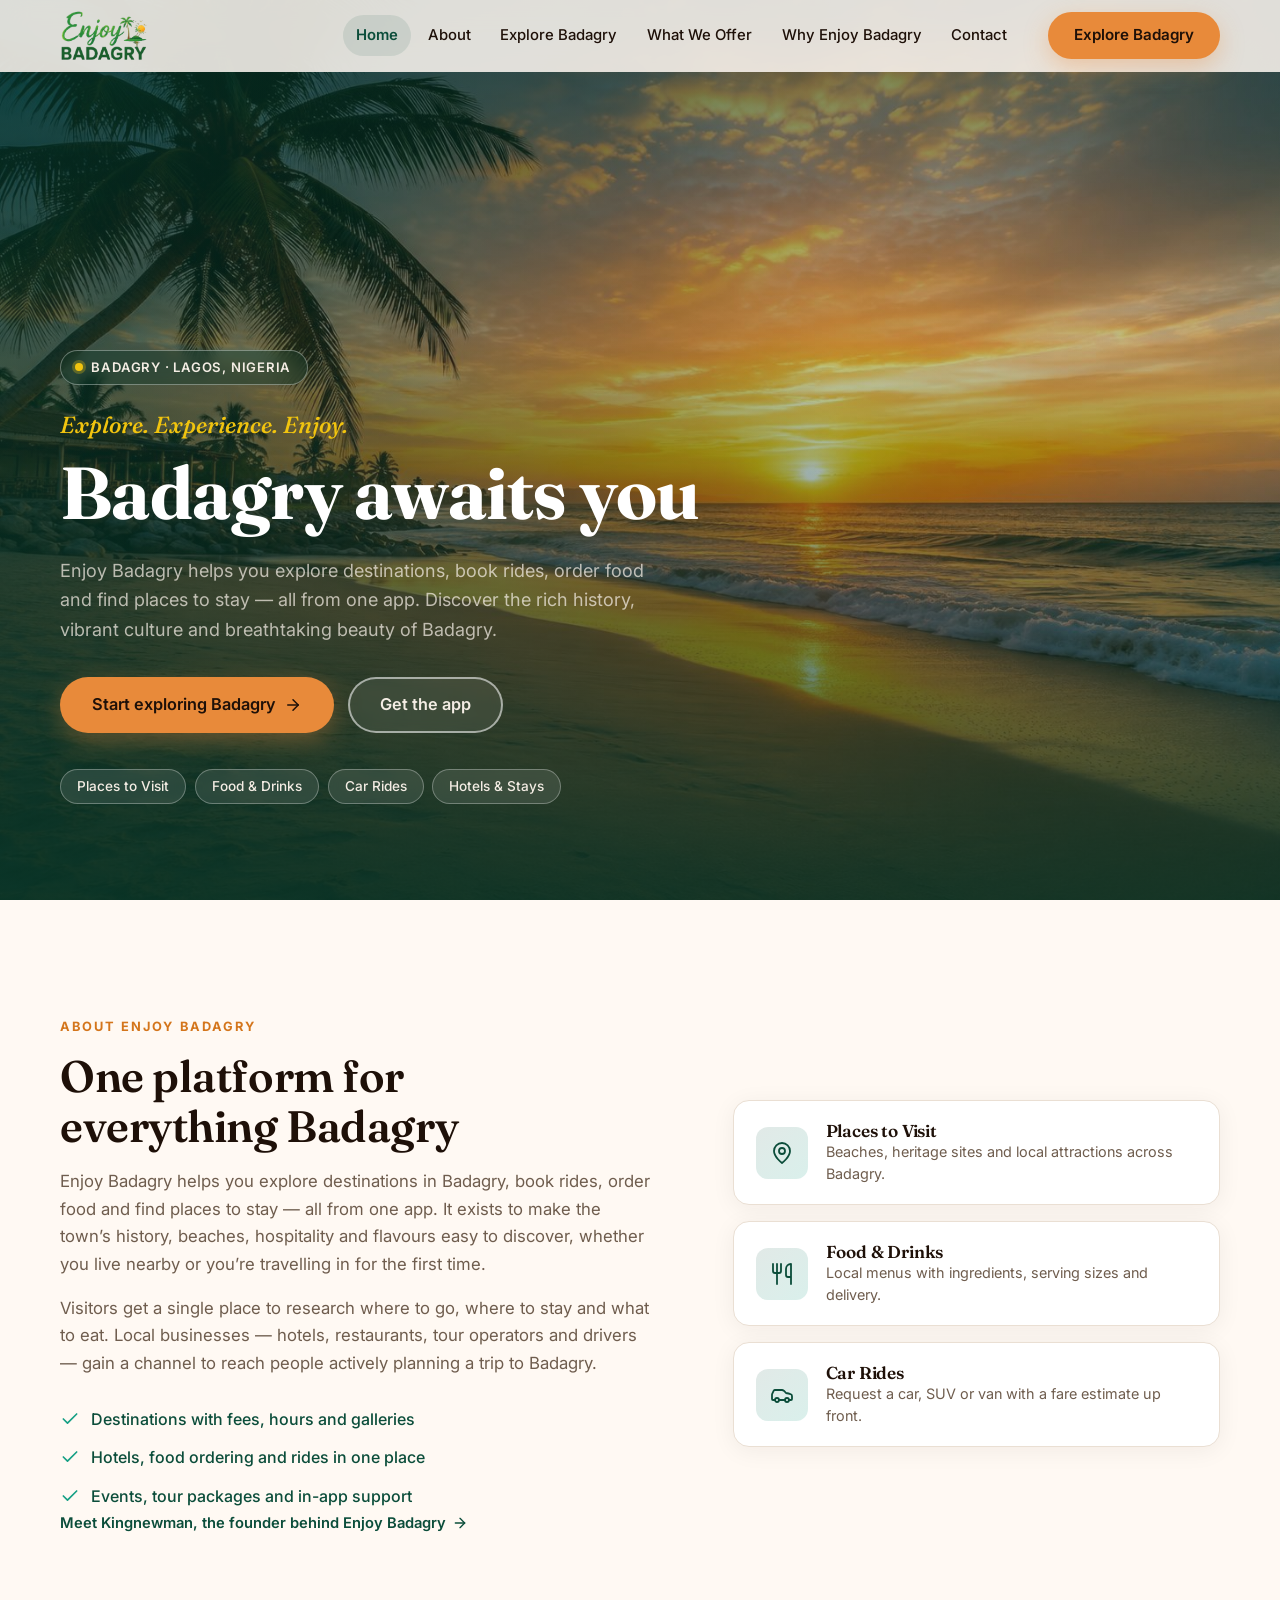
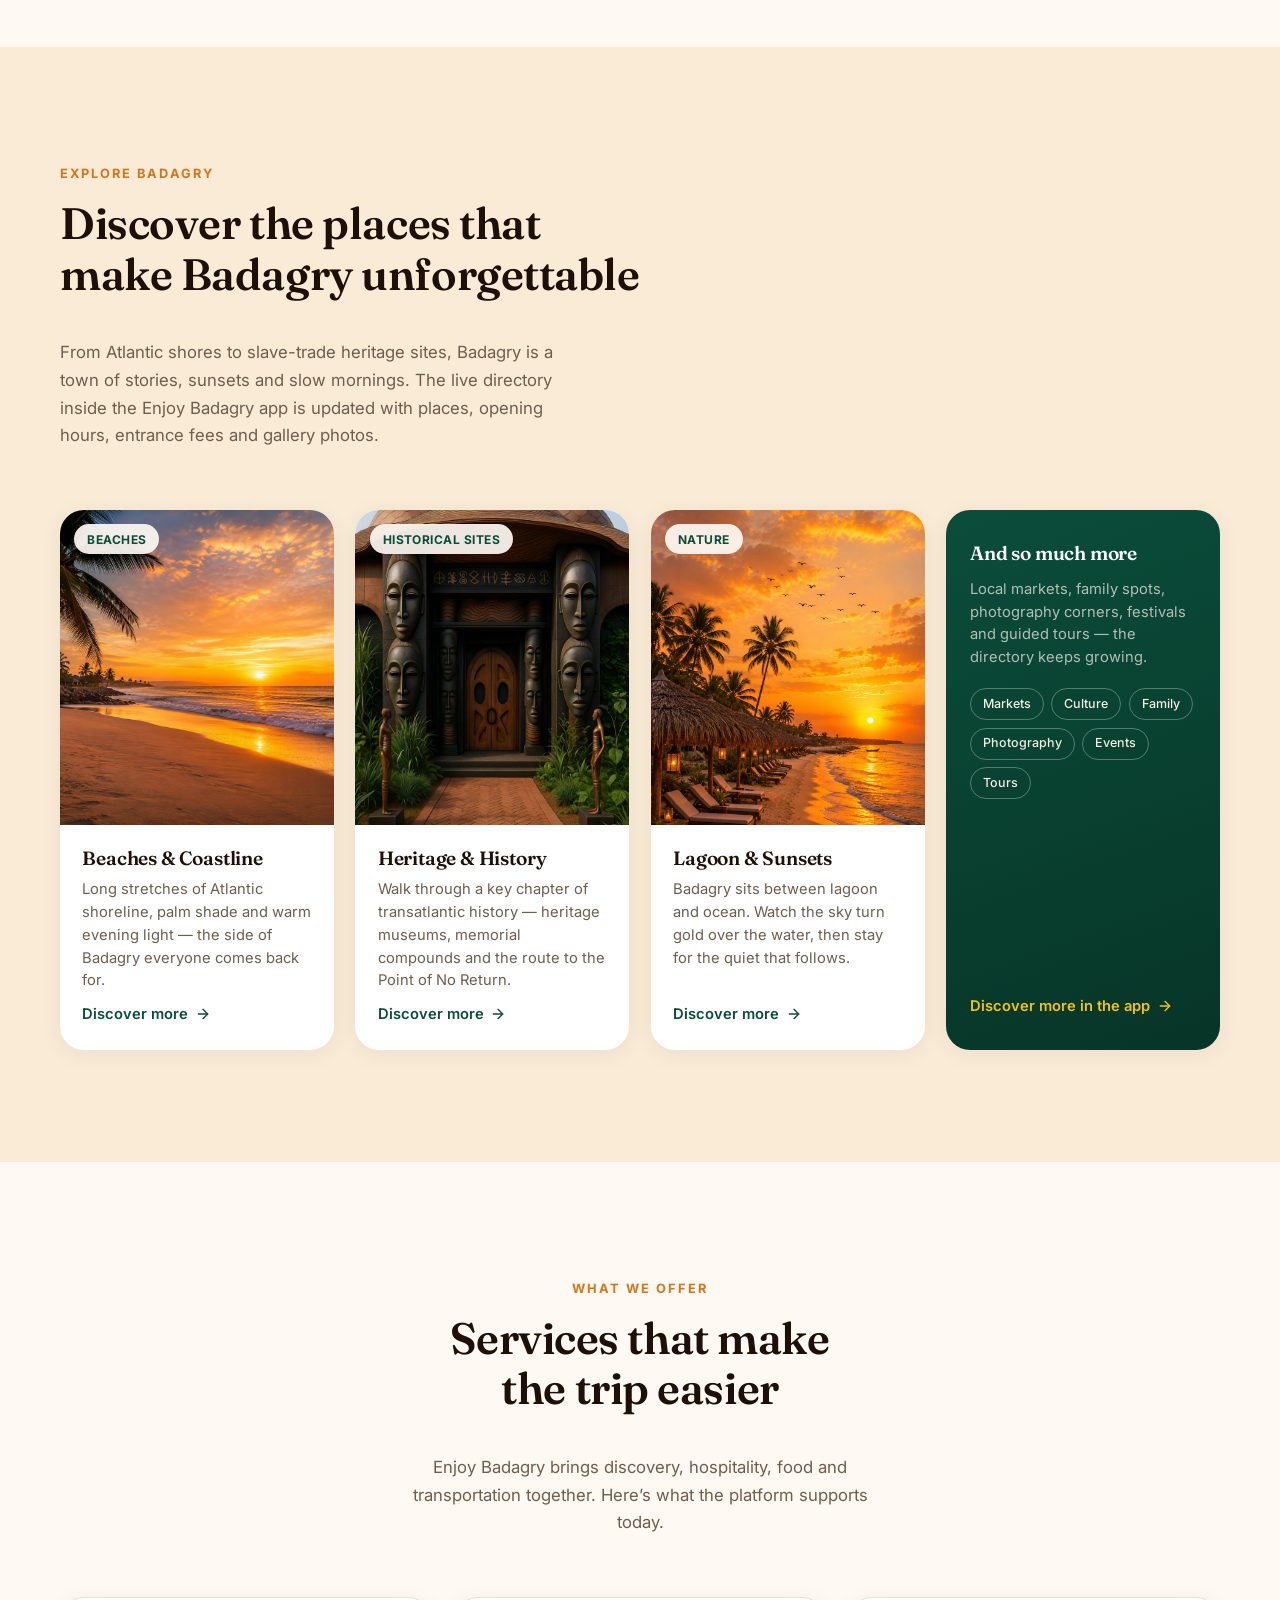
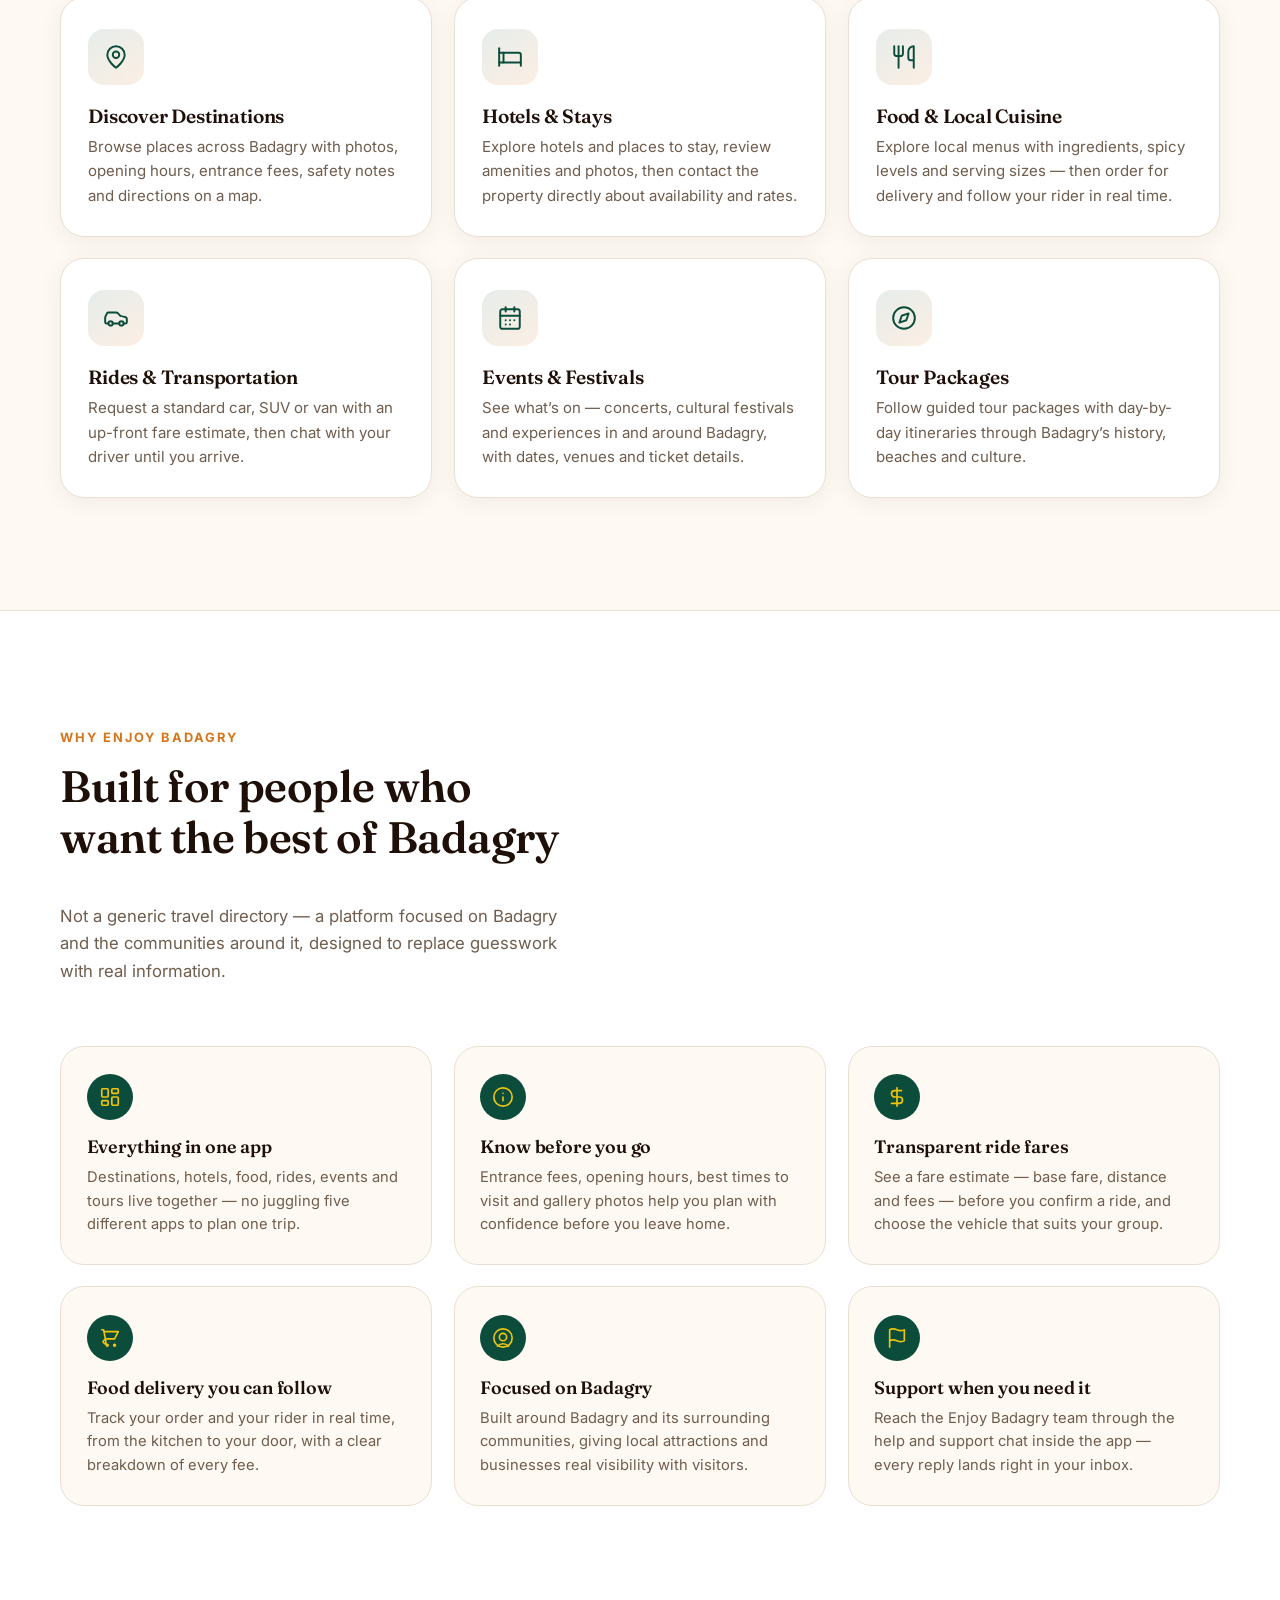
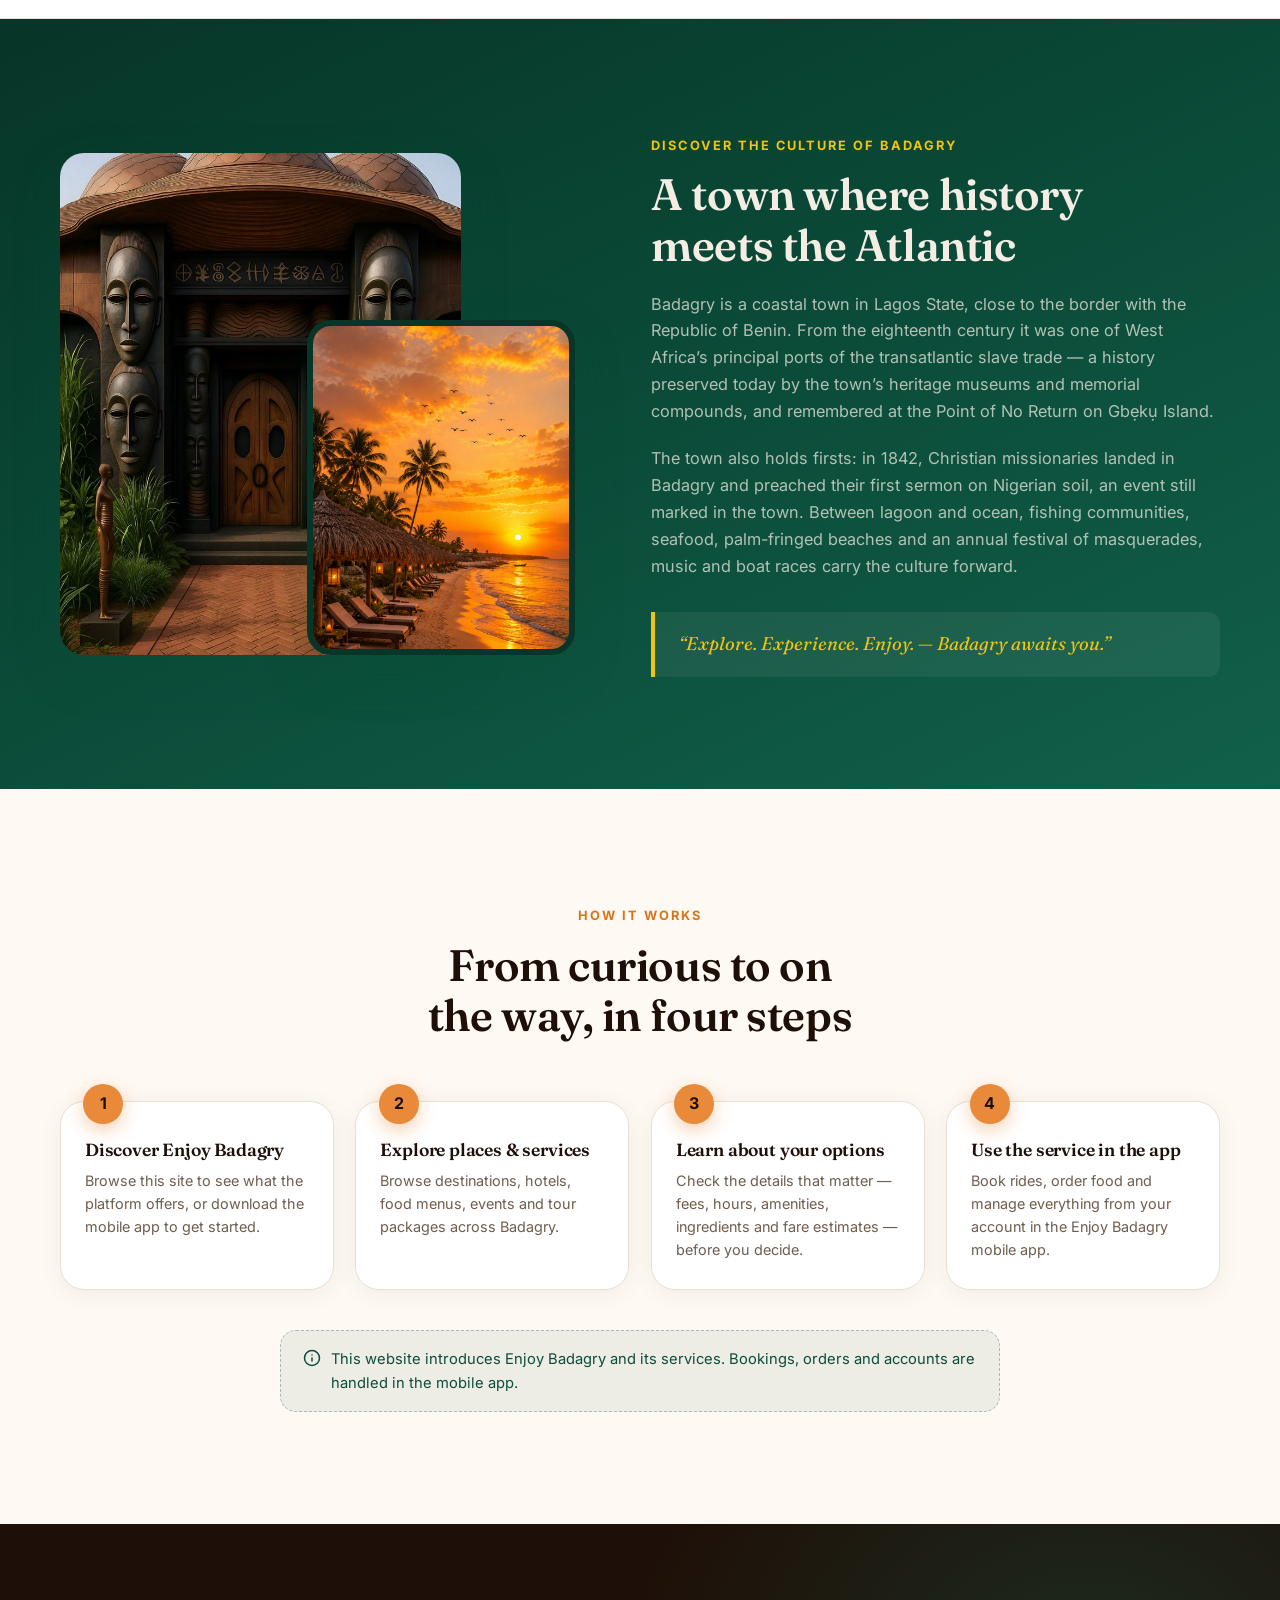
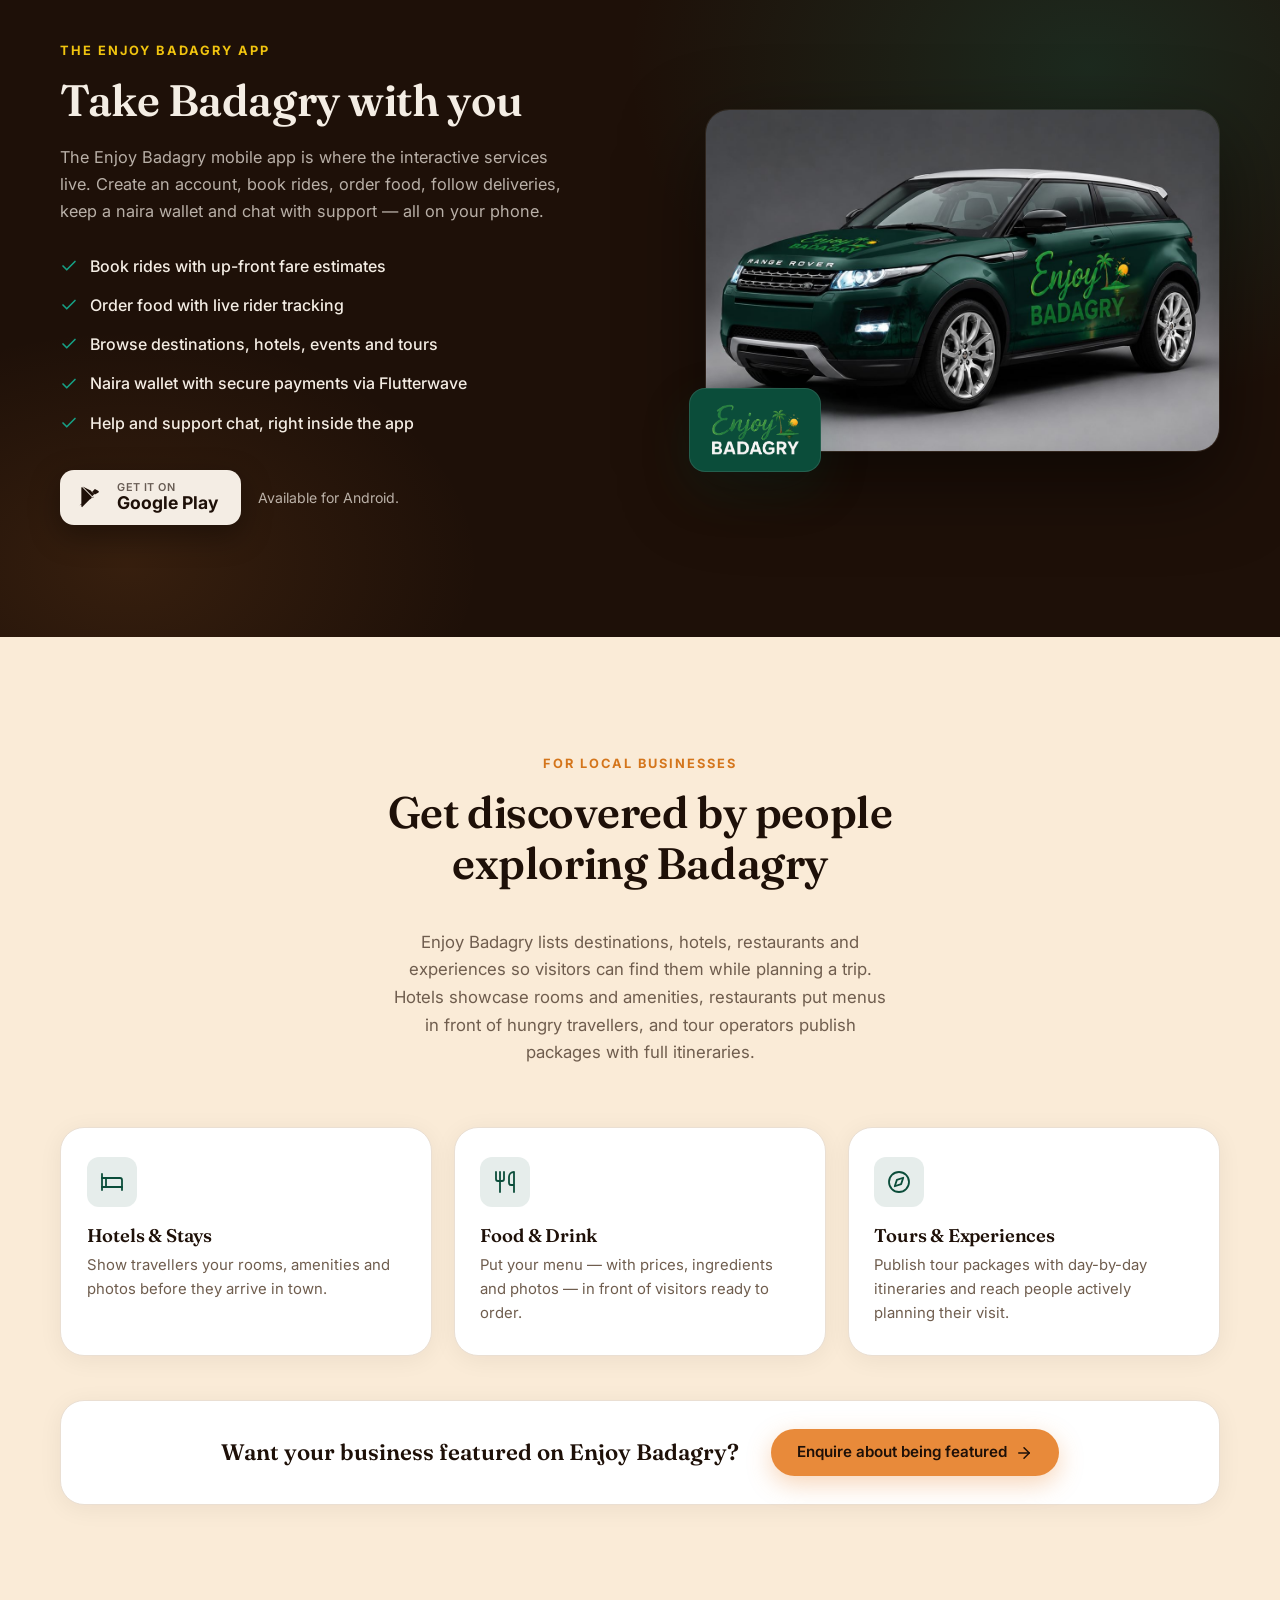
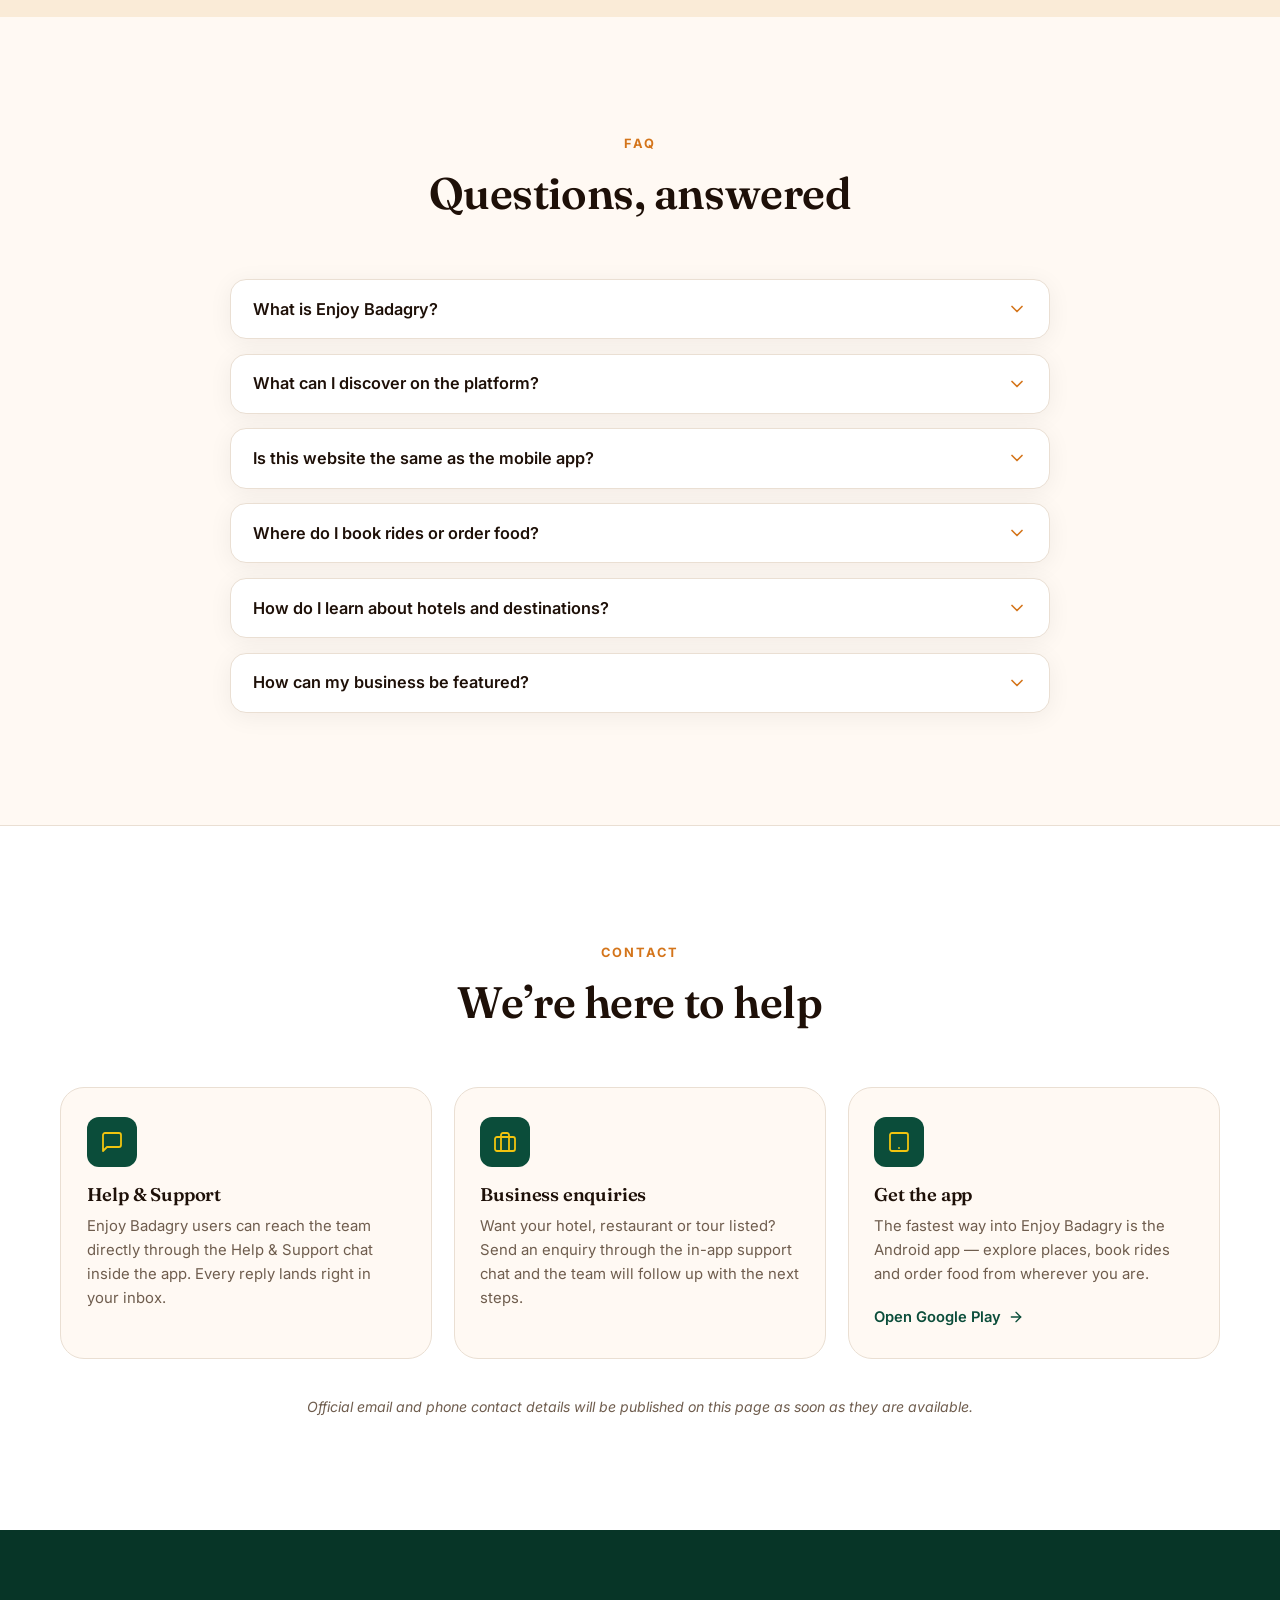
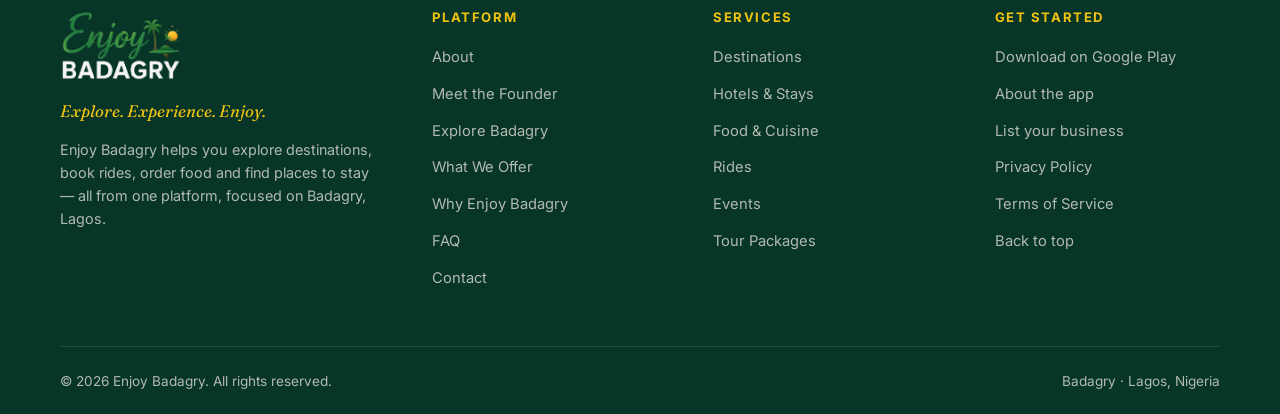
==== commit 6d2e6b3a: "Add files via upload" ====
--- a/index.html
+++ b/index.html
@@ -7,16 +7,19 @@
 
   <title>Enjoy Badagry — Explore. Experience. Enjoy. | Discover Badagry, Lagos</title>
   <meta name="description" content="Enjoy Badagry helps you explore destinations, find hotels, order local food, book rides and discover events and tours in Badagry, Lagos — all from one platform." />
+  <meta name="robots" content="index, follow" />
+  <link rel="canonical" href="https://enjoybadagry.online/" />
 
   <meta property="og:type" content="website" />
   <meta property="og:title" content="Enjoy Badagry — Explore. Experience. Enjoy." />
   <meta property="og:description" content="Discover the rich history, vibrant culture and breathtaking beauty of Badagry. Destinations, hotels, food, rides, events and tours — one platform." />
-  <meta property="og:image" content="images/hero-beach.jpg" />
+  <meta property="og:url" content="https://enjoybadagry.online/" />
+  <meta property="og:image" content="https://enjoybadagry.online/images/hero-beach.jpg" />
   <meta property="og:locale" content="en_NG" />
   <meta name="twitter:card" content="summary_large_image" />
   <meta name="twitter:title" content="Enjoy Badagry — Explore. Experience. Enjoy." />
   <meta name="twitter:description" content="Discover destinations, hotels, food, rides, events and tours in Badagry, Lagos." />
-  <meta name="twitter:image" content="images/hero-beach.jpg" />
+  <meta name="twitter:image" content="https://enjoybadagry.online/images/hero-beach.jpg" />
 
   <link rel="icon" type="image/png" href="images/favicon.png" />
   <link rel="apple-touch-icon" href="images/favicon.png" />
@@ -29,6 +32,41 @@
   />
 
   <link rel="stylesheet" href="css/styles.css" />
+
+  <script type="application/ld+json">
+  {
+    "@context": "https://schema.org",
+    "@graph": [
+      {
+        "@type": "WebSite",
+        "@id": "https://enjoybadagry.online/#website",
+        "url": "https://enjoybadagry.online/",
+        "name": "Enjoy Badagry",
+        "description": "Enjoy Badagry helps you explore destinations, find hotels, order local food, book rides and discover events and tours in Badagry, Lagos — all from one platform.",
+        "inLanguage": "en",
+        "publisher": {
+          "@id": "https://enjoybadagry.online/#organization"
+        }
+      },
+      {
+        "@type": "Organization",
+        "@id": "https://enjoybadagry.online/#organization",
+        "name": "Enjoy Badagry",
+        "url": "https://enjoybadagry.online/",
+        "logo": {
+          "@type": "ImageObject",
+          "url": "https://enjoybadagry.online/images/logo-dark.png",
+          "width": 273,
+          "height": 161
+        },
+        "description": "Enjoy Badagry helps people explore destinations, enjoy local food and drinks, find places to stay and book car rides in Badagry, Lagos.",
+        "founder": {
+          "@id": "https://enjoybadagry.online/about-owner/#kingnewman"
+        }
+      }
+    ]
+  }
+  </script>
 </head>
 <body>
   <a class="skip-link" href="#main">Skip to main content</a>
@@ -142,6 +180,10 @@
                 Events, tour packages and in-app support
               </li>
             </ul>
+            <a class="link-arrow reveal" href="about-owner/">
+              Meet Kingnewman, the founder behind Enjoy Badagry
+              <svg width="16" height="16" viewBox="0 0 24 24" fill="none" stroke="currentColor" stroke-width="2" stroke-linecap="round" stroke-linejoin="round" aria-hidden="true"><path d="M5 12h14"/><path d="m12 5 7 7-7 7"/></svg>
+            </a>
           </div>
 
           <div class="about__cards reveal" aria-label="What you can do with Enjoy Badagry">
@@ -884,6 +926,7 @@
         <h3 class="footer__heading">Platform</h3>
         <ul class="footer__links" role="list">
           <li><a href="#about">About</a></li>
+          <li><a href="about-owner/">Meet the Founder</a></li>
           <li><a href="#explore">Explore Badagry</a></li>
           <li><a href="#offer">What We Offer</a></li>
           <li><a href="#why">Why Enjoy Badagry</a></li>
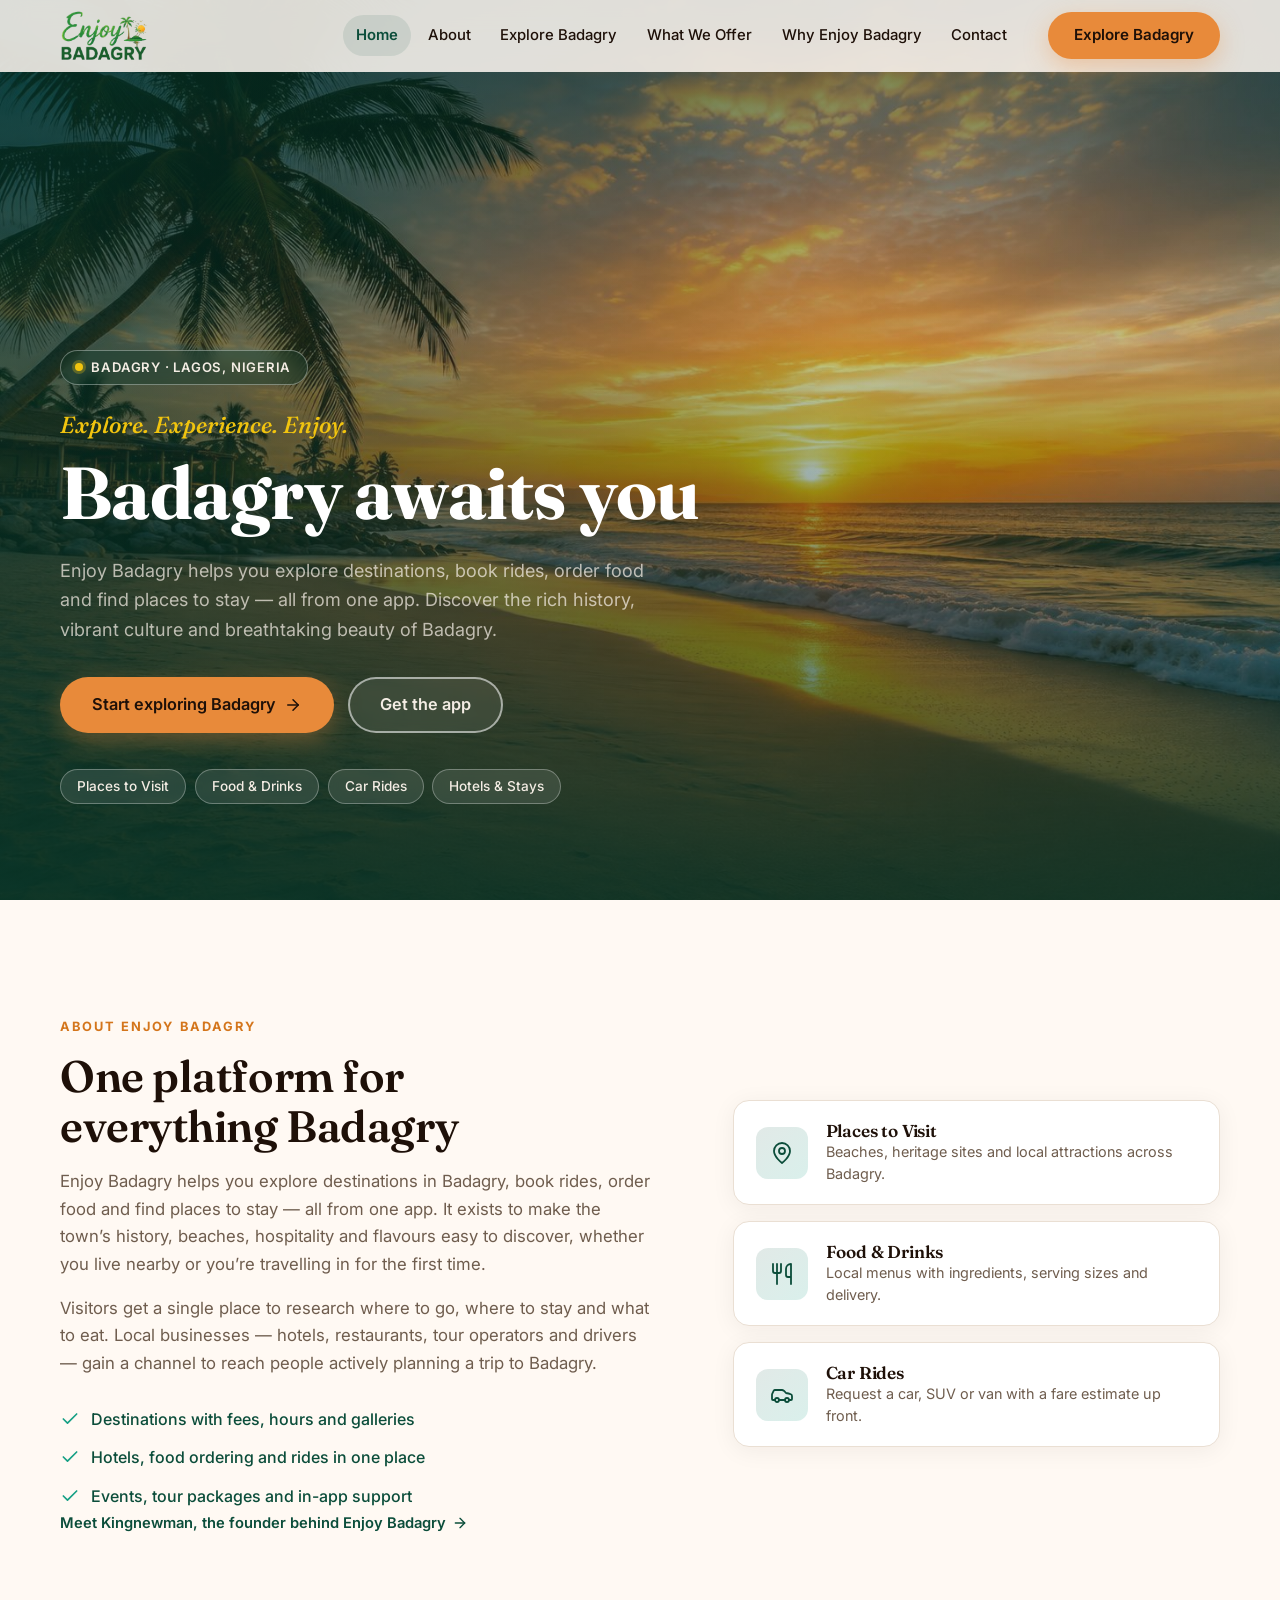
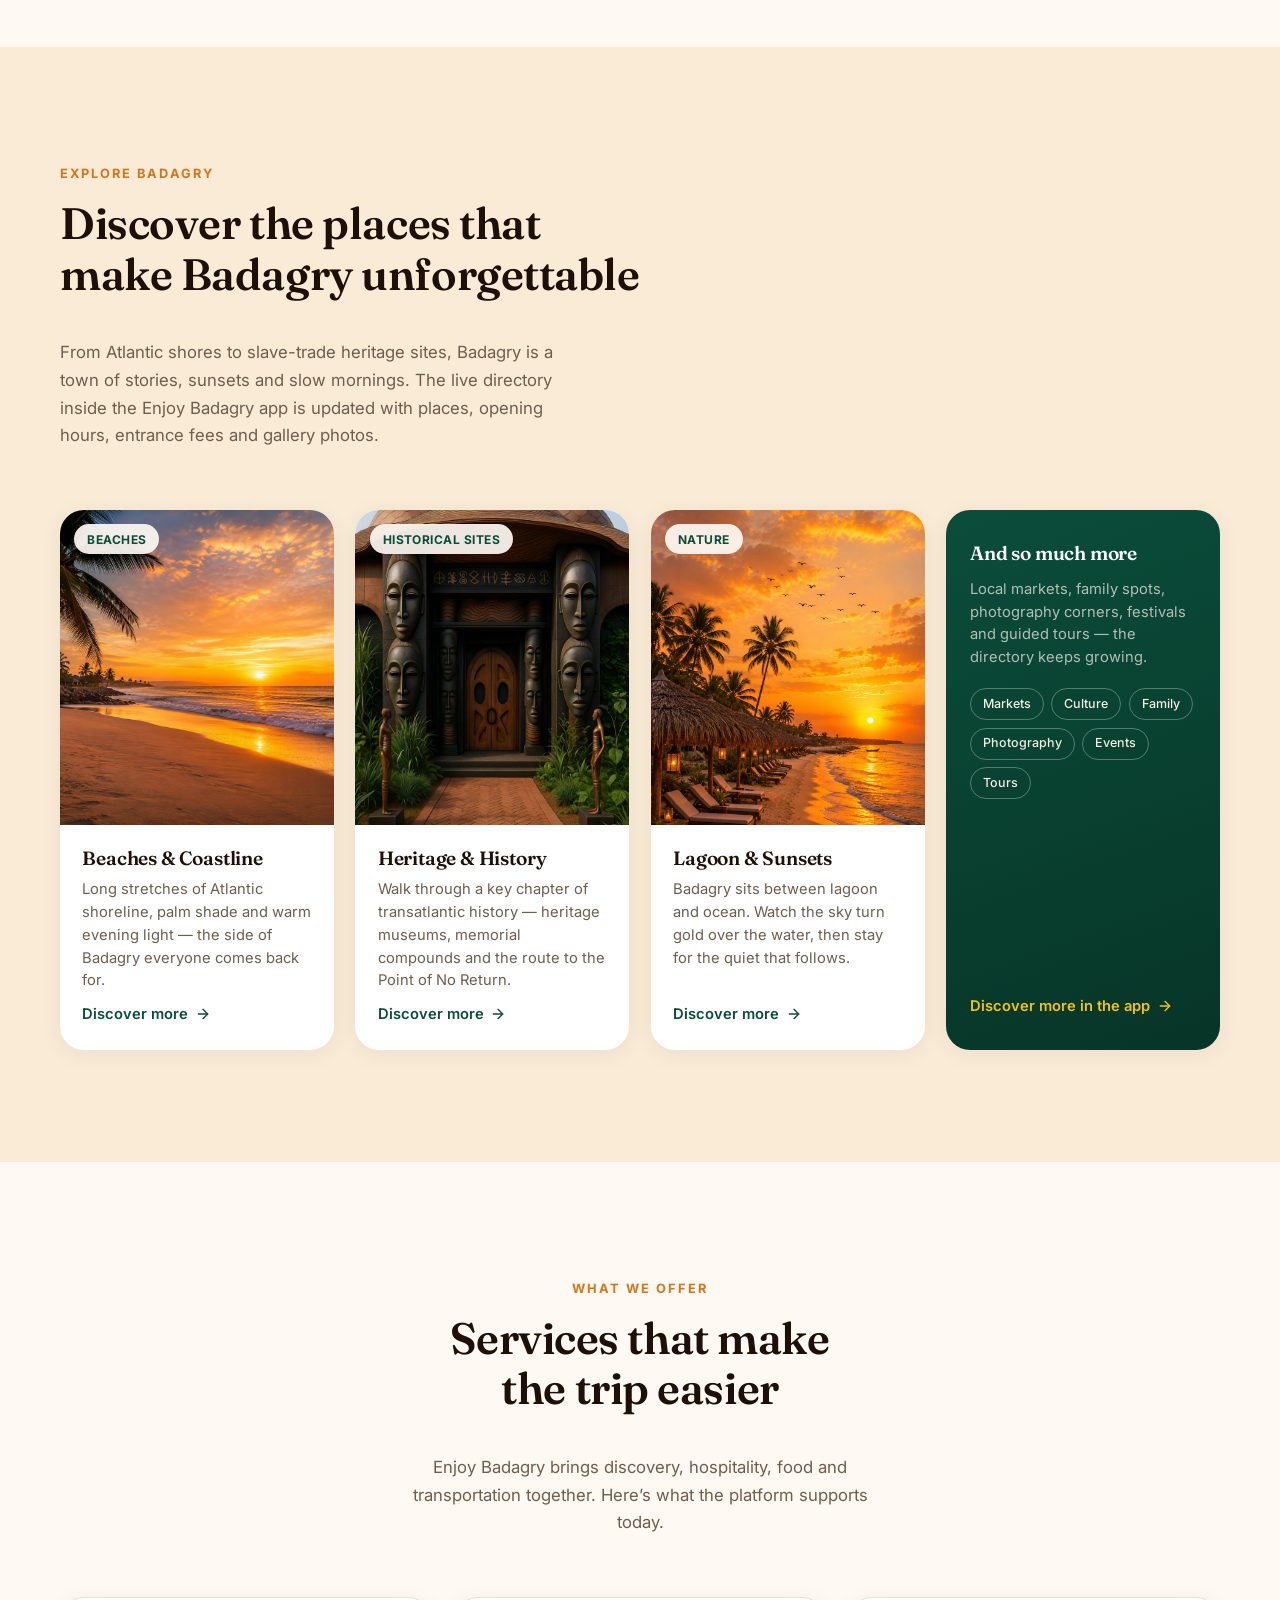
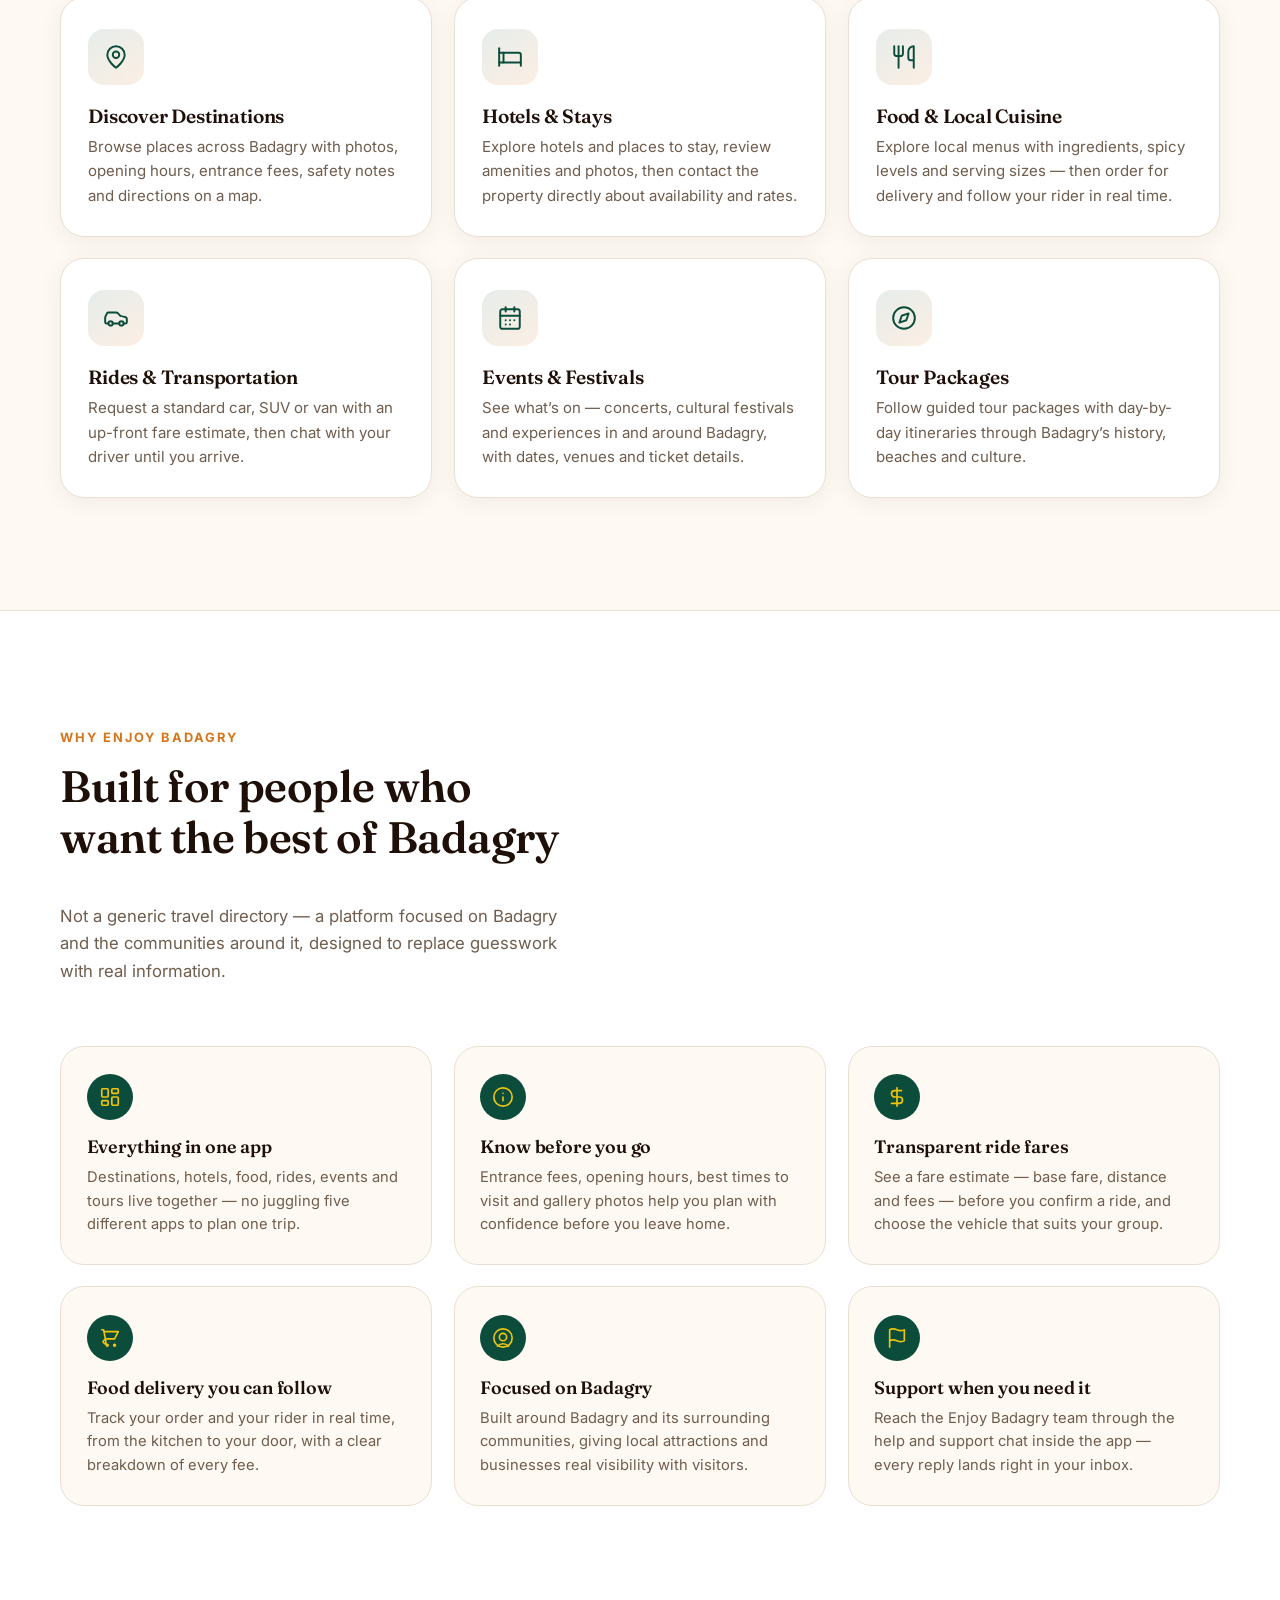
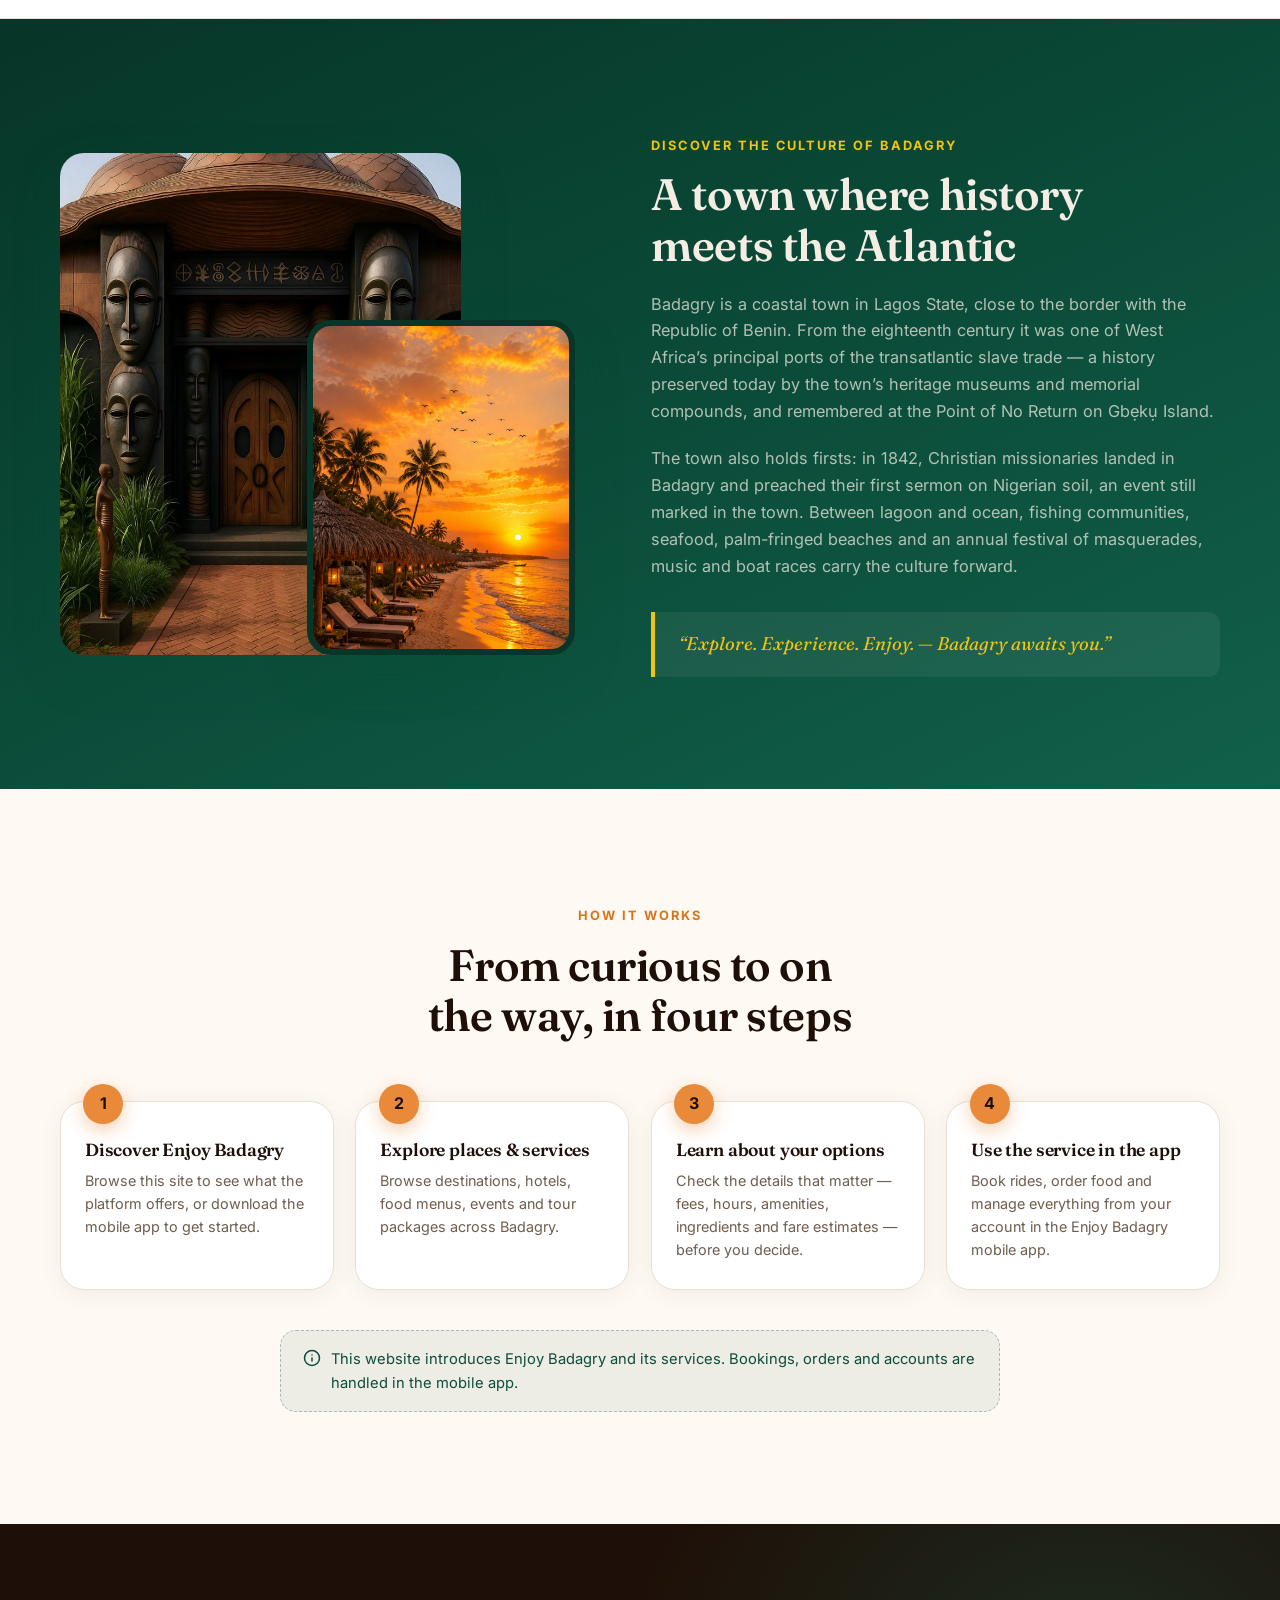
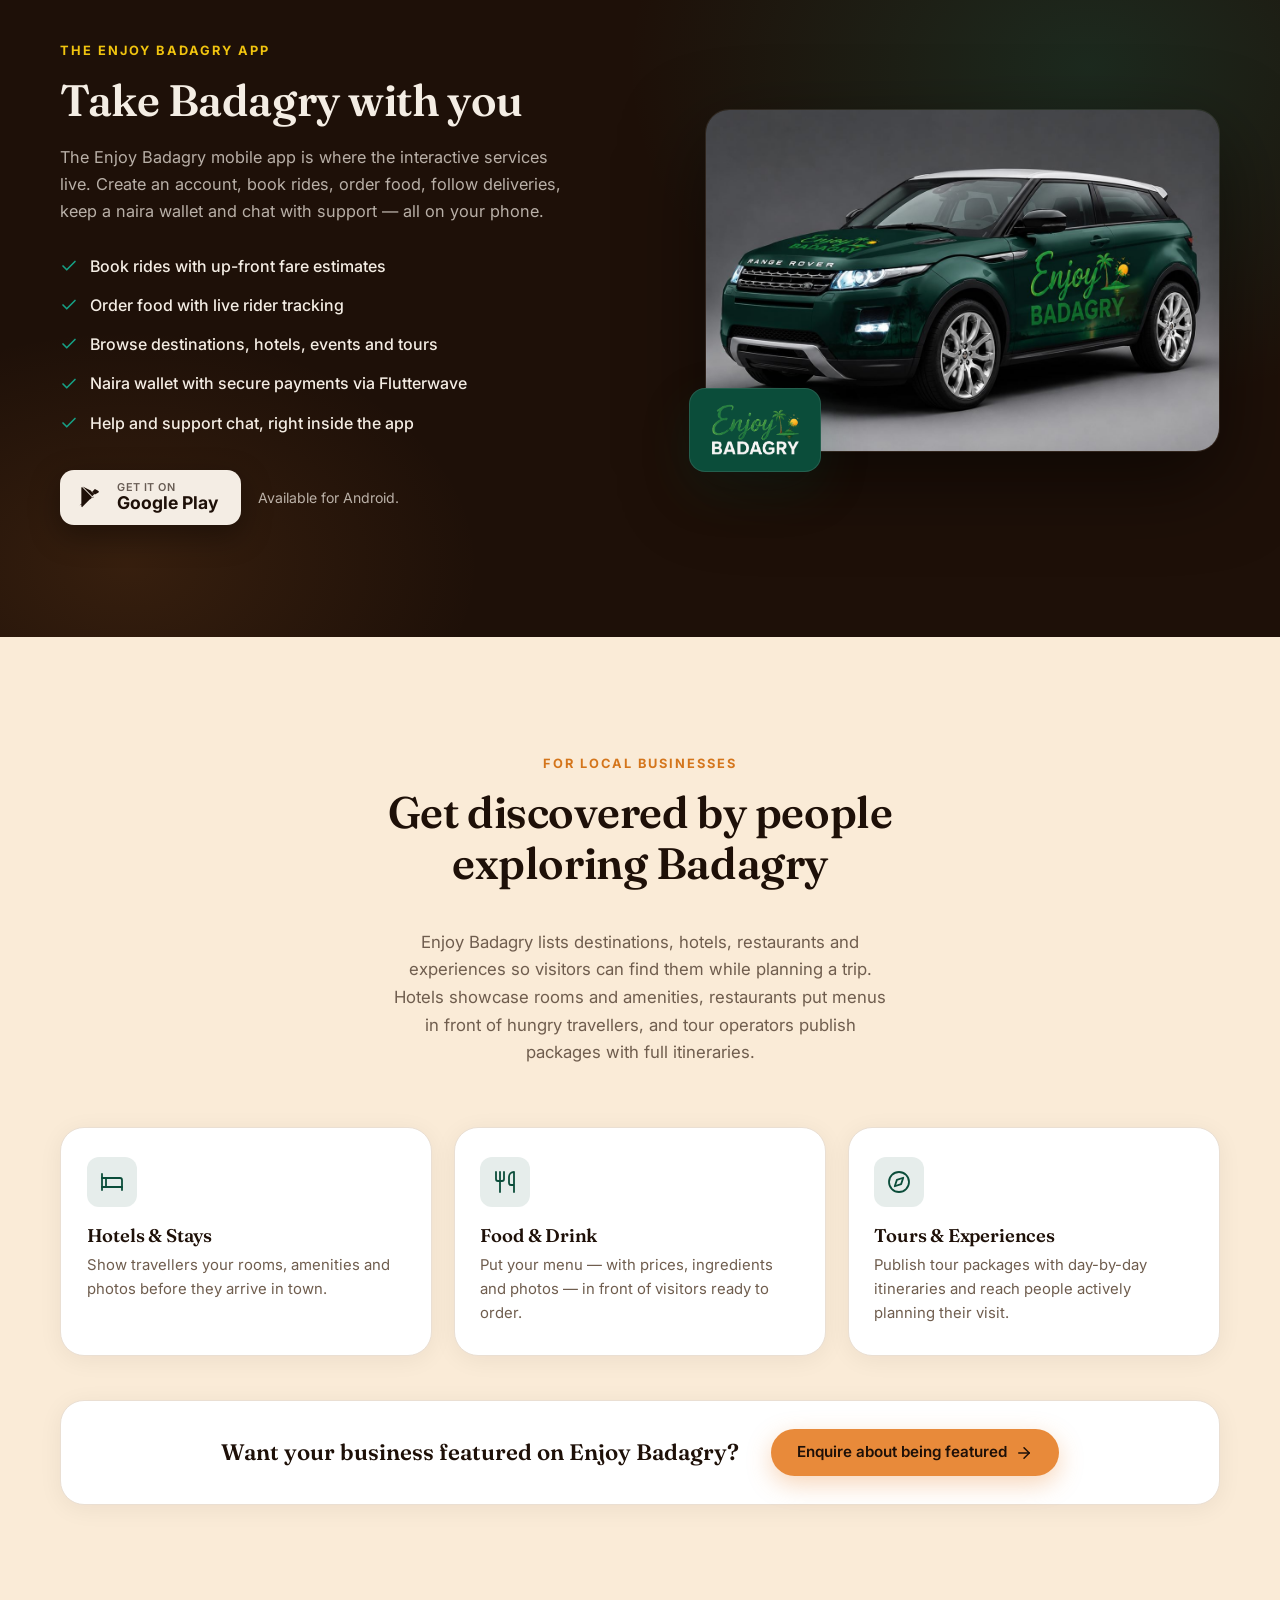
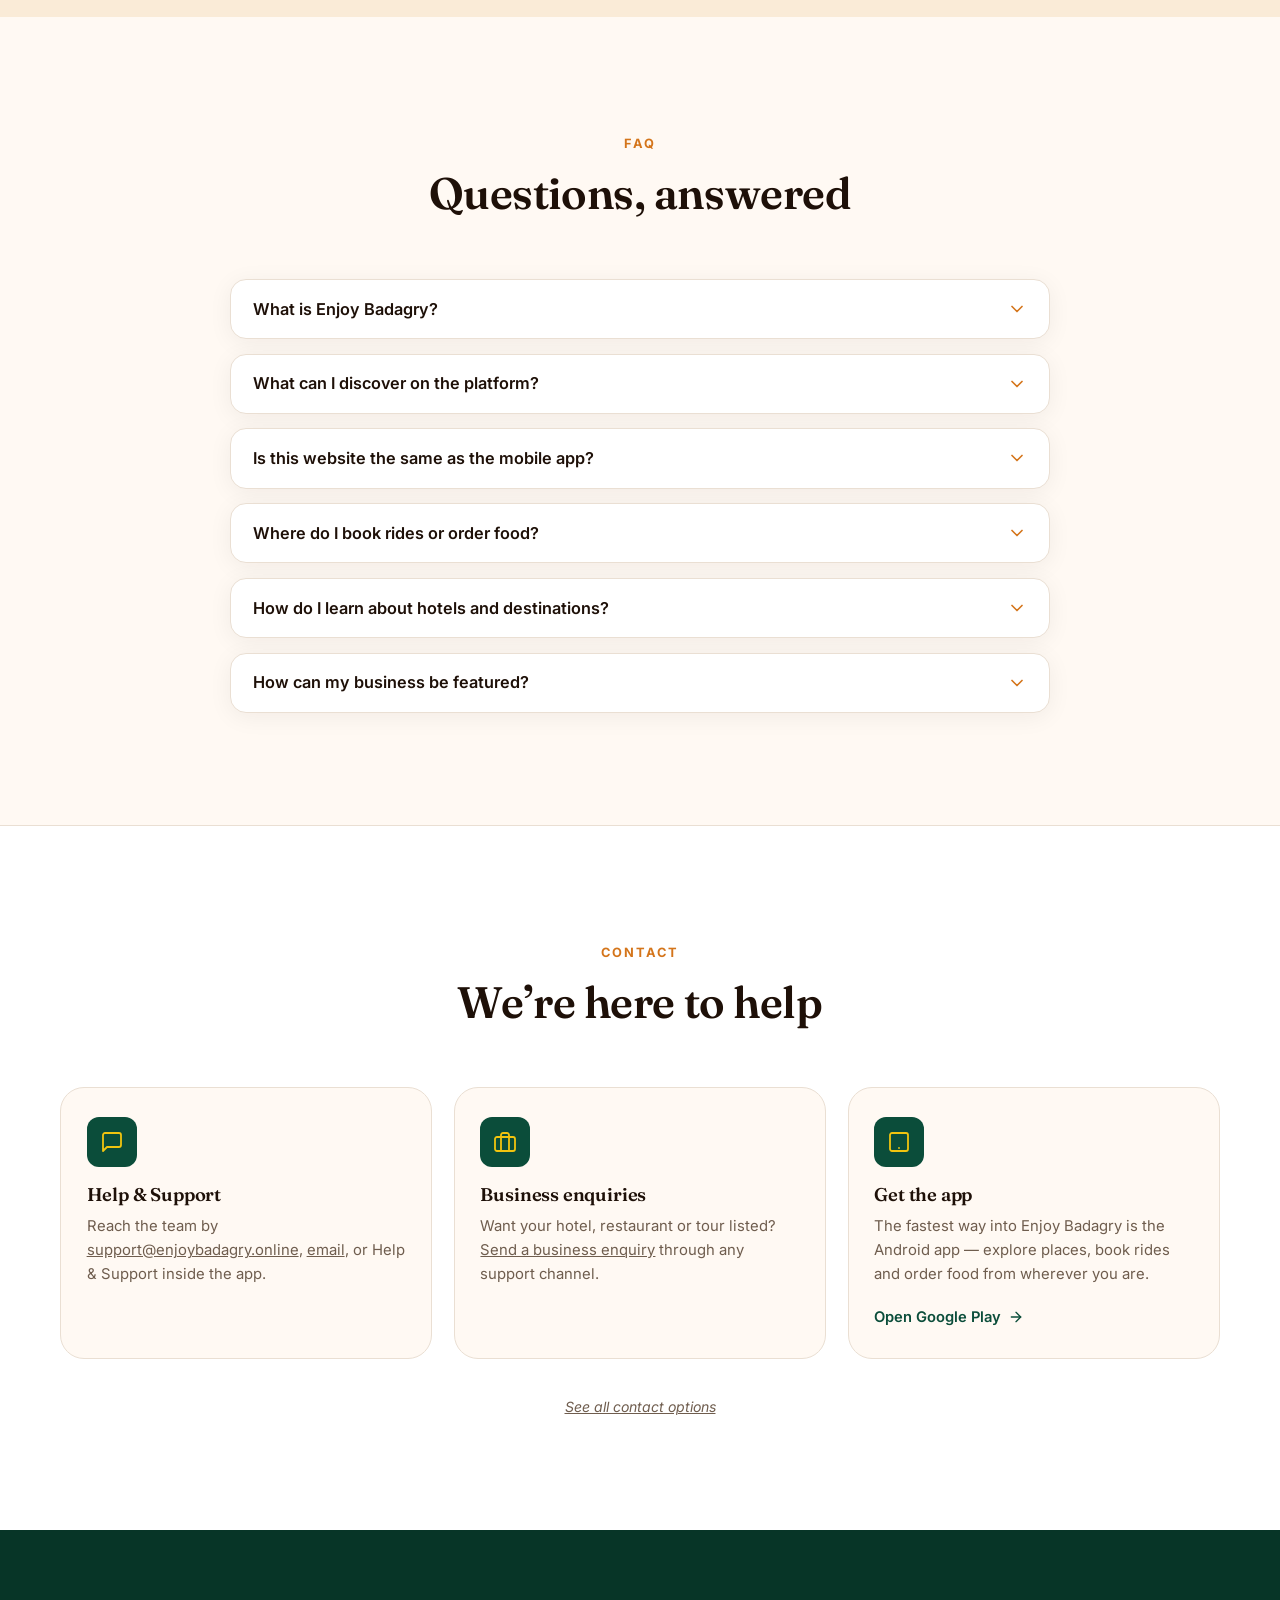
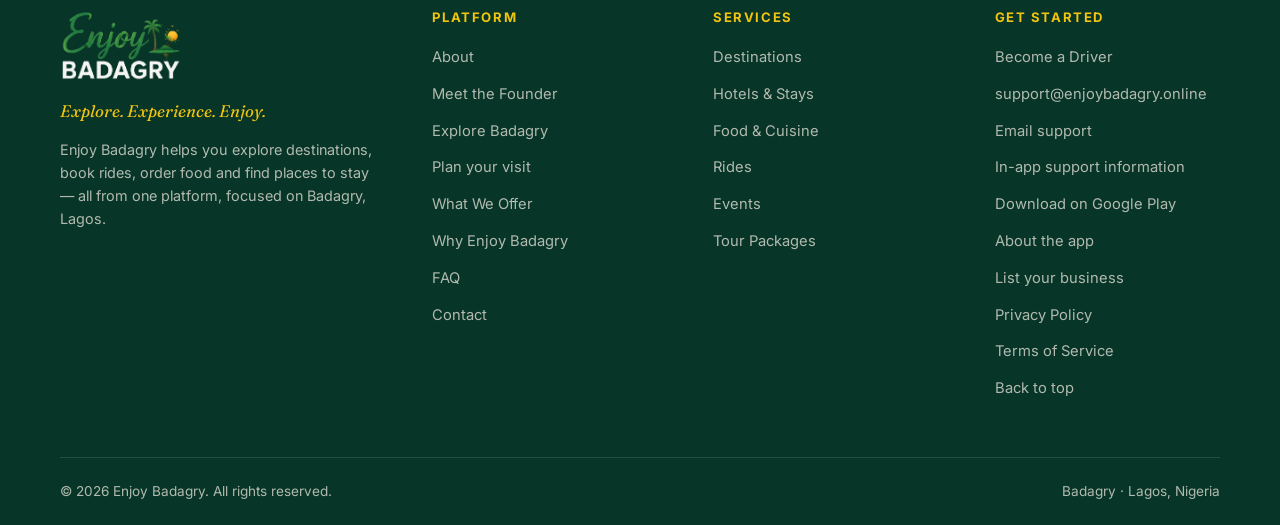
==== commit 996c3cfa: "Add files via upload" ====
--- a/index.html
+++ b/index.html
@@ -82,12 +82,12 @@
         <ul class="nav__list" role="list">
           <li><a class="nav__link" href="#home">Home</a></li>
           <li><a class="nav__link" href="#about">About</a></li>
-          <li><a class="nav__link" href="#explore">Explore Badagry</a></li>
+          <li><a class="nav__link" href="explore/">Explore Badagry</a></li>
           <li><a class="nav__link" href="#offer">What We Offer</a></li>
           <li><a class="nav__link" href="#why">Why Enjoy Badagry</a></li>
-          <li><a class="nav__link" href="#contact">Contact</a></li>
+          <li><a class="nav__link" href="contact/">Contact</a></li>
         </ul>
-        <a class="btn btn--primary nav__cta" href="#explore">Explore Badagry</a>
+        <a class="btn btn--primary nav__cta" href="explore/">Explore Badagry</a>
       </nav>
 
       <button
@@ -133,7 +133,7 @@
           and breathtaking beauty of Badagry.
         </p>
         <div class="hero__actions reveal">
-          <a class="btn btn--primary btn--lg" href="#explore">
+          <a class="btn btn--primary btn--lg" href="explore/">
             Start exploring Badagry
             <svg class="btn__icon" width="18" height="18" viewBox="0 0 24 24" fill="none" stroke="currentColor" stroke-width="2" stroke-linecap="round" stroke-linejoin="round" aria-hidden="true"><path d="M5 12h14"/><path d="m12 5 7 7-7 7"/></svg>
           </a>
@@ -246,7 +246,7 @@
                 Long stretches of Atlantic shoreline, palm shade and warm evening light —
                 the side of Badagry everyone comes back for.
               </p>
-              <a class="link-arrow" href="#app">
+              <a class="link-arrow" href="explore/">
                 Discover more
                 <svg width="16" height="16" viewBox="0 0 24 24" fill="none" stroke="currentColor" stroke-width="2" stroke-linecap="round" stroke-linejoin="round" aria-hidden="true"><path d="M5 12h14"/><path d="m12 5 7 7-7 7"/></svg>
               </a>
@@ -270,7 +270,7 @@
                 Walk through a key chapter of transatlantic history — heritage museums,
                 memorial compounds and the route to the Point of No Return.
               </p>
-              <a class="link-arrow" href="#app">
+              <a class="link-arrow" href="explore/">
                 Discover more
                 <svg width="16" height="16" viewBox="0 0 24 24" fill="none" stroke="currentColor" stroke-width="2" stroke-linecap="round" stroke-linejoin="round" aria-hidden="true"><path d="M5 12h14"/><path d="m12 5 7 7-7 7"/></svg>
               </a>
@@ -294,7 +294,7 @@
                 Badagry sits between lagoon and ocean. Watch the sky turn gold over the
                 water, then stay for the quiet that follows.
               </p>
-              <a class="link-arrow" href="#app">
+              <a class="link-arrow" href="explore/">
                 Discover more
                 <svg width="16" height="16" viewBox="0 0 24 24" fill="none" stroke="currentColor" stroke-width="2" stroke-linecap="round" stroke-linejoin="round" aria-hidden="true"><path d="M5 12h14"/><path d="m12 5 7 7-7 7"/></svg>
               </a>
@@ -316,7 +316,7 @@
                 <li>Events</li>
                 <li>Tours</li>
               </ul>
-              <a class="link-arrow link-arrow--light" href="#app">
+              <a class="link-arrow link-arrow--light" href="explore/">
                 Discover more in the app
                 <svg width="16" height="16" viewBox="0 0 24 24" fill="none" stroke="currentColor" stroke-width="2" stroke-linecap="round" stroke-linejoin="round" aria-hidden="true"><path d="M5 12h14"/><path d="m12 5 7 7-7 7"/></svg>
               </a>
@@ -716,7 +716,7 @@
 
         <div class="business__cta reveal">
           <p>Want your business featured on Enjoy Badagry?</p>
-          <a class="btn btn--primary" href="#contact">
+          <a class="btn btn--primary" href="contact/">
             Enquire about being featured
             <svg class="btn__icon" width="18" height="18" viewBox="0 0 24 24" fill="none" stroke="currentColor" stroke-width="2" stroke-linecap="round" stroke-linejoin="round" aria-hidden="true"><path d="M5 12h14"/><path d="m12 5 7 7-7 7"/></svg>
           </a>
@@ -865,8 +865,8 @@
             </div>
             <h3 class="contact-card__title">Help &amp; Support</h3>
             <p class="contact-card__text">
-              Enjoy Badagry users can reach the team directly through the Help &amp; Support
-              chat inside the app. Every reply lands right in your inbox.
+              Reach the team by <a href="mailto:support@enjoybadagry.online">support@enjoybadagry.online</a>,
+              <a href="mailto:kingnewmanlive@gmail.com">email</a>, or Help &amp; Support inside the app.
             </p>
           </article>
 
@@ -876,8 +876,7 @@
             </div>
             <h3 class="contact-card__title">Business enquiries</h3>
             <p class="contact-card__text">
-              Want your hotel, restaurant or tour listed? Send an enquiry through the
-              in-app support chat and the team will follow up with the next steps.
+              Want your hotel, restaurant or tour listed? <a href="contact/#business">Send a business enquiry</a> through any support channel.
             </p>
           </article>
 
@@ -902,10 +901,7 @@
           </article>
         </div>
 
-        <p class="contact__pending reveal">
-          Official email and phone contact details will be published on this page as soon
-          as they are available.
-        </p>
+        <p class="contact__pending reveal"><a href="contact/">See all contact options</a></p>
       </div>
     </section>
   </main>
@@ -927,11 +923,12 @@
         <ul class="footer__links" role="list">
           <li><a href="#about">About</a></li>
           <li><a href="about-owner/">Meet the Founder</a></li>
-          <li><a href="#explore">Explore Badagry</a></li>
+          <li><a href="explore/">Explore Badagry</a></li>
+          <li><a href="plan-your-visit/">Plan your visit</a></li>
           <li><a href="#offer">What We Offer</a></li>
           <li><a href="#why">Why Enjoy Badagry</a></li>
           <li><a href="#faq">FAQ</a></li>
-          <li><a href="#contact">Contact</a></li>
+          <li><a href="contact/">Contact</a></li>
         </ul>
       </nav>
 
@@ -950,6 +947,10 @@
       <div class="footer__col">
         <h3 class="footer__heading">Get started</h3>
         <ul class="footer__links" role="list">
+          <li><a href="become-a-driver/">Become a Driver</a></li>
+          <li><a href="mailto:support@enjoybadagry.online">support@enjoybadagry.online</a></li>
+          <li><a href="mailto:kingnewmanlive@gmail.com">Email support</a></li>
+          <li><a href="contact/#channels">In-app support information</a></li>
           <li>
             <a
               href="https://play.google.com/store/apps/details?id=com.kingnewman.enjoybadagry"
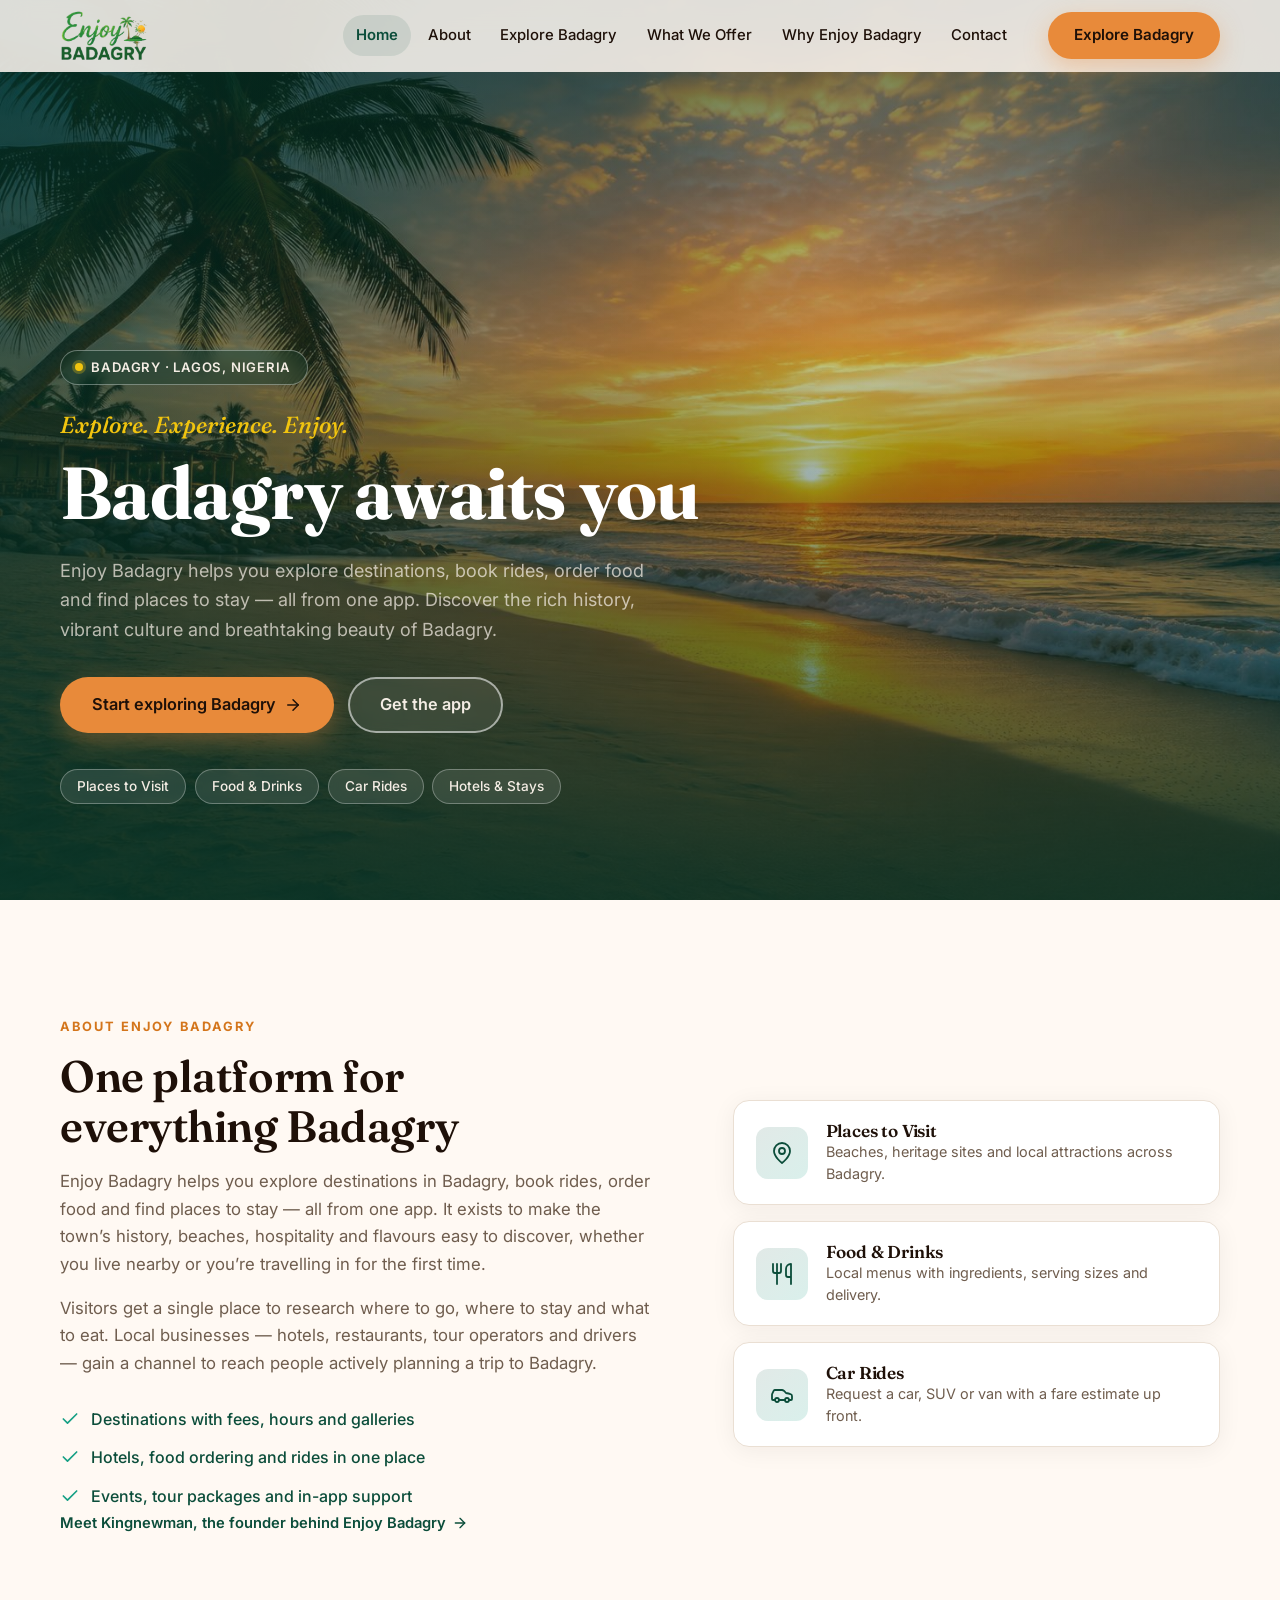
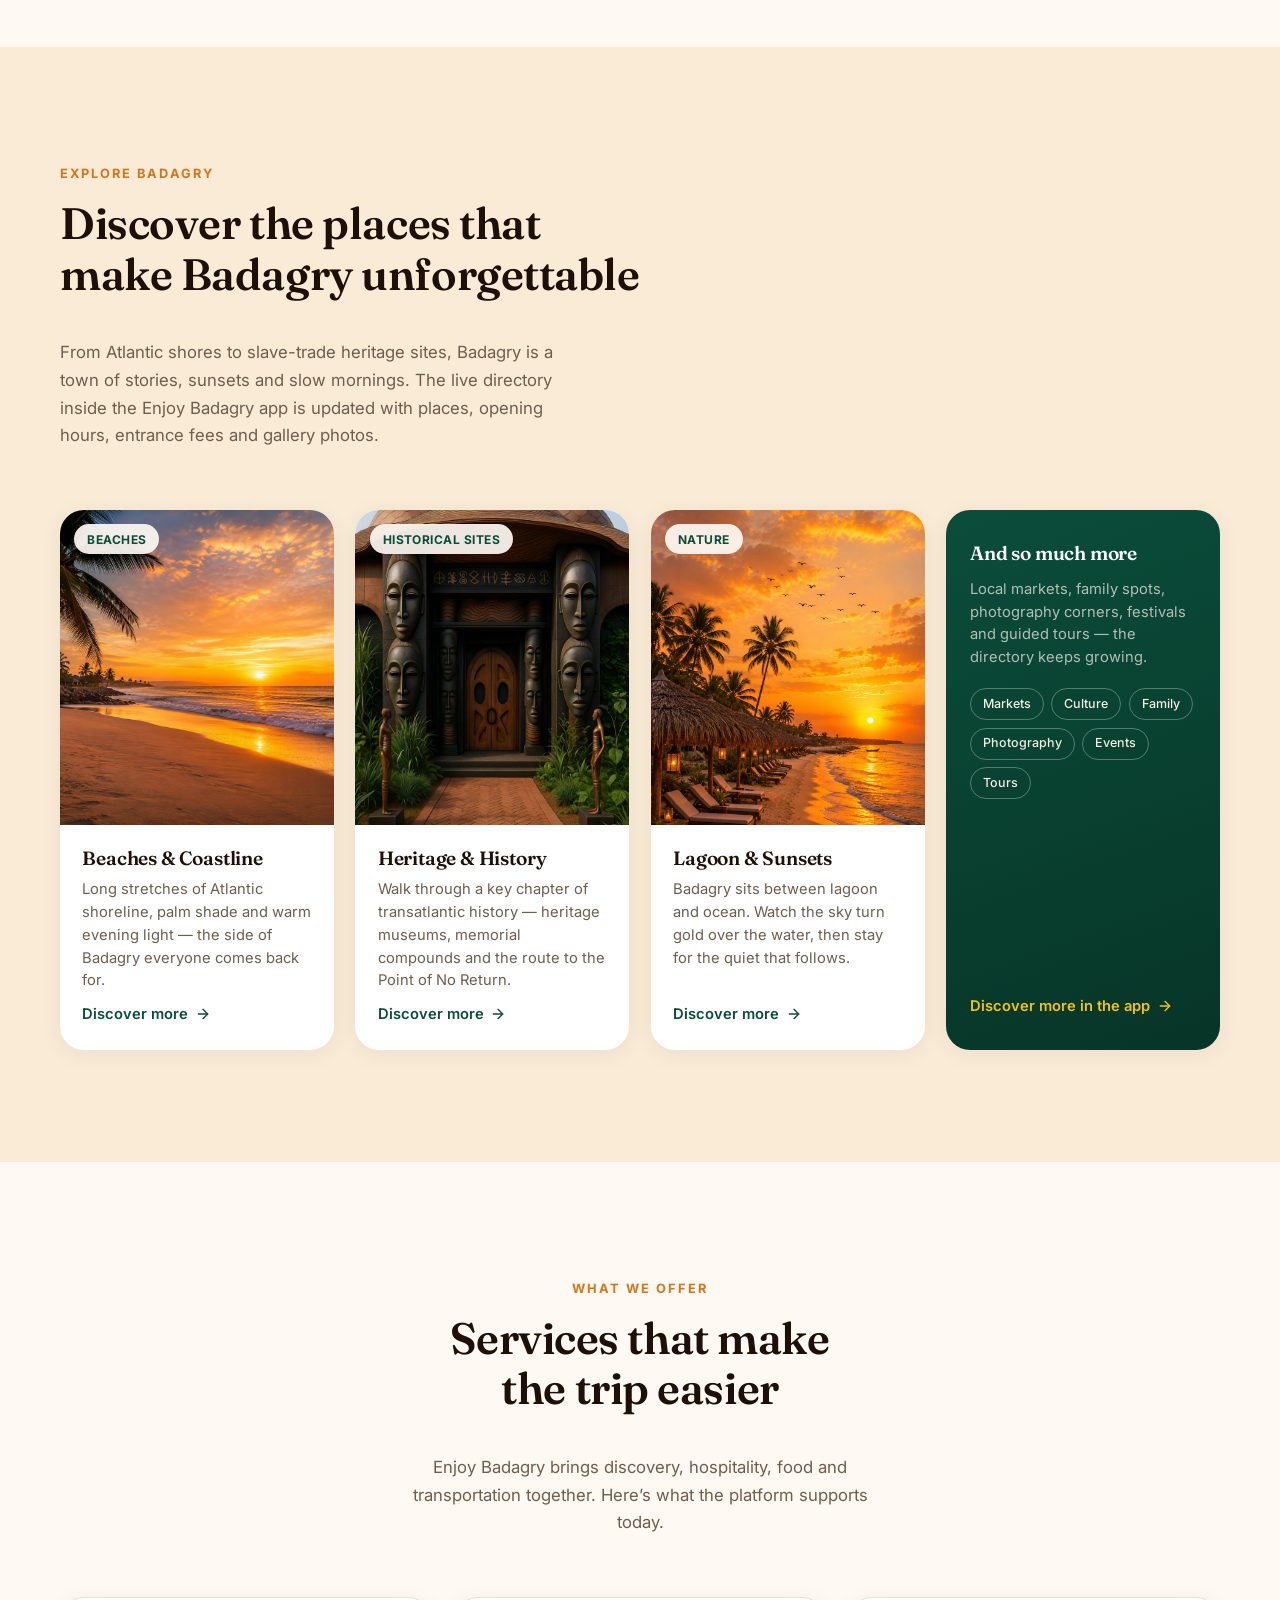
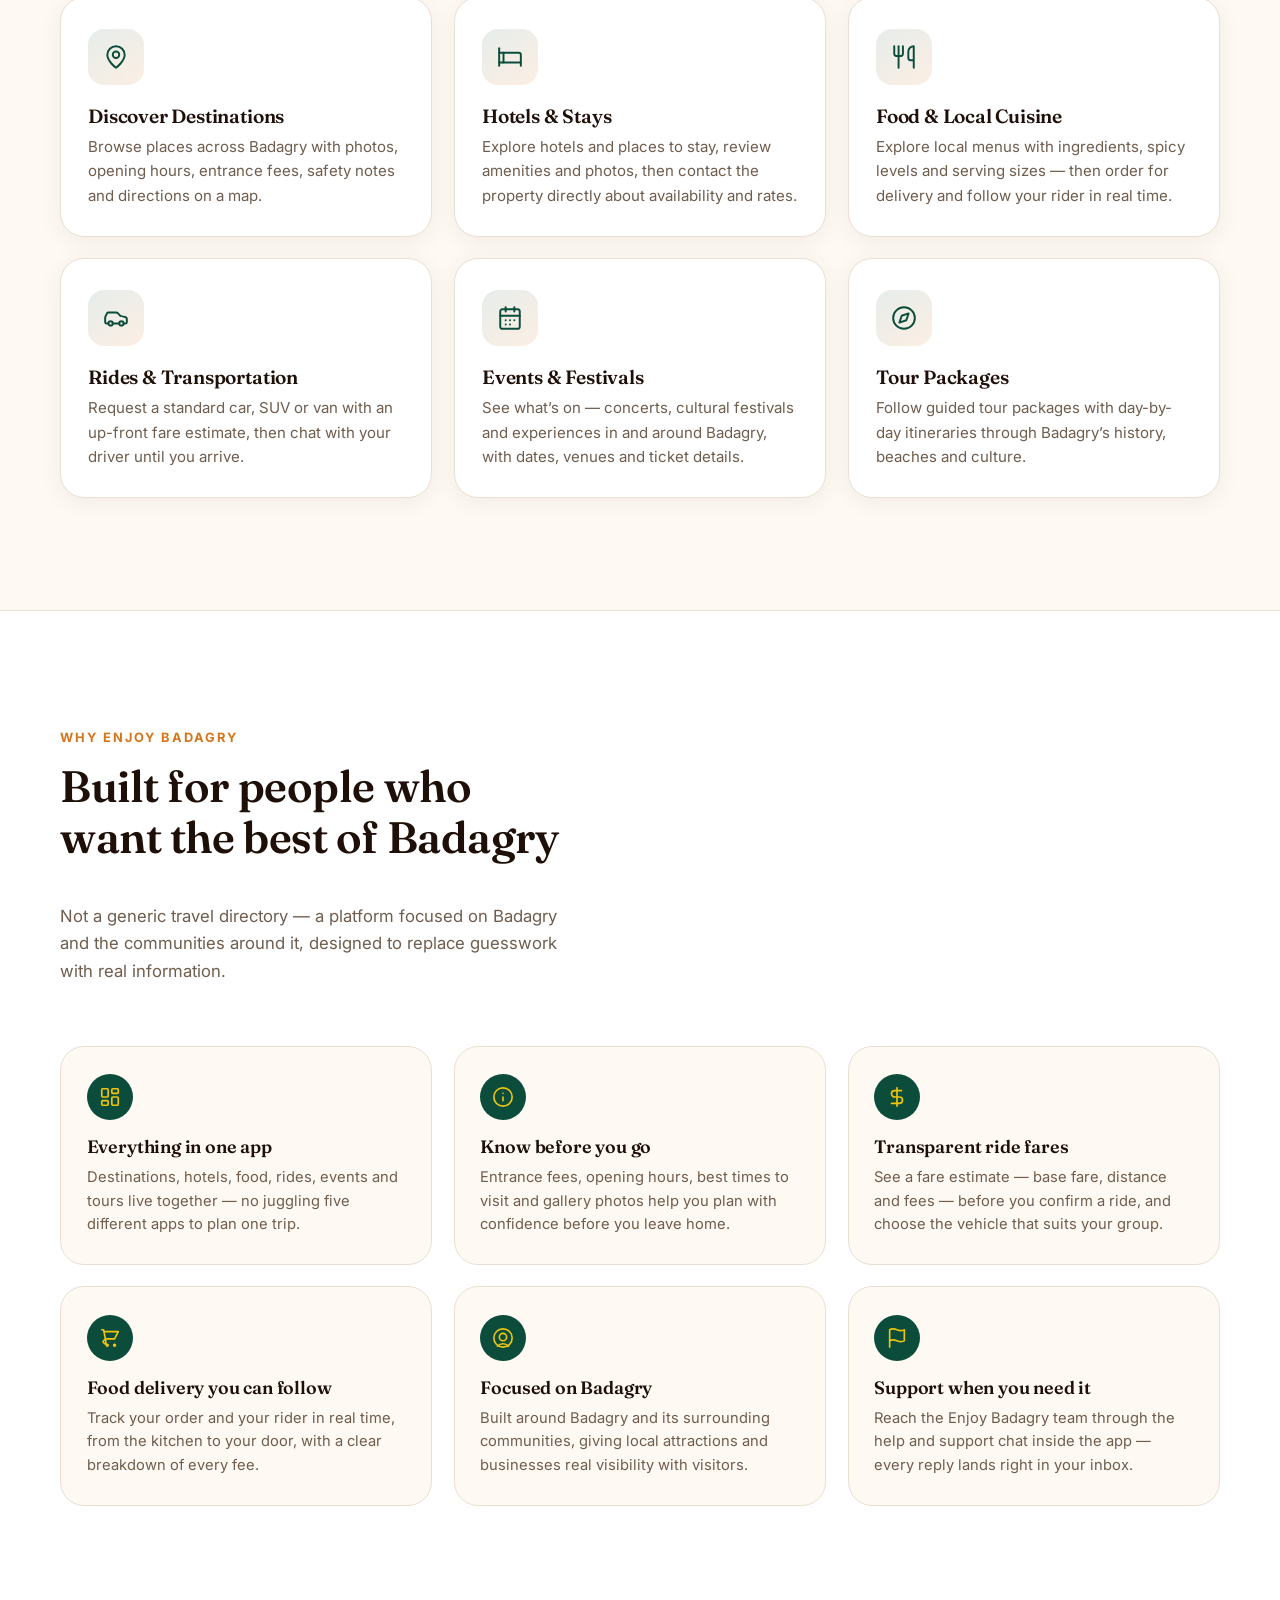
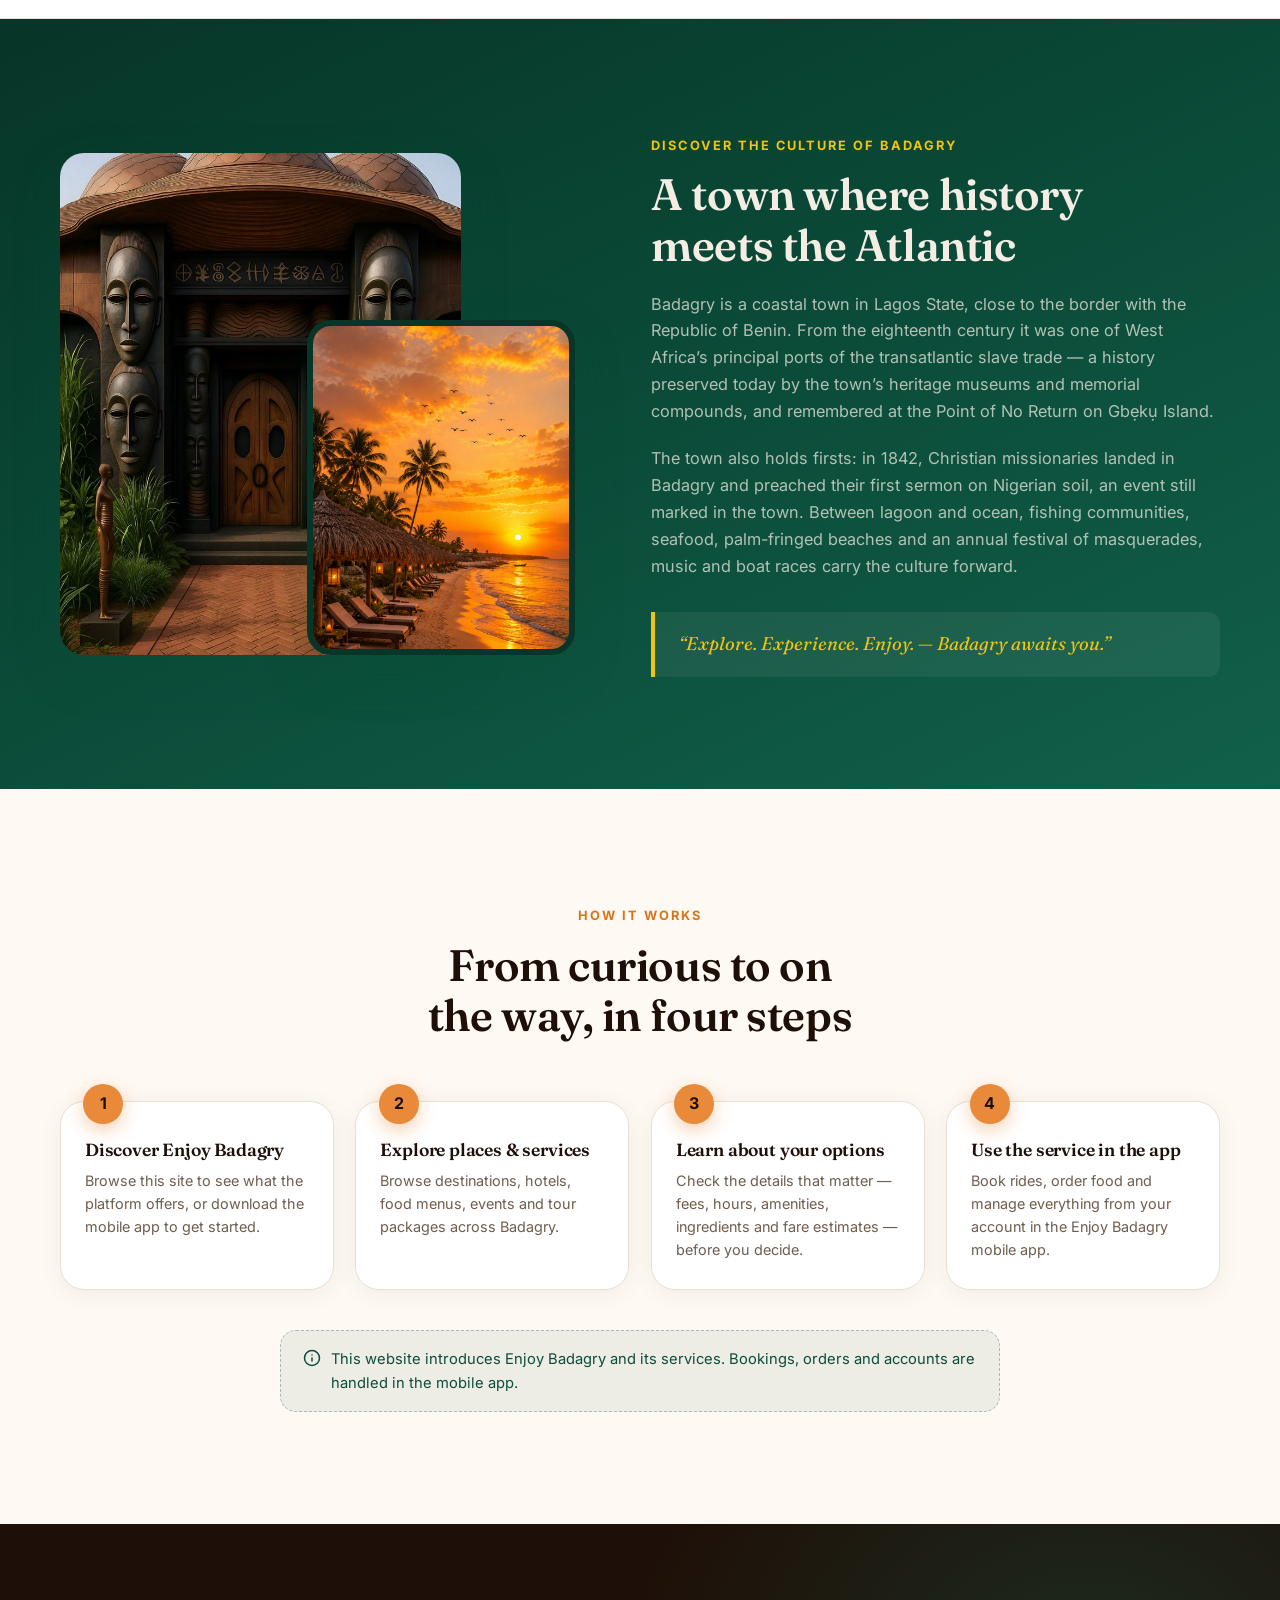
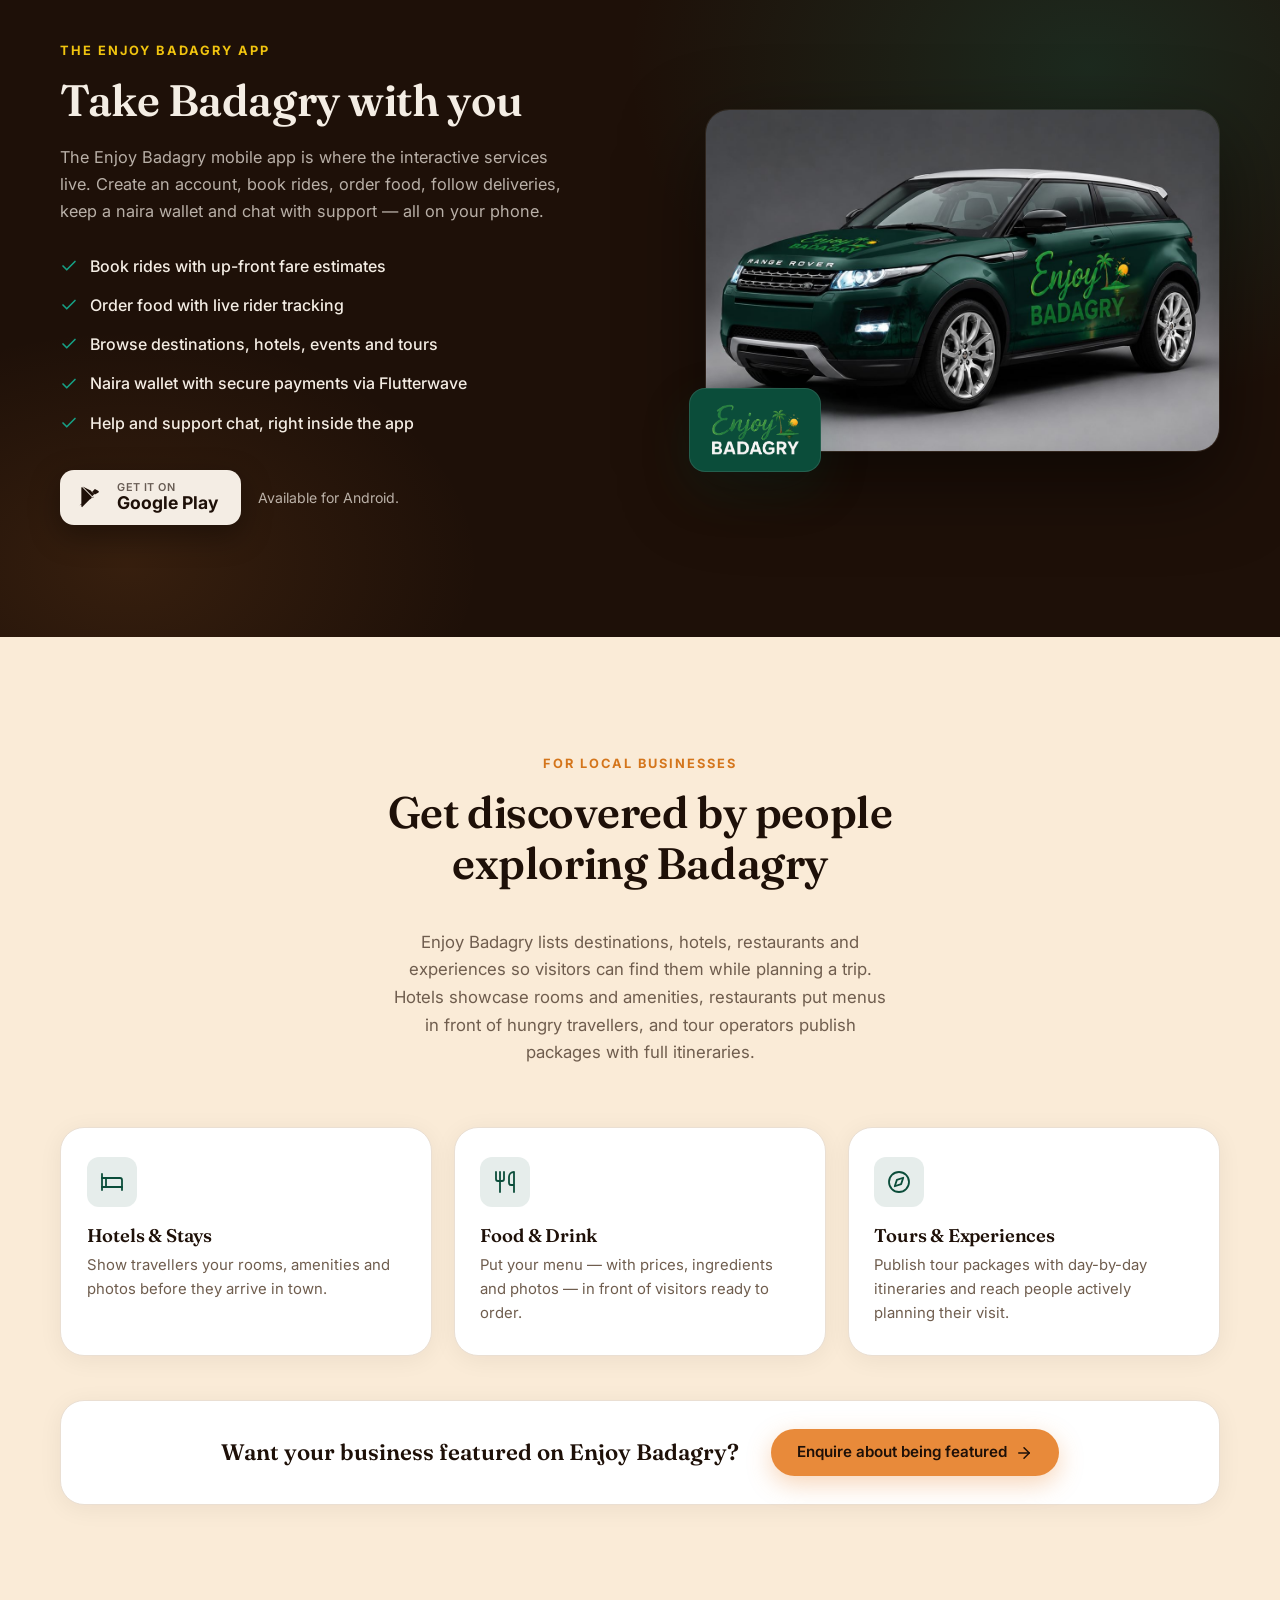
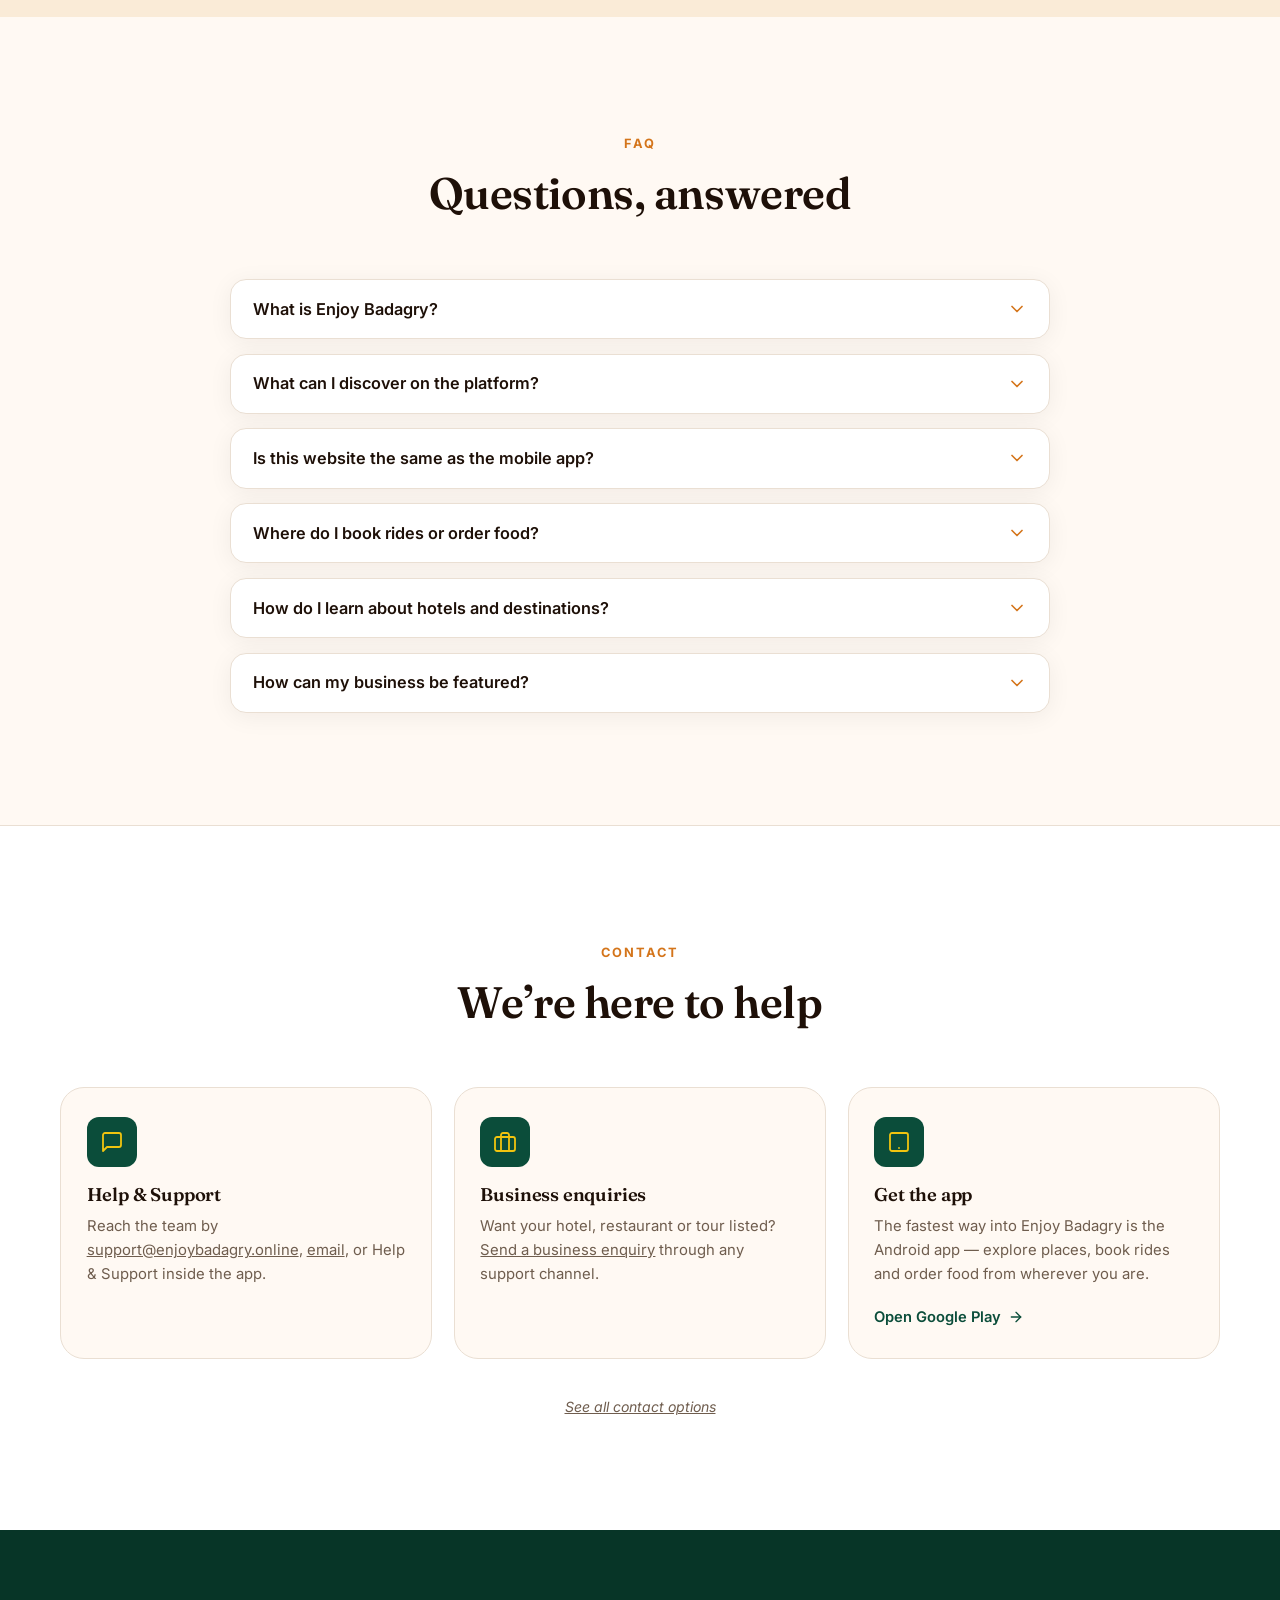
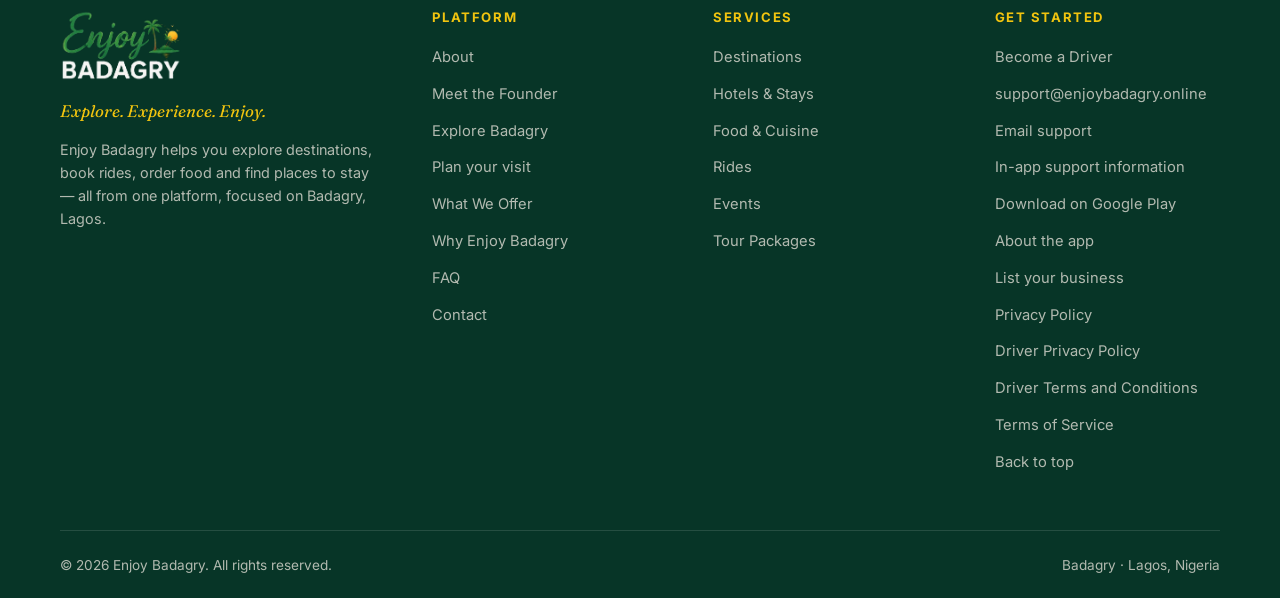
==== commit 7e1c9260: "Add files via upload" ====
--- a/index.html
+++ b/index.html
@@ -5,21 +5,24 @@
   <meta name="viewport" content="width=device-width, initial-scale=1.0" />
   <meta name="theme-color" content="#0B4D3A" />
 
-  <title>Enjoy Badagry — Explore. Experience. Enjoy. | Discover Badagry, Lagos</title>
+  <title>Enjoy Badagry | Discover Badagry, Hotels, Food &amp; Experiences</title>
   <meta name="description" content="Enjoy Badagry helps you explore destinations, find hotels, order local food, book rides and discover events and tours in Badagry, Lagos — all from one platform." />
   <meta name="robots" content="index, follow" />
   <link rel="canonical" href="https://enjoybadagry.online/" />
 
   <meta property="og:type" content="website" />
+  <meta property="og:site_name" content="Enjoy Badagry" />
   <meta property="og:title" content="Enjoy Badagry — Explore. Experience. Enjoy." />
   <meta property="og:description" content="Discover the rich history, vibrant culture and breathtaking beauty of Badagry. Destinations, hotels, food, rides, events and tours — one platform." />
   <meta property="og:url" content="https://enjoybadagry.online/" />
   <meta property="og:image" content="https://enjoybadagry.online/images/hero-beach.jpg" />
+  <meta property="og:image:alt" content="Badagry coastline under a bright sky" />
   <meta property="og:locale" content="en_NG" />
   <meta name="twitter:card" content="summary_large_image" />
   <meta name="twitter:title" content="Enjoy Badagry — Explore. Experience. Enjoy." />
   <meta name="twitter:description" content="Discover destinations, hotels, food, rides, events and tours in Badagry, Lagos." />
   <meta name="twitter:image" content="https://enjoybadagry.online/images/hero-beach.jpg" />
+  <meta name="twitter:image:alt" content="Badagry coastline under a bright sky" />
 
   <link rel="icon" type="image/png" href="images/favicon.png" />
   <link rel="apple-touch-icon" href="images/favicon.png" />
@@ -60,6 +63,13 @@
           "height": 161
         },
         "description": "Enjoy Badagry helps people explore destinations, enjoy local food and drinks, find places to stay and book car rides in Badagry, Lagos.",
+        "email": "support@enjoybadagry.online",
+        "contactPoint": {
+          "@type": "ContactPoint",
+          "contactType": "customer support",
+          "email": "support@enjoybadagry.online",
+          "availableLanguage": "English"
+        },
         "founder": {
           "@id": "https://enjoybadagry.online/about-owner/#kingnewman"
         }
@@ -939,8 +949,8 @@
           <li><a href="#offer">Hotels &amp; Stays</a></li>
           <li><a href="#offer">Food &amp; Cuisine</a></li>
           <li><a href="#offer">Rides</a></li>
-          <li><a href="#offer">Events</a></li>
-          <li><a href="#offer">Tour Packages</a></li>
+          <li><a href="events-and-tours/">Events</a></li>
+          <li><a href="events-and-tours/#ways-to-go">Tour Packages</a></li>
         </ul>
       </nav>
 
@@ -963,6 +973,8 @@
           <li><a href="#app">About the app</a></li>
           <li><a href="#business">List your business</a></li>
           <li><a href="privacy-policy/">Privacy Policy</a></li>
+          <li><a href="driver-privacy-policy/">Driver Privacy Policy</a></li>
+          <li><a href="driver-terms-and-conditions/">Driver Terms and Conditions</a></li>
           <li><a href="terms/">Terms of Service</a></li>
           <li><a href="#home">Back to top</a></li>
         </ul>
